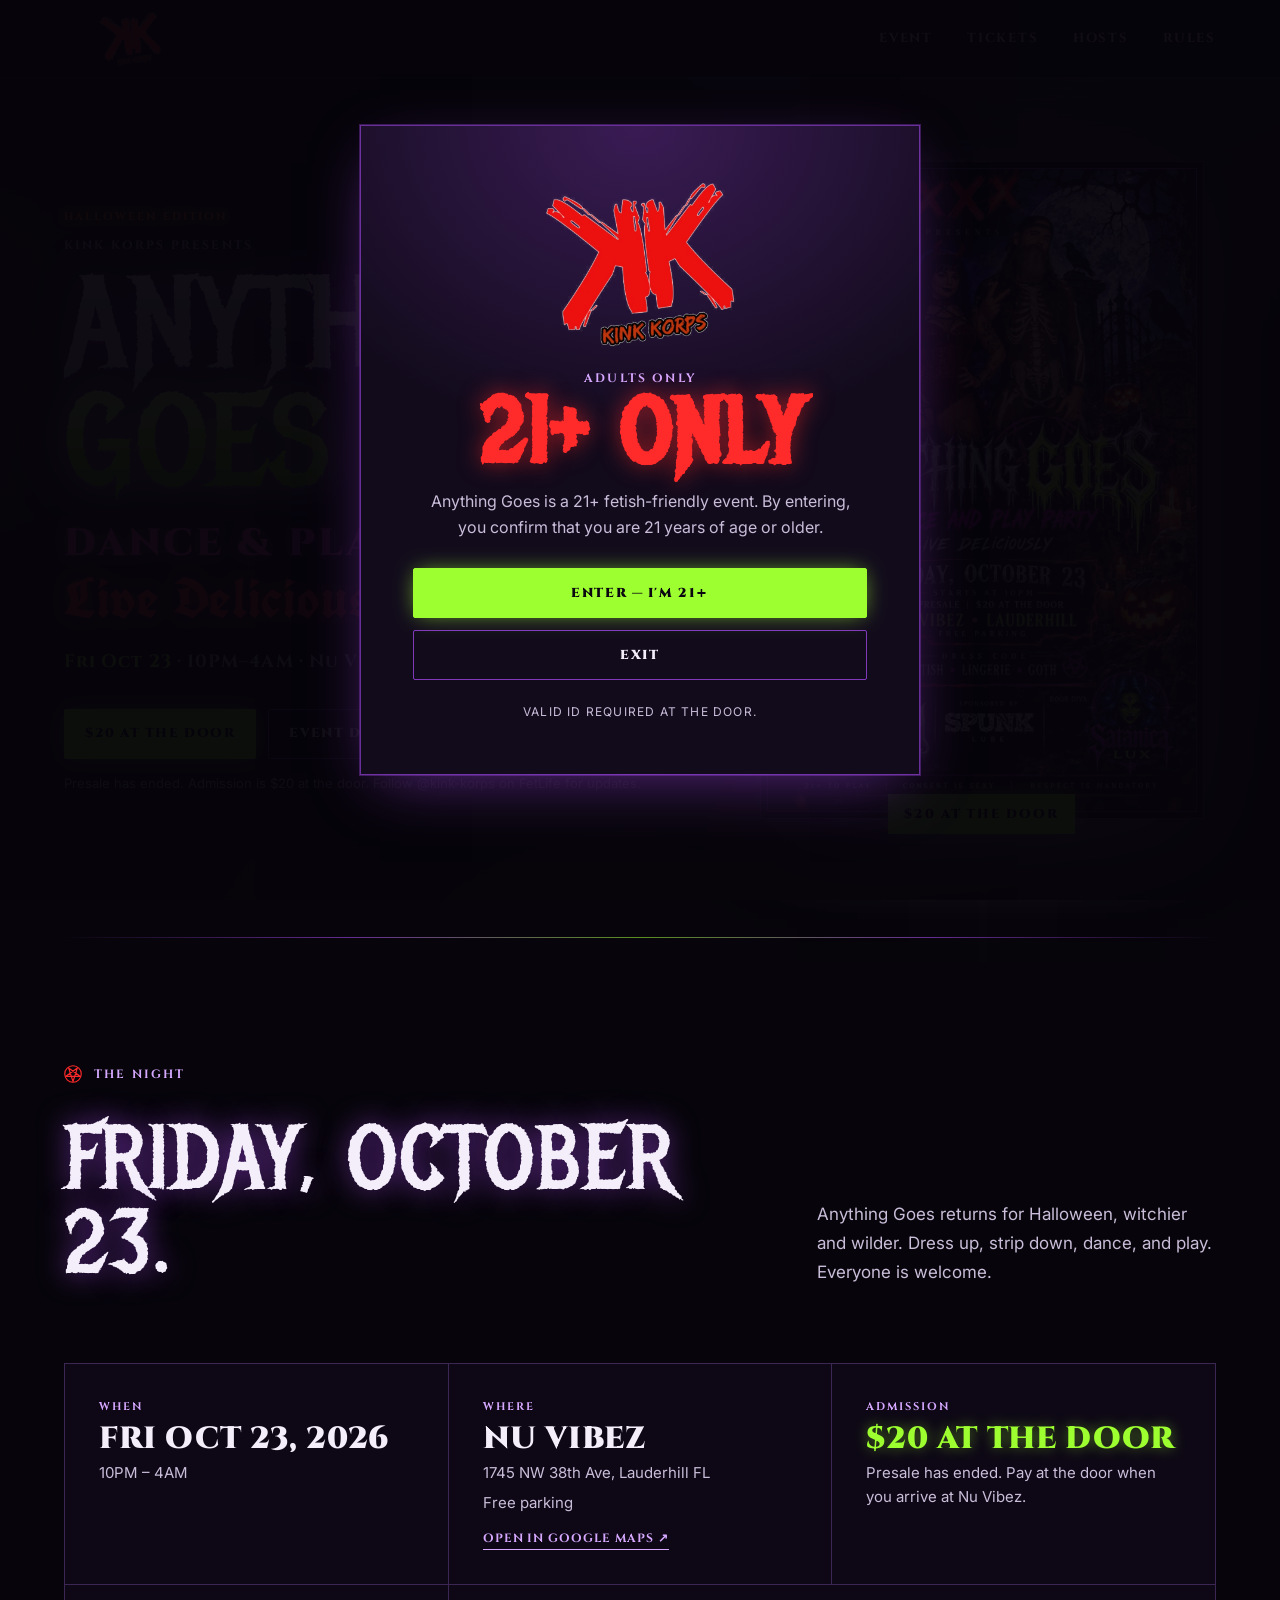
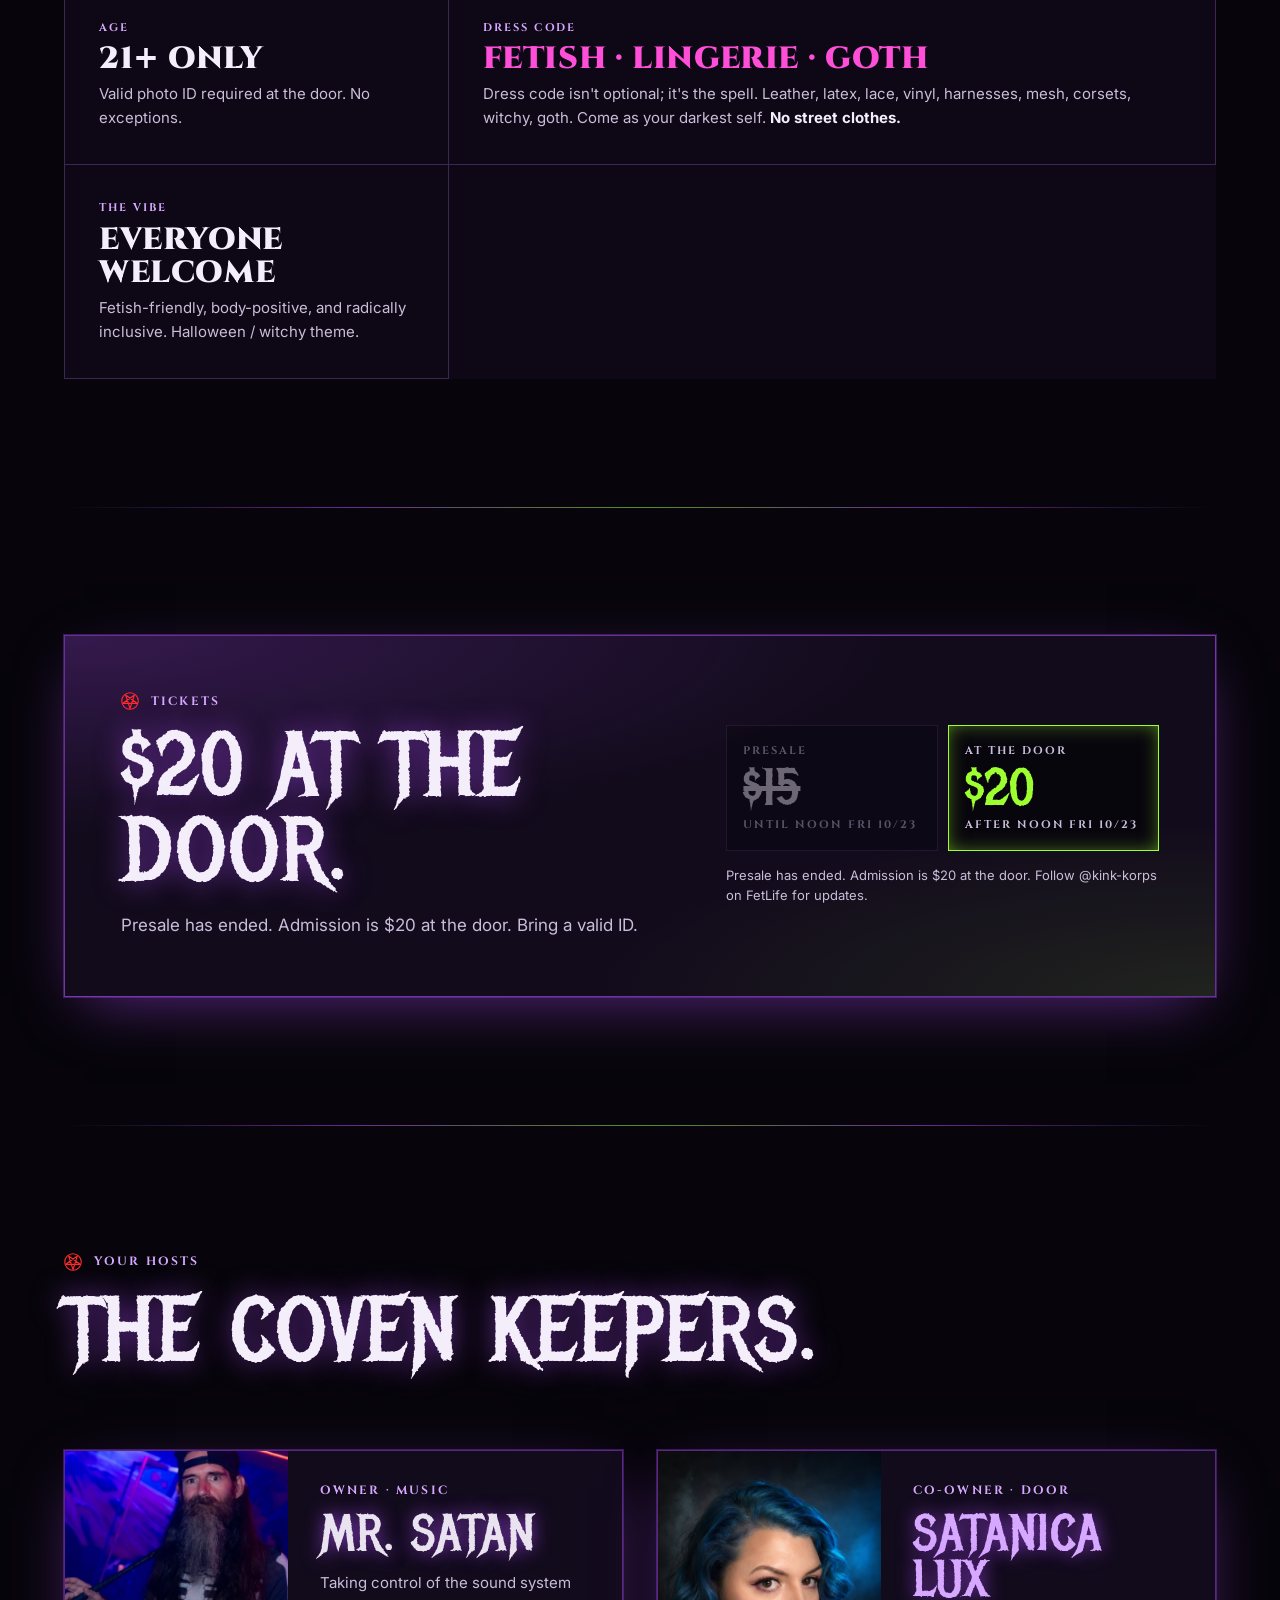
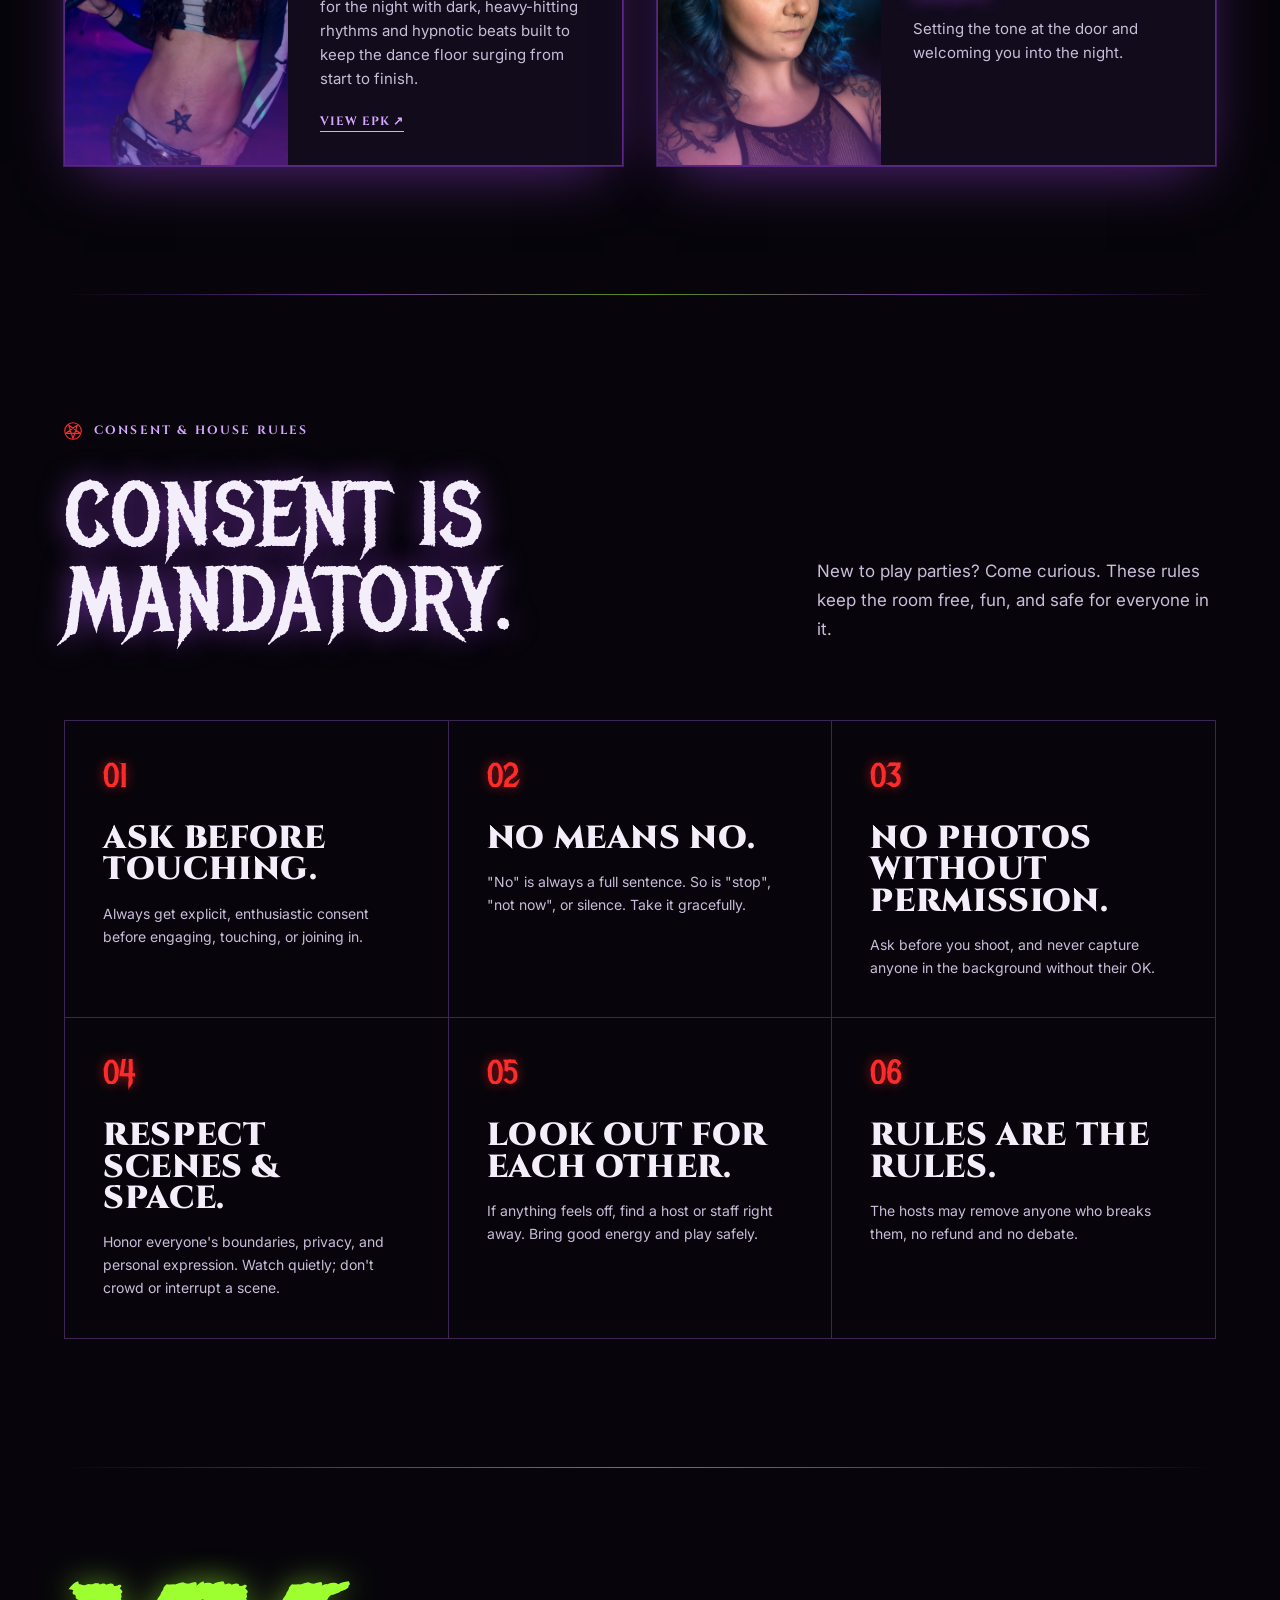
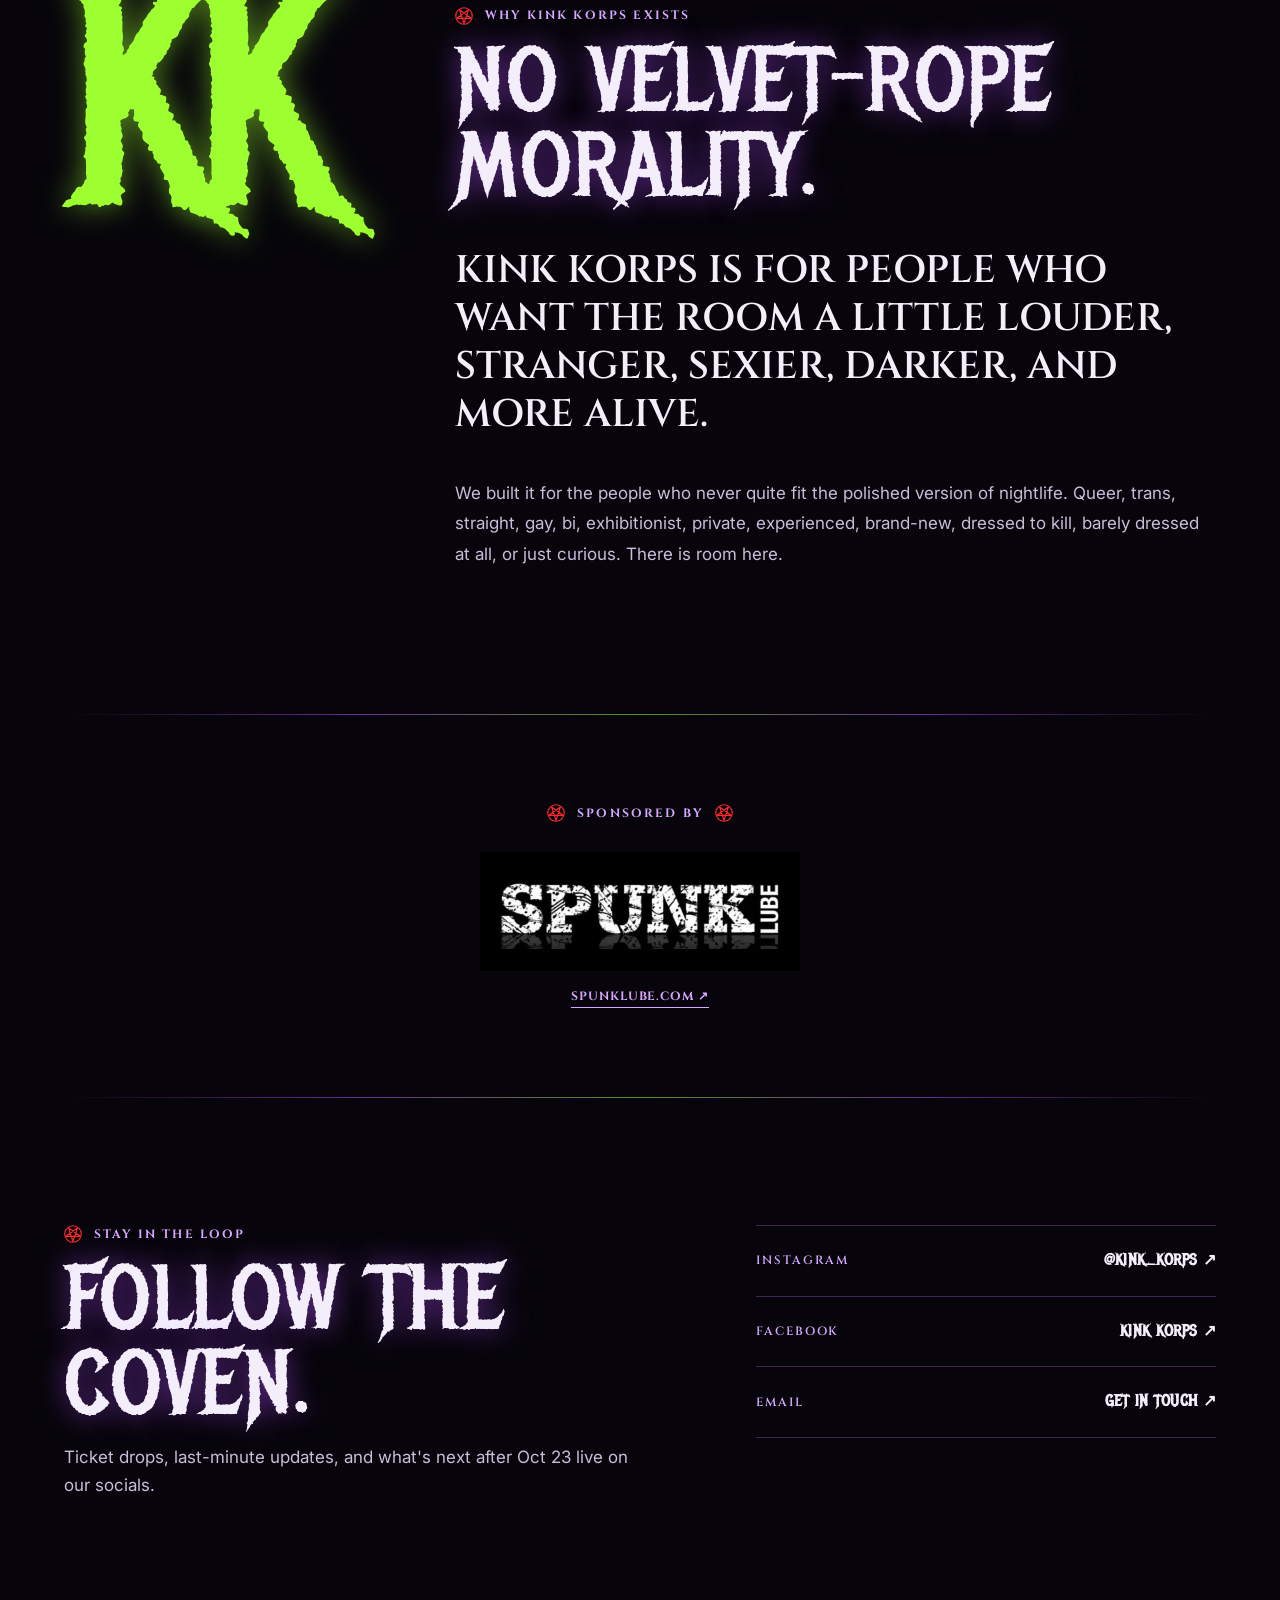
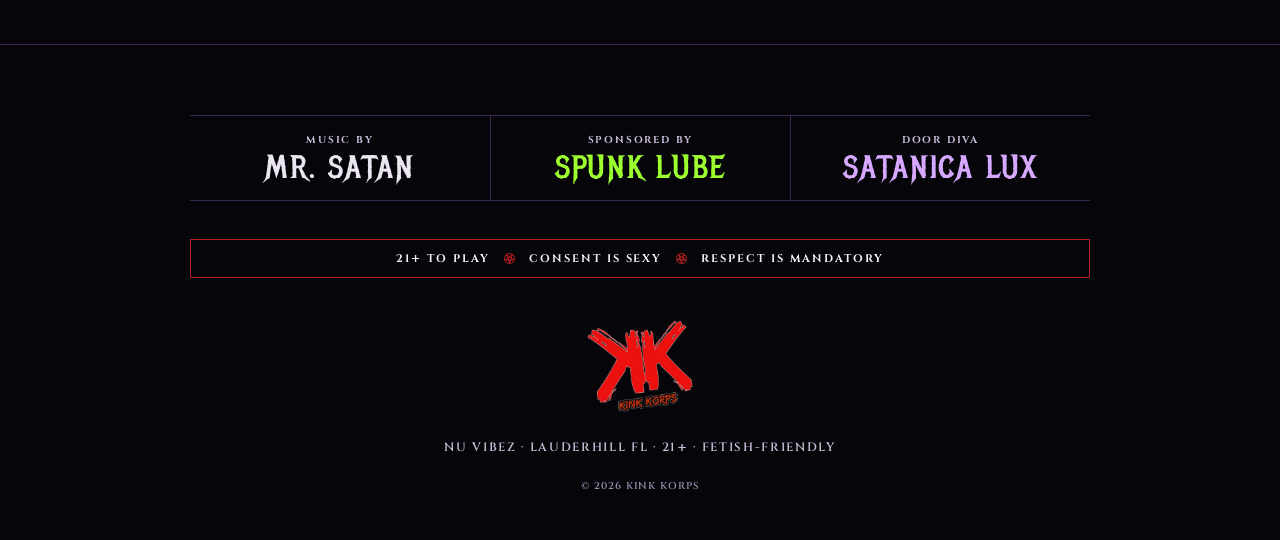
==== index.html @ 7cb55b83 "Oct 23 party skin from the flyers: Metal Mania/Cinzel/UnifrakturCook, purple-green-blood palette, fl" ====
<!doctype html>
<html lang="en">
<head>
  <meta charset="utf-8">
  <meta name="viewport" content="width=device-width, initial-scale=1">

  <title>Anything Goes Dance &amp; Play Party | Fri Oct 23 | Kink Korps</title>
  <meta
    name="description"
    content="Kink Korps presents Anything Goes, a Halloween dance &amp; play party. Fri Oct 23, 2026, 10PM–4AM at Nu Vibez, Lauderhill FL. 21+. $15 presale until noon Fri, $20 at the door. Live Deliciously."
  >
  <meta name="theme-color" content="#050505">

  <!-- TODO(domain): add <link rel="canonical"> + og:url once kinkkorps.com is wired (CNAME). -->
  <meta property="og:type" content="website">
  <meta property="og:site_name" content="Kink Korps">
  <meta property="og:title" content="Anything Goes Dance &amp; Play Party | Fri Oct 23">
  <meta property="og:description" content="Nu Vibez, Lauderhill · 10PM–4AM · 21+ · $15 presale until noon Fri 10/23, $20 at the door. Live Deliciously.">
  <!-- TODO(domain): social scrapers need an absolute image URL; switch to the final domain when it is live. -->
  <meta property="og:image" content="https://krystal929-afk.github.io/Kink-Korps/assets/kink-korps-logo.png">
  <meta name="twitter:card" content="summary_large_image">

  <link rel="icon" href="assets/kink-korps-logo.webp" type="image/webp">
  <link rel="stylesheet" href="theme.css">
  <link rel="stylesheet" href="styles.css">
  <link rel="stylesheet" href="extras.css">
  <link rel="stylesheet" href="oct23.css">
  <!-- Oct 23 "Anything Goes" party skin (event-only look, based on the flyers). Remove this block after the party. -->
  <link rel="preconnect" href="https://fonts.googleapis.com">
  <link rel="preconnect" href="https://fonts.gstatic.com" crossorigin>
  <link rel="stylesheet" href="https://fonts.googleapis.com/css2?family=Cinzel:wght@500;700;900&family=Metal+Mania&family=UnifrakturCook:wght@700&display=swap">
  <link rel="stylesheet" href="oct23-skin.css">

  <script>
    document.documentElement.classList.add("age-gate-loading");

    document.addEventListener("DOMContentLoaded", function () {
      const ageGate = document.getElementById("age-gate");
      const enterButton = document.getElementById("age-enter");
      const exitButton = document.getElementById("age-exit");
      const storageKey = "kinkKorpsAgeVerified";

      function lockPage() {
        document.body.classList.add("age-gate-open");
        ageGate.classList.remove("is-hidden");
      }

      function unlockPage() {
        ageGate.classList.add("is-hidden");
        document.body.classList.remove("age-gate-open");
        document.documentElement.classList.remove("age-gate-loading");
      }

      let verified = false;
      try {
        verified = sessionStorage.getItem(storageKey) === "true";
      } catch (error) {
        verified = false;
      }

      if (verified) unlockPage();
      else lockPage();

      enterButton.addEventListener("click", function () {
        try {
          sessionStorage.setItem(storageKey, "true");
        } catch (error) {
          // The gate still works if storage is unavailable.
        }
        unlockPage();
      });

      exitButton.addEventListener("click", function () {
        if (window.history.length > 1) window.history.back();
        else window.location.href = "about:blank";
      });
    });
  </script>
</head>

<body class="age-gate-open page-oct23">

  <div id="age-gate" class="age-gate" role="dialog" aria-modal="true"
       aria-labelledby="age-gate-title" aria-describedby="age-gate-description">
    <div class="age-gate-panel">
      <img class="age-gate-logo" src="assets/kink-korps-logo.webp" alt="Kink Korps" width="664" height="580">
      <p class="kicker">ADULTS ONLY</p>
      <h2 id="age-gate-title">21+ ONLY</h2>
      <p id="age-gate-description">
        Anything Goes is a 21+ fetish-friendly event. By entering, you confirm
        that you are 21 years of age or older.
      </p>
      <div class="age-gate-actions">
        <button type="button" id="age-enter" class="button button-primary">ENTER — I'M 21+</button>
        <button type="button" id="age-exit" class="button button-ghost">EXIT</button>
      </div>
      <p class="microcopy">Valid ID required at the door.</p>
    </div>
  </div>

  <header class="site-header">
    <a class="brand" href="#top" aria-label="Kink Korps home">
      <img src="assets/kink-korps-logo.webp" alt="Kink Korps" width="664" height="580">
    </a>
    <!-- Join + Vault (gallery.html) intentionally unlinked for the Oct 23 relaunch. -->
    <nav class="site-nav" aria-label="Primary navigation">
      <a href="#event">Event</a>
      <a href="#tickets">Tickets</a>
      <a href="#hosts">Hosts</a>
      <a href="#rules">Rules</a>
    </nav>
  </header>

  <main id="top">

    <!-- HERO -->
    <section class="hero">
      <div class="hero-copy">
        <p class="seasonal-kicker">HALLOWEEN EDITION</p>
        <p class="kicker">KINK KORPS PRESENTS</p>

        <h1>
          ANYTHING<br>
          <span>GOES</span>
        </h1>

        <p class="hero-sub">Dance &amp; Play Party</p>
        <p class="hero-tagline">Live Deliciously</p>

        <p class="hero-facts">
          <strong>Fri Oct 23</strong> · 10PM–4AM · Nu Vibez, Lauderhill · 21+
        </p>

        <div class="hero-actions">
          <a class="button button-primary js-buy" href="#tickets">
            <span class="js-buy-label">Pay $15 presale</span>
          </a>
          <a class="button button-ghost" href="#event">Event details</a>
        </div>
        <p class="hero-note js-ticket-note">$15 presale until NOON Fri 10/23 via Cash App, Venmo, PayPal or Zelle. $20 at the door after.</p>
      </div>

      <div class="hero-poster-wall" aria-label="Anything Goes, Friday October 23">
        <figure class="flyer-hero">
          <img src="assets/oct23/anything-goes-flyer-900.webp"
               srcset="assets/oct23/anything-goes-flyer-540.webp 540w, assets/oct23/anything-goes-flyer-900.webp 900w"
               sizes="(max-width: 700px) calc(100vw - 40px), 430px"
               width="900" height="1350" fetchpriority="high"
               alt="Anything Goes flyer: Satanica Lux in a red devil costume with a pitchfork and Mr. Satan in a skeleton suit, standing in a purple moonlit graveyard with jack-o'-lanterns and candles. Kink Korps presents Anything Goes, dance and play party, Live Deliciously. Friday, October 23, starts at 10PM. $15 presale, $20 at the door. Nu Vibez, Lauderhill, free parking. Dress code: fetish, lingerie, goth. Music by Mr. Satan, sponsored by Spunk Lube, door diva Satanica Lux. 21+ to play, consent is sexy, respect is mandatory.">
          <figcaption class="poster-price js-price-poster">$15 PRESALE · $20 DOOR</figcaption>
        </figure>
      </div>
    </section>

    <!-- EVENT DETAILS -->
    <section id="event" class="section event-section">
      <div class="section-heading">
        <p class="kicker">THE NIGHT</p>
        <h2>Friday, October 23.</h2>
        <p>
          Anything Goes returns for Halloween, witchier and wilder. Dress up,
          strip down, dance, and play. Everyone is welcome.
        </p>
      </div>

      <div class="details-grid">
        <article class="detail">
          <span class="detail-label">When</span>
          <strong>Fri Oct 23, 2026</strong>
          <p>10PM – 4AM</p>
        </article>

        <article class="detail">
          <span class="detail-label">Where</span>
          <strong>Nu Vibez</strong>
          <p>1745 NW 38th Ave, Lauderhill FL</p>
          <p>Free parking</p>
          <a class="text-link" href="https://www.google.com/maps/search/?api=1&amp;query=Nu%20Vibez%2C%201745%20NW%2038th%20Ave%2C%20Lauderhill%2C%20FL"
             target="_blank" rel="noopener noreferrer">Open in Google Maps ↗</a>
        </article>

        <article class="detail detail-price">
          <span class="detail-label">Admission</span>
          <strong class="js-price-headline">$15 presale</strong>
          <p class="js-price-detail">Presale ends at NOON Fri 10/23. $20 at the door after that.</p>
        </article>

        <article class="detail">
          <span class="detail-label">Age</span>
          <strong>21+ only</strong>
          <p>Valid photo ID required at the door. No exceptions.</p>
        </article>

        <article class="detail detail-wide">
          <span class="detail-label">Dress code</span>
          <strong>Fetish · Lingerie · Goth</strong>
          <p>
            Dress code isn't optional; it's the spell. Leather, latex, lace, vinyl,
            harnesses, mesh, corsets, witchy, goth. Come as your darkest self.
            <b>No street clothes.</b>
          </p>
        </article>

        <article class="detail">
          <span class="detail-label">The vibe</span>
          <strong>Everyone welcome</strong>
          <p>Fetish-friendly, body-positive, and radically inclusive. Halloween / witchy theme.</p>
        </article>
      </div>
    </section>

    <!-- TICKETS -->
    <section id="tickets" class="section tickets-section">
      <article class="ticket-panel">
        <div class="ticket-copy">
          <p class="kicker">TICKETS</p>
          <h2 class="js-ticket-title">Presale $15.</h2>
          <p class="js-ticket-body">
            Presale is $15 until <strong>NOON Friday, October 23</strong>. After that,
            admission is $20 at the door.
          </p>
        </div>
        <div class="ticket-action">
          <div class="price-stack" aria-label="Ticket prices">
            <div class="price js-price-pre"><span>Presale</span><strong>$15</strong><em>until noon Fri 10/23</em></div>
            <div class="price js-price-door"><span>At the door</span><strong>$20</strong><em>after noon Fri 10/23</em></div>
          </div>
          <!-- PRESALE PAYMENT OPTIONS — edit handles/links here. Hidden automatically after noon ET Fri 10/23. -->
          <div class="pay-block js-pay-block" aria-labelledby="pay-title">
            <h3 id="pay-title" class="pay-title">Pay $15 presale</h3>
            <div class="pay-options">
              <a class="pay-option" href="https://cash.app/$geo969/15" target="_blank" rel="noopener noreferrer">
                <span class="pay-name">Cash App</span><span class="pay-handle">$geo969</span>
              </a>
              <a class="pay-option" href="https://venmo.com/thesatans?txn=pay&amp;amount=15&amp;note=Kink%20Korps%20Oct%2023" target="_blank" rel="noopener noreferrer">
                <span class="pay-name">Venmo</span><span class="pay-handle">@thesatans</span>
              </a>
              <a class="pay-option" href="https://paypal.me/krystalalvarez544/15" target="_blank" rel="noopener noreferrer">
                <span class="pay-name">PayPal</span><span class="pay-handle">@krystalalvarez544</span>
              </a>
              <button type="button" class="pay-option pay-copy js-copy" data-copy="832-387-3426" aria-describedby="zelle-status">
                <span class="pay-name">Zelle</span><span class="pay-handle">832-387-3426</span>
                <span class="pay-copy-hint js-copy-hint">Tap to copy</span>
              </button>
            </div>
            <p id="zelle-status" class="sr-only js-copy-status" role="status" aria-live="polite"></p>
            <!-- ASSUMPTION (from the August flow) — Krystal to confirm: -->
            <p class="pay-instructions"><strong>Put your name and email in the payment note.</strong> Your ticket is emailed to you.</p>
          </div>
          <p class="ticket-note js-ticket-note">Presale ends NOON Fri 10/23. $20 at the door after that. Updates: follow @kink-korps on FetLife.</p>
        </div>
      </article>
    </section>

    <!-- HOSTS -->
    <section id="hosts" class="section hosts-section">
      <div class="section-heading compact">
        <p class="kicker">YOUR HOSTS</p>
        <h2>The coven keepers.</h2>
      </div>

      <div class="hosts-grid">
        <article class="host-card">
          <figure><img src="assets/mr-satan.jpg" alt="Mr. Satan"></figure>
          <div class="host-copy">
            <p class="kicker">OWNER · MUSIC</p>
            <h3>Mr. Satan</h3>
            <p>
              Taking control of the sound system for the night with dark,
              heavy-hitting rhythms and hypnotic beats built to keep the dance
              floor surging from start to finish.
            </p>
            <a class="text-link" href="https://krystal929-afk.github.io/Mr.Satan-EPK/" target="_blank" rel="noopener noreferrer">View EPK ↗</a>
          </div>
        </article>

        <article class="host-card">
          <figure><img src="assets/satanica-lux.jpg" alt="Satanica Lux"></figure>
          <div class="host-copy">
            <p class="kicker">CO-OWNER · DOOR</p>
            <h3>Satanica Lux</h3>
            <p>
              Setting the tone at the door and welcoming you into the night.
            </p>
          </div>
        </article>
      </div>
    </section>

    <!-- CONSENT + HOUSE RULES -->
    <section id="rules" class="section rules-section">
      <div class="section-heading">
        <p class="kicker">CONSENT &amp; HOUSE RULES</p>
        <h2>Consent is mandatory.</h2>
        <p>
          New to play parties? Come curious. These rules keep the room free,
          fun, and safe for everyone in it.
        </p>
      </div>

      <div class="rules-grid">
        <article>
          <span class="rule-number">01</span>
          <h3>Ask before touching.</h3>
          <p>Always get explicit, enthusiastic consent before engaging, touching, or joining in.</p>
        </article>
        <article>
          <span class="rule-number">02</span>
          <h3>No means no.</h3>
          <p>"No" is always a full sentence. So is "stop", "not now", or silence. Take it gracefully.</p>
        </article>
        <article>
          <span class="rule-number">03</span>
          <h3>No photos without permission.</h3>
          <p>Ask before you shoot, and never capture anyone in the background without their OK.</p>
        </article>
        <article>
          <span class="rule-number">04</span>
          <h3>Respect scenes &amp; space.</h3>
          <p>Honor everyone's boundaries, privacy, and personal expression. Watch quietly; don't crowd or interrupt a scene.</p>
        </article>
        <article>
          <span class="rule-number">05</span>
          <h3>Look out for each other.</h3>
          <p>If anything feels off, find a host or staff right away. Bring good energy and play safely.</p>
        </article>
        <article>
          <span class="rule-number">06</span>
          <h3>Rules are the rules.</h3>
          <p>The hosts may remove anyone who breaks them, no refund and no debate.</p>
        </article>
      </div>
    </section>

    <!-- ABOUT -->
    <section id="about" class="section manifesto-section">
      <div class="manifesto-mark">KK</div>
      <div class="manifesto-copy">
        <p class="kicker">WHY KINK KORPS EXISTS</p>
        <h2>No velvet-rope morality.</h2>
        <p class="manifesto-lede">
          Kink Korps is for people who want the room a little louder, stranger,
          sexier, darker, and more alive.
        </p>
        <p>
          We built it for the people who never quite fit the polished version of
          nightlife. Queer, trans, straight, gay, bi, exhibitionist, private,
          experienced, brand-new, dressed to kill, barely dressed at all, or just
          curious. There is room here.
        </p>
      </div>
    </section>

    <!-- SPONSOR -->
    <section class="section sponsor-section" aria-label="Sponsor">
      <p class="kicker">SPONSORED BY</p>
      <a class="sponsor-logo" href="https://spunklube.com" target="_blank" rel="noopener noreferrer">
        <img src="assets/spunk-lube-logo.webp" alt="Spunk Lube" width="600" height="224">
      </a>
      <a class="text-link" href="https://spunklube.com" target="_blank" rel="noopener noreferrer">spunklube.com ↗</a>
    </section>

    <!-- CONTACT -->
    <section id="contact" class="section contact-section">
      <div class="contact-copy">
        <p class="kicker">STAY IN THE LOOP</p>
        <h2>Follow the coven.</h2>
        <p>Ticket drops, last-minute updates, and what's next after Oct 23 live on our socials.</p>
      </div>
      <div class="contact-links">
        <a href="https://www.instagram.com/kink_korps" target="_blank" rel="noopener noreferrer">
          <span>Instagram</span><strong>@kink_korps ↗</strong>
        </a>
        <a href="https://www.facebook.com/share/1GfdckdrfF/" target="_blank" rel="noopener noreferrer">
          <span>Facebook</span><strong>Kink Korps ↗</strong>
        </a>
        <a href="mailto:mrsatanplaysgoodmusic@gmail.com">
          <span>Email</span><strong>Get in touch ↗</strong>
        </a>
      </div>
    </section>

  </main>

  <footer class="site-footer">
    <div class="flyer-credits" aria-label="Party credits">
      <p><span>Music by</span><strong>Mr. Satan</strong></p>
      <p><span>Sponsored by</span><strong>Spunk Lube</strong></p>
      <p><span>Door diva</span><strong>Satanica Lux</strong></p>
    </div>
    <p class="flyer-strip">21+ to play <i class="pent" aria-hidden="true"></i> Consent is sexy <i class="pent" aria-hidden="true"></i> Respect is mandatory</p>
    <img src="assets/kink-korps-logo.webp" alt="Kink Korps" width="664" height="580">
    <p>Nu Vibez · Lauderhill FL · 21+ · Fetish-Friendly</p>
    <p class="footer-small">© 2026 Kink Korps</p>
  </footer>

  <!-- Sticky mobile ticket bar -->
  <div class="sticky-buy" aria-label="Tickets">
    <a class="sticky-buy-link js-buy" href="#tickets">
      <strong class="js-sticky-label">Buy presale $15</strong>
      <span class="js-sticky-sub">Cash App · Venmo · PayPal · Zelle · until noon Fri 10/23</span>
    </a>
  </div>

  <script>
    (function () {
      /* Ticket config. Payment options live in the #tickets markup above. */
      const FETLIFE_HANDLE = "@kink-korps";
      const PRESALE_ENDS = Date.parse("2026-10-23T12:00:00-04:00"); // noon ET Fri 10/23
      const MAPS_URL = "https://www.google.com/maps/search/?api=1&query=Nu%20Vibez%2C%201745%20NW%2038th%20Ave%2C%20Lauderhill%2C%20FL";

      const doorOnly = Date.now() >= PRESALE_ENDS;
      document.body.dataset.ticketState = doorOnly ? "door" : "presale";

      const set = (sel, text) => document.querySelectorAll(sel).forEach((el) => { el.textContent = text; });

      if (doorOnly) {
        document.querySelectorAll(".js-pay-block").forEach((el) => { el.hidden = true; });
        document.querySelectorAll(".js-buy").forEach((a) => {
          a.href = MAPS_URL;
          a.target = "_blank";
          a.rel = "noopener noreferrer";
        });
        set(".js-buy-label", "$20 at the door");
        set(".js-sticky-label", "$20 at the door");
        set(".js-sticky-sub", "Presale ended · Nu Vibez, Lauderhill · Directions");
        set(".js-ticket-note", "Presale has ended. Admission is $20 at the door. Follow " + FETLIFE_HANDLE + " on FetLife for updates.");
        set(".js-price-headline", "$20 at the door");
        set(".js-price-detail", "Presale has ended. Pay at the door when you arrive at Nu Vibez.");
        set(".js-price-poster", "$20 AT THE DOOR");
        set(".js-ticket-title", "$20 at the door.");
        set(".js-ticket-body", "Presale has ended. Admission is $20 at the door. Bring a valid ID.");
      } else {
        set(".js-ticket-note", "Presale ends NOON Fri 10/23. $20 at the door after that. Updates: follow " + FETLIFE_HANDLE + " on FetLife.");
      }

      /* Zelle tap-to-copy */
      function copyText(text) {
        if (navigator.clipboard && window.isSecureContext) return navigator.clipboard.writeText(text);
        return new Promise((resolve, reject) => {
          const t = document.createElement("textarea");
          t.value = text;
          t.setAttribute("readonly", "");
          t.style.position = "fixed";
          t.style.opacity = "0";
          document.body.appendChild(t);
          t.select();
          try { document.execCommand("copy") ? resolve() : reject(new Error("copy failed")); }
          catch (e) { reject(e); }
          finally { document.body.removeChild(t); }
        });
      }
      document.querySelectorAll(".js-copy").forEach((btn) => {
        const hint = btn.querySelector(".js-copy-hint");
        const status = document.querySelector(".js-copy-status");
        btn.addEventListener("click", () => {
          const value = btn.dataset.copy;
          copyText(value).then(() => {
            hint.textContent = "Copied ✓";
            if (status) status.textContent = "Zelle number " + value + " copied.";
          }).catch(() => {
            hint.textContent = "Copy: " + value;
          }).finally(() => {
            setTimeout(() => { hint.textContent = "Tap to copy"; }, 2500);
          });
        });
      });
    })();
  </script>
</body>
</html>
---- theme.css ----
/* ==========================================================================
   Kink Korps THEME — the one place to swap the look.
   Every color and font the site uses comes from these variables.
   Art direction is still TBD: these are neutral placeholders
   (black + KK-logo red + one purple, existing brand typefaces).
   ========================================================================== */
@import url('https://fonts.googleapis.com/css2?family=Anton&family=Inter:wght@400;500;600;700;800&family=Oswald:wght@500;600;700&display=swap');

:root {
  /* ---- fonts ---- */
  --font-display: Anton, Impact, sans-serif;     /* big headlines */
  --font-label: Oswald, Arial Narrow, sans-serif;  /* kickers, buttons, nav */
  --font-body: Inter, Arial, sans-serif;         /* paragraphs */
  --font-accent: var(--font-display);            /* "Live Deliciously" tagline */

  /* ---- core colors ---- */
  --bg: #050505;
  --bg-soft: #0b0b0c;
  --panel: #101012;
  --text: #f5f1ea;
  --muted: #b7b0a7;
  --line: #29272b;

  --accent: #e3121c;      /* primary accent (KK logo red) */
  --accent-2: #8b2cff;    /* secondary accent (purple) */
  --on-accent: #ffffff;   /* text on accent buttons */
  --kicker: #c6a2ff;      /* small uppercase labels */

  /* ---- shape ---- */
  --card-shadow: 8px 8px 0 color-mix(in srgb, var(--accent) 25%, transparent);
  --button-shadow: 4px 4px 0 var(--accent-2);

  /* ---- layout ---- */
  --max: 1280px;
  --pad: clamp(20px, 5vw, 72px);

  /* ---- legacy names used by styles.css / extras.css (map to tokens above) ---- */
  --pink: var(--accent);
  --red: var(--accent);
  --green: var(--accent);
  --purple: var(--accent-2);
  --paper: color-mix(in srgb, var(--accent-2) 30%, var(--bg));
}
---- styles.css ----
* {
  box-sizing: border-box;
}

html {
  scroll-behavior: smooth;
  background: var(--bg);
}

body {
  margin: 0;
  color: var(--text);
  background:
    radial-gradient(circle at 12% 15%, color-mix(in srgb, var(--accent-2) 12%, transparent), transparent 28rem),
    radial-gradient(circle at 92% 28%, color-mix(in srgb, var(--accent) 9%, transparent), transparent 30rem),
    var(--bg);
  font-family: var(--font-body);
  font-size: 16px;
  line-height: 1.6;
  overflow-x: hidden;
}

body::before {
  content: "";
  position: fixed;
  inset: 0;
  z-index: 999;
  pointer-events: none;
  opacity: 0.035;
  background-image:
    repeating-radial-gradient(circle at 0 0, transparent 0, #fff 1px, transparent 2px, transparent 5px);
  background-size: 7px 7px;
  mix-blend-mode: screen;
}

img {
  display: block;
  max-width: 100%;
}

a {
  color: inherit;
}

button,
a {
  -webkit-tap-highlight-color: transparent;
}

::selection {
  color: #050505;
  background: var(--green);
}

section[id] {
  scroll-margin-top: 120px;
}

.age-gate-loading body,
body.age-gate-open {
  overflow: hidden;
}

.age-gate {
  position: fixed;
  inset: 0;
  z-index: 2000;
  display: flex;
  overflow-y: auto;
  -webkit-overflow-scrolling: touch;
  padding: 20px;
  background: rgba(0, 0, 0, 0.96);
}

.age-gate.is-hidden {
  display: none;
}

.age-gate-panel {
  width: min(560px, 100%);
  margin: auto;
  padding: clamp(28px, 7vw, 52px);
  text-align: center;
  background: #080808;
  border: 1px solid #333036;
  box-shadow: 10px 10px 0 var(--pink);
}

.age-gate-logo {
  width: min(240px, 70%, 22vh);
  margin: 0 auto 20px;
}

.age-gate h2 {
  margin: 4px 0 12px;
  font-family: var(--font-display);
  font-size: clamp(54px, 14vw, 92px);
  line-height: 0.95;
  letter-spacing: 0.01em;
}

.age-gate p {
  margin: 0 auto;
  max-width: 430px;
  color: var(--muted);
}

.age-gate-actions {
  display: grid;
  gap: 12px;
  margin-top: 28px;
}

.microcopy {
  margin-top: 22px !important;
  font-size: 12px;
  text-transform: uppercase;
  letter-spacing: 0.1em;
}

.site-header {
  position: sticky;
  top: 0;
  z-index: 100;
  display: flex;
  align-items: center;
  justify-content: space-between;
  gap: 30px;
  min-height: 78px;
  padding: 10px var(--pad);
  background: rgba(5, 5, 5, 0.95);
  border-bottom: 1px solid var(--line);
  backdrop-filter: blur(12px);
}

.brand {
  flex: 0 0 auto;
}

.brand img {
  width: 132px;
  max-height: 56px;
  object-fit: contain;
}

.site-nav {
  display: flex;
  align-items: center;
  justify-content: flex-end;
  gap: clamp(16px, 3vw, 34px);
  min-width: 0;
  font-family: var(--font-label);
  font-size: 13px;
  font-weight: 700;
  letter-spacing: 0.08em;
  text-transform: uppercase;
}

.site-nav a {
  position: relative;
  flex: 0 0 auto;
  text-decoration: none;
}

.site-nav a::after {
  content: "";
  position: absolute;
  left: 0;
  right: 100%;
  bottom: -6px;
  height: 2px;
  background: var(--pink);
  transition: right 160ms ease;
}

.site-nav a:hover::after,
.site-nav a:focus-visible::after {
  right: 0;
}

main {
  overflow: hidden;
}

.hero {
  position: relative;
  display: grid;
  grid-template-columns: minmax(0, 0.95fr) minmax(340px, 0.75fr);
  gap: clamp(40px, 7vw, 100px);
  align-items: center;
  min-height: 720px;
  max-width: var(--max);
  margin: 0 auto;
  padding: clamp(70px, 10vw, 130px) var(--pad);
}

.hero::before {
  content: "KINK KORPS KINK KORPS KINK KORPS";
  position: absolute;
  left: -5vw;
  bottom: 5%;
  z-index: -1;
  color: rgba(255, 255, 255, 0.018);
  font-family: var(--font-display);
  font-size: clamp(100px, 18vw, 290px);
  line-height: 0.75;
  white-space: nowrap;
  transform: rotate(-4deg);
}

.hero-copy {
  position: relative;
  z-index: 2;
}

.kicker {
  margin: 0 0 14px;
  color: var(--green);
  font-family: var(--font-label);
  font-size: 12px;
  font-weight: 700;
  letter-spacing: 0.15em;
  line-height: 1.2;
  text-transform: uppercase;
}

.hero h1 {
  margin: 0;
  font-family: var(--font-display);
  font-size: clamp(92px, 13vw, 188px);
  font-weight: 400;
  letter-spacing: -0.035em;
  line-height: 0.73;
  text-transform: uppercase;
}

.hero h1 span {
  color: var(--pink);
  text-shadow: 5px 4px 0 color-mix(in srgb, var(--accent-2) 72%, transparent);
}

.hero-statement {
  max-width: 720px;
  margin: 42px 0 18px;
  font-family: var(--font-label);
  font-size: clamp(26px, 3.2vw, 44px);
  font-weight: 700;
  line-height: 1.04;
  text-transform: uppercase;
}

.hero-body {
  max-width: 680px;
  margin: 0;
  color: var(--muted);
  font-size: clamp(16px, 1.5vw, 19px);
  line-height: 1.7;
}

.hero-actions {
  display: flex;
  flex-wrap: wrap;
  gap: 12px;
  margin-top: 32px;
}

.button {
  display: inline-flex;
  align-items: center;
  justify-content: center;
  min-height: 50px;
  padding: 13px 20px;
  border: 1px solid transparent;
  font-family: var(--font-label);
  font-size: 13px;
  font-weight: 700;
  letter-spacing: 0.08em;
  line-height: 1;
  text-align: center;
  text-decoration: none;
  text-transform: uppercase;
  cursor: pointer;
}

.button-primary {
  color: #050505;
  background: var(--green);
  border-color: var(--green);
  box-shadow: 5px 5px 0 var(--purple);
}

.button-primary:hover,
.button-primary:focus-visible {
  color: #fff;
  background: var(--pink);
  border-color: var(--pink);
}

.button-ghost {
  color: var(--text);
  background: transparent;
  border-color: #514c55;
}

.button-ghost:hover,
.button-ghost:focus-visible {
  color: var(--green);
  border-color: var(--green);
}

.hero-poster-wall {
  position: relative;
  min-height: 590px;
}

.poster {
  position: absolute;
  overflow: visible;
}

.poster-main {
  top: 0;
  right: 4%;
  width: min(430px, 88%);
  transform: rotate(3deg);
  filter: drop-shadow(18px 20px 0 rgba(0, 0, 0, 0.66));
}

.poster-main::before {
  content: "";
  position: absolute;
  inset: -9px 7px 10px -9px;
  z-index: -1;
  background: var(--paper);
  transform: rotate(-1deg);
}

.brand-poster {
  min-height: 540px;
  padding: clamp(28px, 4vw, 44px);
  color: var(--text);
  background:
    linear-gradient(145deg, color-mix(in srgb, var(--accent-2) 16%, transparent), transparent 38%),
    linear-gradient(15deg, color-mix(in srgb, var(--accent) 12%, transparent), transparent 44%),
    #09090a;
  border: 1px solid #4f4a53;
}

.brand-poster::after {
  content: "";
  position: absolute;
  inset: 12px;
  pointer-events: none;
  border: 1px dashed color-mix(in srgb, var(--accent) 35%, transparent);
}

.brand-poster-logo {
  width: min(180px, 58%) !important;
  margin: 0 0 54px;
  border: 0 !important;
}

.brand-poster-label,
.brand-poster-year {
  position: relative;
  z-index: 1;
  margin: 0;
  font-family: var(--font-label);
  font-weight: 700;
  letter-spacing: 0.12em;
  text-transform: uppercase;
}

.brand-poster-label {
  color: var(--green);
  font-size: 12px;
}

.brand-poster h2 {
  position: relative;
  z-index: 1;
  margin: 10px 0 24px;
  color: var(--pink);
  font-family: var(--font-display);
  font-size: clamp(62px, 7.3vw, 104px);
  font-weight: 400;
  letter-spacing: -0.03em;
  line-height: 0.78;
  text-transform: uppercase;
  text-shadow: 4px 4px 0 color-mix(in srgb, var(--accent-2) 68%, transparent);
}

.brand-poster-date {
  position: relative;
  z-index: 1;
  margin: 0;
  color: var(--text);
  font-family: var(--font-display);
  font-size: clamp(72px, 9vw, 126px);
  line-height: 0.82;
  text-transform: uppercase;
}

.brand-poster-year {
  margin-top: 16px;
  color: var(--muted);
  font-size: 11px;
}

.poster-note {
  position: absolute;
  z-index: 4;
  padding: 10px 14px;
  font-family: var(--font-label);
  font-size: 13px;
  font-weight: 700;
  letter-spacing: 0.09em;
  text-transform: uppercase;
  box-shadow: 7px 7px 0 rgba(0, 0, 0, 0.5);
}

.poster-note-one {
  left: 0;
  top: 14%;
  color: #050505;
  background: var(--pink);
  transform: rotate(-8deg);
}

.poster-note-two {
  left: 4%;
  bottom: 14%;
  color: #050505;
  background: var(--green);
  transform: rotate(6deg);
}

.section {
  max-width: var(--max);
  margin: 0 auto;
  padding: clamp(80px, 10vw, 140px) var(--pad);
}

.section-heading {
  display: grid;
  grid-template-columns: minmax(0, 1.2fr) minmax(260px, 0.7fr);
  gap: 24px 70px;
  align-items: end;
  margin-bottom: clamp(42px, 7vw, 76px);
}

.section-heading .kicker {
  grid-column: 1 / -1;
  margin-bottom: -4px;
}

.section-heading h2,
.manifesto-copy h2,
.contact-copy h2 {
  margin: 0;
  font-family: var(--font-display);
  font-size: clamp(56px, 8vw, 116px);
  font-weight: 400;
  letter-spacing: -0.025em;
  line-height: 0.88;
  text-transform: uppercase;
}

.section-heading > p:last-child {
  margin: 0;
  color: var(--muted);
  font-size: 17px;
  line-height: 1.7;
}

.section-heading.compact {
  display: block;
  max-width: 900px;
}

.section-heading.compact h2 {
  max-width: 840px;
}

.parties-section {
  position: relative;
}

.parties-section::before {
  content: "";
  position: absolute;
  top: 0;
  left: 50%;
  width: 100vw;
  height: 1px;
  background: linear-gradient(90deg, transparent, var(--pink), var(--purple), transparent);
  transform: translateX(-50%);
}

.event-card {
  display: grid;
  grid-template-columns: minmax(280px, 0.76fr) minmax(0, 1.24fr);
  gap: clamp(30px, 6vw, 80px);
  align-items: center;
}

.event-card-featured {
  padding: clamp(24px, 5vw, 52px);
  background:
    linear-gradient(120deg, color-mix(in srgb, var(--accent-2) 9%, transparent), transparent 42%),
    var(--panel);
  border: 1px solid var(--line);
  box-shadow: 12px 12px 0 color-mix(in srgb, var(--accent) 12%, transparent);
}

.event-art {
  position: relative;
}

.event-art::before {
  content: "";
  position: absolute;
  inset: -8px 8px 8px -8px;
  z-index: 0;
  background: var(--paper);
  transform: rotate(-2deg);
}

.event-art img {
  position: relative;
  z-index: 1;
  width: 100%;
  aspect-ratio: 4 / 5;
  object-fit: cover;
  transform: rotate(1.2deg);
  border: 1px solid #4b474d;
}

.event-copy h3,
.next-slot h3,
.rules-grid h3 {
  margin: 0;
  font-family: var(--font-display);
  font-weight: 400;
  text-transform: uppercase;
}

.event-copy h3 {
  color: var(--pink);
  font-size: clamp(64px, 9vw, 132px);
  letter-spacing: -0.03em;
  line-height: 0.82;
  text-shadow: 4px 4px 0 color-mix(in srgb, var(--accent-2) 58%, transparent);
}

.event-lede {
  max-width: 720px;
  margin: 28px 0;
  color: var(--text);
  font-size: clamp(17px, 1.7vw, 21px);
  line-height: 1.65;
}

.event-status {
  display: inline-grid;
  gap: 3px;
  max-width: 100%;
  margin: 6px 0 26px;
  padding: 14px 18px;
  color: #050505;
  background: var(--green);
  transform: rotate(-1deg);
}

.event-status span {
  font-family: var(--font-label);
  font-size: 10px;
  font-weight: 700;
  letter-spacing: 0.13em;
  text-transform: uppercase;
}

.event-status strong {
  font-family: var(--font-display);
  font-size: clamp(22px, 3.1vw, 34px);
  line-height: 1;
}

.event-tags {
  display: flex;
  flex-wrap: wrap;
  gap: 8px;
  margin-bottom: 22px;
}

.event-tags span {
  padding: 7px 10px;
  color: var(--muted);
  background: #080809;
  border: 1px solid #363238;
  font-family: var(--font-label);
  font-size: 11px;
  font-weight: 600;
  letter-spacing: 0.08em;
  text-transform: uppercase;
}

.event-update-note {
  margin: 0 0 14px;
  color: var(--muted);
  font-size: 14px;
}

.text-link {
  display: inline-block;
  color: var(--green);
  font-family: var(--font-label);
  font-size: 12px;
  font-weight: 700;
  letter-spacing: 0.08em;
  text-decoration: none;
  text-transform: uppercase;
  border-bottom: 1px solid currentColor;
}

.text-link:hover,
.text-link:focus-visible {
  color: var(--pink);
}

.next-slot {
  position: relative;
  margin-top: 28px;
  padding: clamp(28px, 5vw, 48px);
  border: 1px dashed #4a454c;
  background: rgba(255, 255, 255, 0.015);
}

.next-slot::after {
  content: "+";
  position: absolute;
  right: 24px;
  top: 50%;
  color: color-mix(in srgb, var(--accent) 12%, transparent);
  font-family: var(--font-display);
  font-size: clamp(100px, 18vw, 210px);
  line-height: 1;
  transform: translateY(-50%) rotate(7deg);
}

.next-slot h3 {
  position: relative;
  z-index: 1;
  max-width: 760px;
  font-size: clamp(36px, 5vw, 66px);
  line-height: 0.95;
}

.next-slot p:last-child {
  position: relative;
  z-index: 1;
  max-width: 720px;
  margin-bottom: 0;
  color: var(--muted);
}

.manifesto-section {
  display: grid;
  grid-template-columns: minmax(220px, 0.55fr) minmax(0, 1.45fr);
  gap: clamp(40px, 8vw, 110px);
  align-items: start;
}

.manifesto-mark {
  position: sticky;
  top: 120px;
  color: var(--pink);
  font-family: var(--font-display);
  font-size: clamp(160px, 24vw, 330px);
  letter-spacing: -0.08em;
  line-height: 0.7;
  text-shadow: 8px 8px 0 color-mix(in srgb, var(--accent-2) 62%, transparent);
  transform: rotate(-4deg);
}

.manifesto-copy {
  padding-top: 12px;
}

.manifesto-copy h2 {
  max-width: 820px;
  margin-bottom: 36px;
}

.manifesto-copy > p:not(.kicker) {
  max-width: 800px;
  color: var(--muted);
  font-size: 17px;
  line-height: 1.8;
}

.manifesto-copy .manifesto-lede {
  color: var(--text) !important;
  font-family: var(--font-label);
  font-size: clamp(25px, 3vw, 40px) !important;
  font-weight: 600;
  line-height: 1.25 !important;
  text-transform: uppercase;
}

.atmosphere-section {
  position: relative;
}

.atmosphere-section::before {
  content: "";
  position: absolute;
  left: 50%;
  top: 0;
  width: 100vw;
  height: 100%;
  z-index: -1;
  background: #09090a;
  border-top: 1px solid var(--line);
  border-bottom: 1px solid var(--line);
  transform: translateX(-50%);
}

.atmosphere-grid {
  display: grid;
  grid-template-columns: 1.1fr 0.9fr;
  gap: 12px;
}

.atmosphere-grid figure {
  position: relative;
  min-height: 360px;
  margin: 0;
  overflow: hidden;
  background: #111;
  border: 1px solid var(--line);
}

.atmosphere-grid figure:first-child {
  transform: rotate(-0.8deg);
}

.atmosphere-grid figure:last-child {
  transform: rotate(1.1deg) translateY(24px);
}

.atmosphere-grid img {
  width: 100%;
  height: 100%;
  object-fit: cover;
  filter: contrast(1.06) saturate(0.9);
}

.rules-section {
  position: relative;
}

.rules-grid {
  display: grid;
  grid-template-columns: repeat(3, minmax(0, 1fr));
  border-top: 1px solid var(--line);
  border-left: 1px solid var(--line);
}

.rules-grid article {
  min-height: 220px;
  padding: clamp(24px, 4vw, 38px);
  background: rgba(255, 255, 255, 0.012);
  border-right: 1px solid var(--line);
  border-bottom: 1px solid var(--line);
}

.rules-grid article:nth-child(2) {
  background: color-mix(in srgb, var(--accent-2) 5.5%, transparent);
}

.rules-grid article:nth-child(3) {
  background: color-mix(in srgb, var(--accent) 4%, transparent);
}

.rule-number {
  display: block;
  margin-bottom: 30px;
  color: var(--green);
  font-family: var(--font-display);
  font-size: 34px;
  line-height: 1;
}

.rules-grid h3 {
  margin-bottom: 16px;
  font-size: clamp(25px, 2.5vw, 36px);
  line-height: 0.98;
}

.rules-grid p {
  margin: 0;
  color: var(--muted);
  font-size: 14px;
  line-height: 1.65;
}

.contact-section {
  display: grid;
  grid-template-columns: minmax(0, 1fr) minmax(300px, 0.78fr);
  gap: clamp(42px, 8vw, 110px);
  align-items: start;
}

.contact-copy h2 {
  max-width: 820px;
}

.contact-copy > p:last-child {
  max-width: 650px;
  color: var(--muted);
  font-size: 17px;
}

.contact-links {
  border-top: 1px solid var(--line);
}

.contact-links a {
  display: flex;
  align-items: center;
  justify-content: space-between;
  gap: 20px;
  padding: 22px 0;
  text-decoration: none;
  border-bottom: 1px solid var(--line);
}

.contact-links span {
  color: var(--muted);
  font-family: var(--font-label);
  font-size: 12px;
  font-weight: 600;
  letter-spacing: 0.08em;
  text-transform: uppercase;
}

.contact-links strong {
  font-family: var(--font-label);
  font-size: 16px;
  text-transform: uppercase;
}

.contact-links a:hover strong,
.contact-links a:focus-visible strong {
  color: var(--green);
}

.site-footer {
  display: grid;
  justify-items: center;
  gap: 10px;
  padding: 70px var(--pad) 46px;
  text-align: center;
  background: #020202;
  border-top: 1px solid var(--line);
}

.site-footer img {
  width: min(210px, 60vw);
  margin-bottom: 14px;
}

.site-footer p {
  margin: 0;
  color: var(--muted);
  font-family: var(--font-label);
  font-size: 12px;
  font-weight: 600;
  letter-spacing: 0.09em;
  text-transform: uppercase;
}

.site-footer .footer-small {
  margin-top: 10px;
  color: #676168;
  font-size: 10px;
}

@media (max-width: 980px) {
  .site-header {
    flex-wrap: wrap;
    gap: 10px 20px;
  }

  .site-nav {
    flex: 1 1 500px;
    flex-wrap: wrap;
    justify-content: flex-end;
    gap: 10px 24px;
  }

  .hero {
    grid-template-columns: 1fr;
    min-height: auto;
    padding-top: 72px;
  }

  .hero-poster-wall {
    min-height: 590px;
  }

  .poster-main {
    left: 50%;
    right: auto;
    width: min(470px, 82%);
    transform: translateX(-50%) rotate(2deg);
  }

  .poster-note-one {
    left: 3%;
  }

  .poster-note-two {
    left: auto;
    right: 4%;
  }

  .section-heading,
  .event-card,
  .manifesto-section,
  .contact-section {
    grid-template-columns: 1fr;
  }

  .manifesto-mark {
    position: static;
    font-size: 180px;
    margin-bottom: -20px;
  }

  .rules-grid {
    grid-template-columns: repeat(3, minmax(0, 1fr));
  }
}

@media (max-width: 700px) {
  section[id] {
    scroll-margin-top: 110px;
  }

  .site-header {
    position: sticky;
    top: 0;
    display: block;
    min-height: auto;
    padding: 9px 14px 10px;
  }

  .brand {
    display: block;
    width: max-content;
    margin: 0 auto 7px;
  }

  .brand img {
    width: 100px;
    max-height: 42px;
  }

  .site-nav {
    display: grid;
    grid-template-columns: repeat(4, minmax(0, 1fr));
    gap: 0;
    width: 100%;
    font-size: 10px;
    letter-spacing: 0.05em;
  }

  .site-nav a {
    min-width: 0;
    padding: 6px 2px;
    text-align: center;
    white-space: nowrap;
  }

  .site-nav a::after {
    bottom: 1px;
  }

  .hero {
    gap: 26px;
    padding-top: 58px;
    padding-bottom: 70px;
  }

  .hero h1 {
    font-size: clamp(80px, 28vw, 132px);
  }

  .hero-statement {
    margin-top: 30px;
  }

  .hero-actions {
    display: grid;
  }

  .button {
    width: 100%;
  }

  .hero-poster-wall {
    min-height: 500px;
  }

  .poster-main {
    width: min(390px, 86%);
  }

  .brand-poster {
    min-height: 450px;
    padding: 28px;
  }

  .brand-poster-logo {
    width: 142px !important;
    margin-bottom: 42px;
  }

  .brand-poster h2 {
    font-size: clamp(56px, 17vw, 82px);
  }

  .brand-poster-date {
    font-size: clamp(64px, 20vw, 94px);
  }

  .poster-note {
    font-size: 11px;
  }

  .section {
    padding-top: 78px;
    padding-bottom: 78px;
  }

  .section-heading {
    gap: 18px;
    margin-bottom: 38px;
  }

  .section-heading h2,
  .manifesto-copy h2,
  .contact-copy h2 {
    font-size: clamp(52px, 17vw, 82px);
  }

  .event-card-featured {
    padding: 20px;
  }

  .event-copy h3 {
    font-size: clamp(58px, 20vw, 92px);
  }

  .event-status {
    width: 100%;
  }

  .next-slot::after {
    right: 8px;
    opacity: 0.55;
  }

  .manifesto-mark {
    font-size: 140px;
  }

  .atmosphere-grid {
    grid-template-columns: 1fr;
  }

  .atmosphere-grid figure {
    min-height: 300px;
  }

  .atmosphere-grid figure:last-child {
    transform: rotate(0.8deg) translateY(0);
  }

  .rules-grid {
    grid-template-columns: 1fr;
  }

  .rules-grid article {
    min-height: auto;
  }

  .contact-links a {
    align-items: flex-start;
    flex-direction: column;
    gap: 4px;
  }
}

@media (max-width: 420px) {
  .site-header {
    padding-left: 10px;
    padding-right: 10px;
  }

  .site-nav {
    font-size: 9px;
    letter-spacing: 0.025em;
  }

  .hero-poster-wall {
    min-height: 450px;
  }

  .brand-poster {
    min-height: 410px;
    padding: 24px;
  }

  .brand-poster-logo {
    width: 126px !important;
    margin-bottom: 34px;
  }

  .poster-note-one {
    top: 8%;
  }

  .poster-note-two {
    bottom: 9%;
  }
}
---- extras.css ----
/* Kink Korps membership + Vault additions */

.membership-section {
  position: relative;
}

.membership-card {
  display: grid;
  grid-template-columns: minmax(0, 1.12fr) minmax(300px, 0.88fr);
  gap: clamp(34px, 7vw, 90px);
  align-items: center;
  padding: clamp(30px, 6vw, 62px);
  overflow: hidden;
  background:
    linear-gradient(120deg, color-mix(in srgb, var(--accent-2) 11%, transparent), transparent 42%),
    var(--panel);
  border: 1px solid var(--line);
  box-shadow: 12px 12px 0 color-mix(in srgb, var(--accent) 14%, transparent);
}

.membership-copy h2 {
  max-width: 760px;
  margin: 0 0 22px;
  font-family: var(--font-display);
  font-size: clamp(54px, 8vw, 112px);
  font-weight: 400;
  letter-spacing: -0.03em;
  line-height: 0.88;
  text-transform: uppercase;
}

.membership-copy > p:not(.kicker) {
  max-width: 700px;
  margin: 0;
  color: var(--muted);
  font-size: 17px;
  line-height: 1.7;
}

.member-benefits {
  display: flex;
  flex-wrap: wrap;
  gap: 9px;
  margin: 28px 0;
}

.member-benefits span {
  padding: 8px 11px;
  color: #050505;
  background: var(--green);
  font-family: var(--font-label);
  font-size: 11px;
  font-weight: 700;
  letter-spacing: 0.08em;
  text-transform: uppercase;
  transform: rotate(-0.5deg);
}

.member-benefits span:nth-child(even) {
  color: #fff;
  background: var(--purple);
  transform: rotate(0.8deg);
}

.member-vault-link {
  margin-top: 4px;
}

.signup-form,
.vault-form {
  display: grid;
  gap: 12px;
  max-width: 620px;
  margin-top: 26px;
}

.membership-form {
  margin-top: 0;
  padding: clamp(24px, 4vw, 36px);
  background: #080809;
  border: 1px solid #353138;
}

.signup-form label,
.vault-form label {
  font-family: var(--font-label);
  font-size: 11px;
  font-weight: 700;
  letter-spacing: 0.1em;
  text-transform: uppercase;
}

.signup-form input[type="email"],
.vault-form input[type="email"] {
  width: 100%;
  min-height: 54px;
  padding: 13px 16px;
  color: var(--text);
  background: #070708;
  border: 1px solid #49444c;
  border-radius: 0;
  outline: none;
  font: inherit;
}

.signup-form input[type="email"]:focus,
.vault-form input[type="email"]:focus {
  border-color: var(--green);
  box-shadow: 0 0 0 1px var(--green);
}

.form-note,
.form-status,
.vault-note,
.vault-status {
  margin: 0;
  color: var(--muted);
  font-size: 12px;
  line-height: 1.55;
}

.form-status[data-state="success"],
.vault-status[data-state="success"] {
  color: var(--green);
}

.form-status[data-state="error"],
.vault-status[data-state="error"] {
  color: #ff7184;
}

.honeypot {
  position: absolute !important;
  left: -9999px !important;
  width: 1px !important;
  height: 1px !important;
  opacity: 0 !important;
  pointer-events: none !important;
}

.vault-page {
  min-height: 100vh;
  background:
    radial-gradient(circle at 12% 10%, color-mix(in srgb, var(--accent-2) 14%, transparent), transparent 28rem),
    radial-gradient(circle at 88% 24%, color-mix(in srgb, var(--accent) 10%, transparent), transparent 30rem),
    var(--bg);
}

.vault-header {
  position: sticky;
  top: 0;
  z-index: 100;
  display: flex;
  align-items: center;
  justify-content: space-between;
  gap: 20px;
  padding: 14px var(--pad);
  background: rgba(5, 5, 5, 0.95);
  border-bottom: 1px solid var(--line);
  backdrop-filter: blur(12px);
}

.vault-header img {
  width: 132px;
  max-height: 58px;
  object-fit: contain;
}

.vault-header a {
  color: var(--green);
  font-family: var(--font-label);
  font-size: 12px;
  font-weight: 700;
  letter-spacing: 0.08em;
  text-decoration: none;
  text-transform: uppercase;
}

.vault-shell {
  width: min(1100px, 100%);
  margin: 0 auto;
  padding: clamp(64px, 9vw, 120px) var(--pad);
}

.vault-intro {
  max-width: 820px;
  margin-bottom: 38px;
}

.vault-intro h1 {
  margin: 0 0 20px;
  font-family: var(--font-display);
  font-size: clamp(68px, 12vw, 150px);
  font-weight: 400;
  letter-spacing: -0.035em;
  line-height: 0.8;
  text-transform: uppercase;
}

.vault-intro h1 span {
  color: var(--pink);
  text-shadow: 5px 4px 0 color-mix(in srgb, var(--accent-2) 65%, transparent);
}

.vault-intro > p:not(.kicker) {
  max-width: 720px;
  color: var(--muted);
  font-size: 17px;
}

.vault-panel {
  padding: clamp(24px, 5vw, 46px);
  background: var(--panel);
  border: 1px solid var(--line);
  box-shadow: 12px 12px 0 color-mix(in srgb, var(--accent) 10%, transparent);
}

.vault-panel h2 {
  margin: 0 0 12px;
  font-family: var(--font-display);
  font-size: clamp(38px, 6vw, 68px);
  font-weight: 400;
  line-height: 0.95;
  text-transform: uppercase;
}

.vault-form {
  margin-top: 24px;
}

.vault-account {
  display: flex;
  flex-wrap: wrap;
  align-items: center;
  justify-content: space-between;
  gap: 14px;
  margin-bottom: 20px;
  padding-bottom: 18px;
  border-bottom: 1px solid var(--line);
}

.vault-account p {
  margin: 0;
  color: var(--muted);
  font-size: 13px;
}

.vault-account .kicker {
  margin-bottom: 5px;
  color: var(--green);
}

.vault-member-banner {
  display: flex;
  flex-wrap: wrap;
  justify-content: space-between;
  gap: 8px 24px;
  margin-bottom: 26px;
  padding: 14px 16px;
  color: #050505;
  background: var(--green);
  font-family: var(--font-label);
  text-transform: uppercase;
}

.vault-member-banner strong {
  font-size: 14px;
  letter-spacing: 0.07em;
}

.vault-member-banner span {
  font-size: 11px;
  font-weight: 700;
  letter-spacing: 0.05em;
}

.gallery-list {
  display: grid;
  gap: 26px;
}

.private-gallery {
  padding: clamp(20px, 4vw, 34px);
  background: #09090a;
  border: 1px solid var(--line);
}

.private-gallery h3 {
  margin: 0;
  font-family: var(--font-display);
  font-size: clamp(36px, 5vw, 60px);
  font-weight: 400;
  line-height: 0.95;
  text-transform: uppercase;
}

.private-gallery .gallery-meta {
  margin: 8px 0 20px;
  color: var(--green);
  font-family: var(--font-label);
  font-size: 11px;
  font-weight: 700;
  letter-spacing: 0.08em;
  text-transform: uppercase;
}

.private-photo-grid {
  display: grid;
  grid-template-columns: repeat(3, minmax(0, 1fr));
  gap: 8px;
  margin-top: 22px;
}

.private-photo-grid figure {
  margin: 0;
  overflow: hidden;
  background: #111;
  border: 1px solid var(--line);
}

.private-photo-grid img {
  width: 100%;
  aspect-ratio: 4 / 5;
  object-fit: cover;
}

.private-photo-grid figcaption {
  padding: 8px 9px 10px;
  color: var(--muted);
  font-size: 11px;
}

.vault-empty {
  padding: 28px;
  color: var(--muted);
  background: rgba(255, 255, 255, 0.015);
  border: 1px dashed #4a454c;
}

.poster-note {
  display: none !important;
}

[hidden] {
  display: none !important;
}

@media (max-width: 860px) {
  .membership-card {
    grid-template-columns: 1fr;
  }

  .membership-form {
    max-width: 100%;
  }
}

@media (max-width: 760px) {
  .private-photo-grid {
    grid-template-columns: repeat(2, minmax(0, 1fr));
  }
}

@media (max-width: 460px) {
  .vault-header {
    align-items: flex-start;
    flex-direction: column;
  }

  .private-photo-grid {
    grid-template-columns: 1fr;
  }
}
---- oct23.css ----
/*
  Anything Goes — Fri Oct 23 2026 page layer.
  Structure + layout only. All colors/fonts come from theme.css variables;
  visuals are intentionally minimal until the art direction is chosen.
*/

/* width/height attrs are set for CLS; let CSS widths scale height. */
img { height: auto; }

/* Quiet down the old decorative layer (grain, watermark, tilts). */
.page-oct23::before,
.page-oct23 .hero::before { display: none; }
.page-oct23 .kicker,
.page-oct23 .rule-number { color: var(--kicker); }
.page-oct23 .text-link { color: var(--kicker); }
.page-oct23 .text-link:hover,
.page-oct23 .text-link:focus-visible { color: var(--accent); }

.page-oct23 .button-primary {
  color: var(--on-accent);
  background: var(--accent);
  border-color: var(--accent);
  box-shadow: var(--button-shadow);
}
.page-oct23 .button-primary:hover,
.page-oct23 .button-primary:focus-visible { color: var(--bg); background: var(--text); border-color: var(--text); }
.page-oct23 .age-gate-panel { box-shadow: var(--card-shadow); }
.page-oct23 .hero h1 { font-size: clamp(76px, 11vw, 168px); line-height: 0.86; }
.page-oct23 .hero h1 span,
.page-oct23 .manifesto-mark { color: var(--accent); text-shadow: none; transform: none; }

.seasonal-kicker {
  margin: 0 0 12px;
  color: var(--accent);
  font-family: var(--font-label);
  font-size: 11px; font-weight: 700; letter-spacing: 0.16em;
  text-transform: uppercase;
}

/* ---------- hero ---------- */
.hero-sub {
  margin: 28px 0 6px;
  font-family: var(--font-label);
  font-size: clamp(22px, 3vw, 38px);
  font-weight: 700; letter-spacing: 0.04em; line-height: 1.05;
  text-transform: uppercase;
}
.hero-tagline,
.poster-script {
  margin: 0;
  font-family: var(--font-accent);
  line-height: 1;
  color: var(--kicker);
  text-transform: uppercase;
}
.hero-tagline { font-size: clamp(30px, 4vw, 52px); }
.hero-facts { margin: 22px 0 0; color: var(--muted); font-size: clamp(15px, 1.4vw, 18px); }
.hero-facts strong { color: var(--text); }
.hero-note { margin: 14px 0 0; color: var(--muted); font-size: 13px; }

/* Poster card in normal flow: never clipped, never wider than the viewport. */
.page-oct23 .hero-poster-wall { min-height: 0; }
.page-oct23 .poster-main {
  position: relative;
  inset: auto;
  width: min(430px, 100%);
  margin: 0 auto;
  transform: none;
  filter: none;
}
.page-oct23 .poster-main::before { display: none; }
.page-oct23 .brand-poster {
  min-height: 0;
  background: var(--panel);
  border: 1px solid var(--line);
  box-shadow: var(--card-shadow);
}
.page-oct23 .brand-poster::after { display: none; }
.page-oct23 .brand-poster-logo { width: min(140px, 45%) !important; margin: 0 0 28px; }
.brand-poster-season {
  margin: 0 0 8px;
  color: var(--kicker);
  font-family: var(--font-label);
  font-size: 10px; font-weight: 700; letter-spacing: 0.14em;
  text-transform: uppercase;
}
.page-oct23 .brand-poster-label { color: var(--accent); }
.page-oct23 .brand-poster h2 { color: var(--accent); text-shadow: none; }
.page-oct23 .brand-poster-date { color: var(--text); }
.page-oct23 .brand-poster-year { color: var(--kicker); }
.poster-time,
.poster-price {
  margin: 12px 0 0;
  font-family: var(--font-label);
  font-weight: 700; letter-spacing: 0.1em;
  text-transform: uppercase;
}
.poster-time { color: var(--text); font-size: 15px; }
.poster-price { display: inline-block; padding: 8px 12px; color: var(--on-accent); background: var(--accent); font-size: 13px; }
.poster-script { margin-top: 18px; font-size: clamp(26px, 3vw, 36px); }

/* ---------- event details ---------- */
.event-section { border-top: 1px solid var(--line); }
.details-grid {
  display: grid;
  grid-template-columns: repeat(3, minmax(0, 1fr));
  border-top: 1px solid var(--line);
  border-left: 1px solid var(--line);
}
.detail {
  display: grid; align-content: start; gap: 6px; min-width: 0;
  padding: clamp(22px, 3.5vw, 34px);
  border-right: 1px solid var(--line);
  border-bottom: 1px solid var(--line);
}
.detail-wide { grid-column: span 2; }
.detail-label {
  color: var(--kicker);
  font-family: var(--font-label);
  font-size: 11px; font-weight: 700; letter-spacing: 0.15em;
  text-transform: uppercase;
}
.detail strong {
  font-family: var(--font-display);
  font-size: clamp(28px, 3vw, 40px); font-weight: 400; line-height: 1;
  text-transform: uppercase;
  overflow-wrap: anywhere;
}
.detail p { margin: 0; color: var(--muted); font-size: 15px; }
.detail p b { color: var(--text); }
.detail .text-link { justify-self: start; margin-top: 8px; }
.detail-price strong { color: var(--accent); }

/* ---------- tickets ---------- */
.ticket-panel {
  display: grid;
  grid-template-columns: minmax(0, 1.1fr) minmax(280px, 0.9fr);
  gap: clamp(30px, 6vw, 80px);
  align-items: center;
  padding: clamp(26px, 5vw, 56px);
  background: var(--panel);
  border: 1px solid var(--line);
  box-shadow: var(--card-shadow);
}
.ticket-copy h2 {
  margin: 0 0 18px;
  font-family: var(--font-display);
  font-size: clamp(52px, 7vw, 100px); font-weight: 400; line-height: 0.9;
  text-transform: uppercase;
}
.ticket-copy p:not(.kicker) { margin: 0; color: var(--muted); font-size: 17px; }
.ticket-copy strong { color: var(--text); }
.ticket-action { display: grid; gap: 14px; }
.price-stack { display: grid; grid-template-columns: 1fr 1fr; gap: 10px; }
.price { display: grid; gap: 2px; padding: 16px; background: var(--bg); border: 1px solid var(--line); }
.price span, .price em {
  color: var(--muted);
  font-family: var(--font-label);
  font-size: 11px; font-style: normal; font-weight: 600; letter-spacing: 0.1em;
  text-transform: uppercase;
}
.price strong { font-family: var(--font-display); font-size: 52px; font-weight: 400; line-height: 1; }
.js-price-pre { border-color: var(--accent); }
.js-price-pre strong { color: var(--accent); }
body[data-ticket-state="door"] .js-price-pre { opacity: 0.4; border-color: var(--line); }
body[data-ticket-state="door"] .js-price-pre strong { color: var(--text); text-decoration: line-through; }
body[data-ticket-state="door"] .js-price-door { border-color: var(--accent); }
body[data-ticket-state="door"] .js-price-door strong { color: var(--accent); }
.ticket-note { margin: 0; color: var(--muted); font-size: 13px; }

/* ---------- hosts ---------- */
.hosts-grid { display: grid; grid-template-columns: repeat(2, minmax(0, 1fr)); gap: clamp(18px, 3vw, 34px); }
.host-card {
  display: grid;
  grid-template-columns: minmax(0, 0.8fr) minmax(0, 1.2fr);
  min-width: 0;
  background: var(--panel);
  border: 1px solid var(--line);
}
.host-card figure { margin: 0; min-height: 280px; overflow: hidden; background: var(--bg-soft); }
.host-card img { width: 100%; height: 100%; object-fit: cover; object-position: center 20%; }
.host-copy { padding: clamp(20px, 3vw, 32px); min-width: 0; }
.host-copy h3 {
  margin: 0 0 14px;
  color: var(--accent);
  font-family: var(--font-display);
  font-size: clamp(38px, 4vw, 58px); font-weight: 400; line-height: 0.9;
  text-transform: uppercase;
}
.host-copy p:not(.kicker) { margin: 0 0 16px; color: var(--muted); font-size: 15px; }

/* ---------- rules ---------- */
.page-oct23 .rules-grid article { min-height: 0; background: transparent; }

/* ---------- sponsor ---------- */
.sponsor-section {
  display: grid; justify-items: center; gap: 16px; text-align: center;
  padding-top: clamp(50px, 7vw, 90px) !important;
  padding-bottom: clamp(50px, 7vw, 90px) !important;
  border-top: 1px solid var(--line);
  border-bottom: 1px solid var(--line);
}
.sponsor-logo img { width: min(320px, 80vw); height: auto; }
.page-oct23 .site-footer img { width: 110px; height: auto; }

/* ---------- sticky mobile buy bar ---------- */
.sticky-buy { display: none; }

@media (max-width: 980px) {
  .page-oct23 .poster-main { left: auto; transform: none; }
  .details-grid { grid-template-columns: repeat(2, minmax(0, 1fr)); }
  .detail-wide { grid-column: 1 / -1; }
  .ticket-panel, .hosts-grid { grid-template-columns: 1fr; }
  .page-oct23 .rules-grid { grid-template-columns: repeat(2, minmax(0, 1fr)); }
}

@media (max-width: 700px) {
  .page-oct23 .hero h1 { font-size: clamp(64px, 22vw, 120px); }
  .page-oct23 .hero-poster-wall { min-height: 0; }
  .page-oct23 .brand-poster { padding: 26px; }
  .details-grid, .page-oct23 .rules-grid { grid-template-columns: 1fr; }
  .host-card { grid-template-columns: 1fr; }
  .host-card figure { min-height: 0; aspect-ratio: 4 / 3; }
  .price strong { font-size: 44px; }

  body.page-oct23 { padding-bottom: 76px; }
  .sticky-buy {
    display: block;
    position: fixed; left: 0; right: 0; bottom: 0;
    z-index: 900;
    padding: 10px 12px calc(10px + env(safe-area-inset-bottom));
    background: color-mix(in srgb, var(--bg) 94%, transparent);
    border-top: 1px solid var(--line);
  }
  .sticky-buy-link {
    display: grid; justify-items: center; gap: 2px;
    padding: 10px 12px;
    color: var(--on-accent);
    background: var(--accent);
    text-align: center; text-decoration: none;
  }
  .sticky-buy-link strong {
    font-family: var(--font-label);
    font-size: 15px; font-weight: 700; letter-spacing: 0.08em; line-height: 1.1;
    text-transform: uppercase;
  }
  .sticky-buy-link span { font-size: 11px; opacity: 0.9; line-height: 1.2; }
  body.age-gate-open .sticky-buy { display: none; }
}

/* ---------- presale payment options ---------- */
.pay-block { display: grid; gap: 12px; }
.pay-block[hidden] { display: none; }
.pay-title {
  margin: 4px 0 0;
  font-family: var(--font-label);
  font-size: 16px; font-weight: 700; letter-spacing: 0.08em;
  text-transform: uppercase;
}
.pay-options { display: grid; grid-template-columns: 1fr 1fr; gap: 10px; }
.pay-option {
  display: grid; gap: 2px; align-content: center;
  min-height: 64px;
  padding: 12px 14px;
  color: var(--on-accent);
  background: var(--accent);
  border: 1px solid var(--accent);
  font: inherit;
  text-align: left;
  text-decoration: none;
  cursor: pointer;
}
.pay-option:hover,
.pay-option:focus-visible { color: var(--bg); background: var(--text); border-color: var(--text); }
.pay-name {
  font-family: var(--font-label);
  font-size: 15px; font-weight: 700; letter-spacing: 0.08em; line-height: 1.1;
  text-transform: uppercase;
}
.pay-handle { font-size: 13px; opacity: 0.92; overflow-wrap: anywhere; }
.pay-copy { background: transparent; color: var(--text); border-color: var(--accent); }
.pay-copy-hint {
  font-family: var(--font-label);
  font-size: 10px; font-weight: 700; letter-spacing: 0.12em;
  text-transform: uppercase; color: var(--kicker);
}
.pay-option:hover .pay-copy-hint,
.pay-option:focus-visible .pay-copy-hint { color: inherit; }
.pay-instructions { margin: 0; color: var(--muted); font-size: 14px; }
.pay-instructions strong { color: var(--text); }
.sr-only {
  position: absolute; width: 1px; height: 1px; padding: 0; margin: -1px;
  overflow: hidden; clip: rect(0 0 0 0); white-space: nowrap; border: 0;
}
@media (max-width: 420px) {
  .pay-options { grid-template-columns: 1fr; }
  .pay-option { min-height: 56px; grid-template-columns: auto 1fr; align-items: center; column-gap: 12px; }
  .pay-handle { text-align: right; }
  .pay-copy-hint { grid-column: 1 / -1; text-align: right; }
}
---- oct23-skin.css ----
/* ==========================================================================
   Oct 23 "Anything Goes" PARTY SKIN — event-only look, taken from the six
   party flyers (purple graveyard / toxic green / blood red, gothic type).
   Not the permanent Kink Korps brand. Delete this file + its <link> block
   in index.html to fall back to the neutral theme.css tokens.
   ========================================================================== */

/* Cinzel's "+" is a hairline at small sizes ("21+" read as "21-"); borrow a sans "+" only. */
@font-face {
  font-family: "KK Plus";
  src: local("Arial Bold"), local("Arial-BoldMT"), local("Helvetica Bold"), local("Roboto Bold"), local("DejaVu Sans Bold"), local("Liberation Sans Bold");
  font-weight: 100 900;
  unicode-range: U+002B;
}

body.page-oct23 {
  /* fonts */
  --font-display: "Metal Mania", Impact, fantasy;           /* spiky flyer headline */
  --font-label: "KK Plus", Cinzel, "Trajan Pro", Georgia, serif;        /* small-caps info lines */
  --font-accent: "UnifrakturCook", "Old English Text MT", serif; /* Live Deliciously */
  --font-body: Inter, Arial, sans-serif;

  /* colors */
  --bg: #07050b;
  --bg-soft: #0e0916;
  --panel: #120b1c;
  --text: #f4eefb;
  --muted: #c9bdd9;          /* 11.4:1 on --bg, 10.8:1 on --panel */
  --line: #3b2654;

  --accent: #9dff2f;         /* toxic green: CTAs ("GOES") */
  --accent-2: #b14dff;       /* witch purple */
  --blood: #ff2a2a;          /* "Live Deliciously" red */
  --ember: #ff7a1a;          /* jack-o'-lantern orange */
  --on-accent: #0a0710;      /* 15:1 on --accent */
  --kicker: #d6a8ff;         /* purple labels, 10:1 on --bg */

  --card-shadow: 0 0 0 1px color-mix(in srgb, var(--accent-2) 30%, transparent),
                 0 18px 60px -20px color-mix(in srgb, var(--accent-2) 55%, transparent);
  --button-shadow: 0 0 22px -4px color-mix(in srgb, var(--accent) 70%, transparent);

  --pent: url("data:image/svg+xml,%3Csvg xmlns='http://www.w3.org/2000/svg' viewBox='0 0 24 24' fill='none' stroke='black' stroke-width='1.5' stroke-linejoin='round'%3E%3Ccircle cx='12' cy='12' r='11'/%3E%3Cpath d='M12 22 L6.12 3.91 L21.51 15.09 L2.49 15.09 L17.88 3.91 Z'/%3E%3C/svg%3E");

  background:
    radial-gradient(60vmax 45vmax at 85% -5%, color-mix(in srgb, var(--accent-2) 26%, transparent), transparent 70%),
    radial-gradient(50vmax 40vmax at -10% 40%, color-mix(in srgb, var(--accent) 7%, transparent), transparent 70%),
    radial-gradient(60vmax 40vmax at 50% 110%, color-mix(in srgb, var(--blood) 12%, transparent), transparent 70%),
    var(--bg);
  background-attachment: fixed;
  color: var(--text);
}
body.page-oct23::before { display: none; }
.page-oct23 ::selection { color: var(--on-accent); background: var(--accent); }

/* ---------- shared bits ---------- */
.pent {
  display: inline-block;
  width: 1em; height: 1em;
  vertical-align: -0.12em;
  background: currentColor;
  -webkit-mask: var(--pent) center / contain no-repeat;
          mask: var(--pent) center / contain no-repeat;
}

.page-oct23 .kicker,
.page-oct23 .detail-label,
.page-oct23 .seasonal-kicker,
.page-oct23 .price span,
.page-oct23 .price em { font-family: var(--font-label); font-weight: 700; letter-spacing: 0.18em; }

/* Section headings: flyer metal type with a purple glow */
.page-oct23 .section-heading h2,
.page-oct23 .manifesto-copy h2,
.page-oct23 .contact-copy h2,
.page-oct23 .ticket-copy h2 {
  font-family: var(--font-display);
  letter-spacing: 0.01em;
  line-height: 0.95;
  text-shadow: 0 0 28px color-mix(in srgb, var(--accent-2) 55%, transparent);
}
.page-oct23 .section-heading h2,
.page-oct23 .manifesto-copy h2,
.page-oct23 .contact-copy h2 { font-size: clamp(46px, 7vw, 100px); }

/* Pentagram divider over each section kicker */
.page-oct23 .section-heading .kicker,
.page-oct23 .ticket-copy .kicker,
.page-oct23 .contact-copy .kicker,
.page-oct23 .manifesto-copy .kicker,
.page-oct23 .sponsor-section .kicker {
  display: flex; align-items: center; gap: 12px;
}
.page-oct23 .section-heading .kicker::before,
.page-oct23 .ticket-copy .kicker::before,
.page-oct23 .contact-copy .kicker::before,
.page-oct23 .manifesto-copy .kicker::before,
.page-oct23 .sponsor-section .kicker::before {
  content: "";
  flex: 0 0 auto;
  width: 18px; height: 18px;
  background: var(--blood);
  -webkit-mask: var(--pent) center / contain no-repeat;
          mask: var(--pent) center / contain no-repeat;
  filter: drop-shadow(0 0 6px var(--blood));
}
.page-oct23 .sponsor-section .kicker { justify-content: center; }
.page-oct23 .sponsor-section .kicker::after {
  content: ""; width: 18px; height: 18px; background: var(--blood);
  -webkit-mask: var(--pent) center / contain no-repeat;
          mask: var(--pent) center / contain no-repeat;
}

/* Thin purple-to-green rule between sections (flyer frame lines) */
.page-oct23 main > .section { position: relative; border-top: 0; }
.page-oct23 main > .section::after {
  content: "";
  position: absolute; left: var(--pad); right: var(--pad); top: 0; height: 1px;
  background: linear-gradient(90deg, transparent, var(--accent-2), var(--accent), var(--accent-2), transparent);
  opacity: 0.55;
}
.page-oct23 .sponsor-section { border-top: 0; border-bottom: 0; }

/* ---------- header / nav ---------- */
.page-oct23 .site-header {
  background: color-mix(in srgb, var(--bg) 88%, transparent);
  border-bottom-color: var(--line);
}
.page-oct23 .site-nav { font-family: var(--font-label); font-weight: 700; letter-spacing: 0.14em; }
.page-oct23 .site-nav a::after { background: var(--accent); }

/* ---------- buttons ---------- */
.page-oct23 .button { font-family: var(--font-label); font-weight: 900; letter-spacing: 0.12em; border-radius: 2px; }
.page-oct23 .button-primary:hover,
.page-oct23 .button-primary:focus-visible {
  color: var(--on-accent); background: #c8ff7a; border-color: #c8ff7a;
  box-shadow: 0 0 30px -2px color-mix(in srgb, var(--accent) 85%, transparent);
}
.page-oct23 .button-ghost { border-color: color-mix(in srgb, var(--accent-2) 70%, transparent); }
.page-oct23 .button-ghost:hover,
.page-oct23 .button-ghost:focus-visible { color: var(--accent); border-color: var(--accent); }
.page-oct23 :focus-visible { outline: 2px solid var(--accent); outline-offset: 3px; }

/* ---------- hero ---------- */
.page-oct23 .hero { min-height: 0; padding-top: clamp(44px, 7vw, 100px); padding-bottom: clamp(56px, 8vw, 110px); }
.page-oct23 .seasonal-kicker { color: var(--ember); text-shadow: 0 0 10px color-mix(in srgb, var(--ember) 60%, transparent); }
.page-oct23 .hero h1 {
  font-family: var(--font-display);
  font-size: clamp(70px, 10vw, 150px);
  letter-spacing: 0.005em;
  line-height: 0.92;
  color: #ece6f2;
  background: linear-gradient(180deg, #ffffff 0%, #d9d2e3 45%, #8d84a0 100%);
  -webkit-background-clip: text; background-clip: text;
  -webkit-text-fill-color: transparent;
  filter: drop-shadow(0 0 18px color-mix(in srgb, var(--accent-2) 70%, transparent))
          drop-shadow(0 3px 0 #2a0d44);
}
.page-oct23 .hero h1 span {
  display: inline-block;
  color: var(--accent);
  background: linear-gradient(180deg, #d9ff9a 0%, var(--accent) 45%, #49b200 100%);
  -webkit-background-clip: text; background-clip: text;
  -webkit-text-fill-color: transparent;
  filter: drop-shadow(0 0 16px color-mix(in srgb, var(--accent) 65%, transparent));
}
.page-oct23 .hero-sub {
  margin-top: 22px;
  color: #ff4fd8;               /* flyer magenta "DANCE AND PLAY PARTY", 6.9:1 on bg */
  font-family: var(--font-label);
  font-weight: 900;
  letter-spacing: 0.08em;
  text-shadow: 0 0 14px color-mix(in srgb, #ff4fd8 50%, transparent);
}
.page-oct23 .hero-tagline,
.page-oct23 .poster-script {
  color: var(--blood);
  font-family: var(--font-accent);
  font-weight: 700;
  text-transform: none;
  letter-spacing: 0.01em;
  text-shadow: 0 0 18px color-mix(in srgb, var(--blood) 55%, transparent);
}
.page-oct23 .hero-tagline { margin-top: 4px; font-size: clamp(36px, 4.4vw, 58px); color: #ff3b3b; }
.page-oct23 .hero-facts { font-family: var(--font-label); font-weight: 700; letter-spacing: 0.06em; color: var(--muted); }
.page-oct23 .hero-facts strong { color: var(--accent); }

/* Flyer as hero image */
.flyer-hero {
  position: relative;
  width: min(430px, 100%);
  margin: 0 auto;
  display: grid; justify-items: center; gap: 0;
}
.flyer-hero img {
  width: 100%;
  border: 1px solid color-mix(in srgb, var(--accent-2) 60%, transparent);
  box-shadow:
    0 0 0 6px var(--bg),
    0 0 0 7px color-mix(in srgb, var(--accent-2) 35%, transparent),
    0 30px 80px -20px color-mix(in srgb, var(--accent-2) 80%, transparent),
    0 0 120px -30px color-mix(in srgb, var(--accent) 50%, transparent);
}
.page-oct23 .flyer-hero .poster-price {
  margin: -18px 0 0;
  position: relative; z-index: 1;
  padding: 10px 16px;
  color: var(--on-accent);
  background: var(--accent);
  font-family: var(--font-label);
  font-weight: 900; font-size: 13px; letter-spacing: 0.14em;
  box-shadow: var(--button-shadow);
}

/* ---------- event details ---------- */
.page-oct23 .details-grid { border-color: var(--line); background: color-mix(in srgb, var(--panel) 70%, transparent); }
.page-oct23 .detail { border-color: var(--line); }
.page-oct23 .detail strong {
  font-family: var(--font-label);
  font-weight: 900;
  font-size: clamp(24px, 2.4vw, 32px);
  letter-spacing: 0.02em;
  line-height: 1.1;
}
.page-oct23 .detail-price strong { color: var(--accent); text-shadow: 0 0 14px color-mix(in srgb, var(--accent) 45%, transparent); }
.page-oct23 .detail-wide strong { color: #ff4fd8; }

/* ---------- tickets ---------- */
.page-oct23 .ticket-panel {
  position: relative;
  background:
    radial-gradient(120% 90% at 0% 0%, color-mix(in srgb, var(--accent-2) 22%, transparent), transparent 60%),
    radial-gradient(90% 80% at 100% 100%, color-mix(in srgb, var(--accent) 10%, transparent), transparent 60%),
    var(--panel);
  border-color: color-mix(in srgb, var(--accent-2) 55%, transparent);
}
.page-oct23 .ticket-copy h2 { font-size: clamp(54px, 7vw, 96px); color: var(--text); }
.page-oct23 .price { background: color-mix(in srgb, var(--bg) 85%, transparent); border-color: var(--line); }
.page-oct23 .price strong { font-family: var(--font-display); }
.page-oct23 .js-price-pre { border-color: var(--accent); box-shadow: inset 0 0 24px -10px var(--accent); }
.page-oct23 .js-price-door strong { color: var(--ember); }
body.page-oct23[data-ticket-state="door"] .js-price-pre { box-shadow: none; }
body.page-oct23[data-ticket-state="door"] .js-price-door { border-color: var(--accent); box-shadow: inset 0 0 24px -10px var(--accent); }
body.page-oct23[data-ticket-state="door"] .js-price-door strong { color: var(--accent); }
.page-oct23 .pay-title { font-family: var(--font-label); font-weight: 900; letter-spacing: 0.12em; color: var(--accent); }
.page-oct23 .pay-option { border-radius: 2px; box-shadow: 0 0 18px -8px color-mix(in srgb, var(--accent) 80%, transparent); }
.page-oct23 .pay-name { font-family: var(--font-label); font-weight: 900; }
.page-oct23 .pay-option:hover,
.page-oct23 .pay-option:focus-visible { color: var(--on-accent); background: #c8ff7a; border-color: #c8ff7a; }
.page-oct23 .pay-copy { color: var(--text); background: color-mix(in srgb, var(--bg) 70%, transparent); }
.page-oct23 .pay-copy:hover .pay-copy-hint,
.page-oct23 .pay-copy:focus-visible .pay-copy-hint { color: var(--on-accent); }

/* ---------- hosts ---------- */
.page-oct23 .host-card {
  background: var(--panel);
  border-color: color-mix(in srgb, var(--accent-2) 45%, transparent);
  box-shadow: var(--card-shadow);
}
.page-oct23 .host-card figure { position: relative; }
.page-oct23 .host-card figure::after {
  content: ""; position: absolute; inset: 0; pointer-events: none;
  background: linear-gradient(180deg, transparent 55%, color-mix(in srgb, var(--accent-2) 35%, transparent));
}
.page-oct23 .host-copy h3 {
  font-family: var(--font-display);
  letter-spacing: 0.01em;
  color: #e9e3f0;
  text-shadow: 0 0 18px color-mix(in srgb, var(--accent-2) 70%, transparent);
}
.page-oct23 .host-card:nth-child(2) .host-copy h3 { color: var(--kicker); }

/* ---------- rules ---------- */
.page-oct23 .rules-grid article { border-color: var(--line); }
.page-oct23 .rule-number {
  color: var(--blood);
  font-family: var(--font-display);
  text-shadow: 0 0 12px color-mix(in srgb, var(--blood) 60%, transparent);
}
.page-oct23 .rules-grid h3 { font-family: var(--font-label); font-weight: 900; letter-spacing: 0.02em; }

/* ---------- manifesto / contact ---------- */
.page-oct23 .manifesto-mark {
  font-family: var(--font-display);
  color: var(--accent);
  text-shadow: 0 0 30px color-mix(in srgb, var(--accent) 50%, transparent);
}
.page-oct23 .contact-links a { border-color: var(--line); }
.page-oct23 .contact-links span { font-family: var(--font-label); letter-spacing: 0.16em; color: var(--kicker); }
.page-oct23 .contact-links strong { font-family: var(--font-display); letter-spacing: 0.02em; }

/* ---------- footer: flyer credit trio + bordered strip ---------- */
.page-oct23 .site-footer { background: color-mix(in srgb, var(--bg) 90%, black); border-top: 1px solid var(--line); }
.flyer-credits {
  display: grid;
  grid-template-columns: repeat(3, minmax(0, 1fr));
  width: min(900px, 100%);
  margin: 0 auto 28px;
  border-top: 1px solid var(--line);
  border-bottom: 1px solid var(--line);
}
.flyer-credits p {
  display: grid; justify-items: center; gap: 4px;
  margin: 0; padding: 16px 8px;
  text-align: center;
}
.flyer-credits p + p { border-left: 1px solid var(--line); }
.page-oct23 .site-footer .flyer-credits span {
  color: var(--muted);
  font-family: var(--font-label); font-size: 10px; font-weight: 700; letter-spacing: 0.18em;
  text-transform: uppercase;
}
.flyer-credits strong {
  font-family: var(--font-display); font-weight: 400;
  font-size: clamp(20px, 3vw, 32px); line-height: 1;
  color: #ece6f2;
}
.flyer-credits p:nth-child(2) strong { color: var(--accent); }
.flyer-credits p:nth-child(3) strong { color: var(--kicker); }
.page-oct23 .site-footer .flyer-strip {
  display: flex; flex-wrap: wrap; justify-content: center; align-items: center; gap: 6px 14px;
  width: min(900px, 100%);
  margin: 0 auto 30px;
  padding: 10px 14px;
  color: var(--text);
  border: 1px solid color-mix(in srgb, var(--blood) 70%, transparent);
  font-family: var(--font-label); font-size: 11px; font-weight: 700; letter-spacing: 0.18em;
  text-transform: uppercase;
}
.flyer-strip .pent { color: var(--blood); }
.page-oct23 .site-footer p:not(.flyer-strip):not(.footer-small) { font-family: var(--font-label); letter-spacing: 0.14em; }
.page-oct23 .site-footer .footer-small { color: #9a8fae; } /* 6.4:1 */

/* ---------- age gate ---------- */
.page-oct23 .age-gate { background: color-mix(in srgb, var(--bg) 96%, transparent); }
.page-oct23 .age-gate-panel {
  background:
    radial-gradient(100% 70% at 50% 0%, color-mix(in srgb, var(--accent-2) 25%, transparent), transparent 70%),
    var(--panel);
  border-color: color-mix(in srgb, var(--accent-2) 55%, transparent);
}
.page-oct23 .age-gate h2 { font-family: var(--font-display); color: var(--blood); text-shadow: 0 0 22px color-mix(in srgb, var(--blood) 55%, transparent); }

/* ---------- sticky mobile bar ---------- */
@media (max-width: 700px) {
  .page-oct23 .hero h1 { font-size: clamp(60px, 19vw, 110px); }
  .page-oct23 .sticky-buy { border-top-color: color-mix(in srgb, var(--accent-2) 60%, transparent); }
  .page-oct23 .sticky-buy-link { box-shadow: var(--button-shadow); border-radius: 2px; }
  .page-oct23 .sticky-buy-link strong { font-family: var(--font-label); font-weight: 900; }
  .flyer-credits strong { font-size: 18px; }
  .flyer-credits p { padding: 12px 4px; }
  .page-oct23 .site-footer .flyer-strip { font-size: 10px; letter-spacing: 0.12em; }
}

@media (prefers-reduced-motion: no-preference) {
  .page-oct23 .hero-tagline { animation: kk-flicker 6s infinite steps(1); }
  @keyframes kk-flicker { 0%, 92%, 96%, 100% { opacity: 1; } 94% { opacity: 0.55; } }
}

/* kicker breathing room above the metal headings */
.page-oct23 .section-heading .kicker { margin-bottom: 10px; }
.page-oct23 .section-heading.compact .kicker { margin-bottom: 18px; }
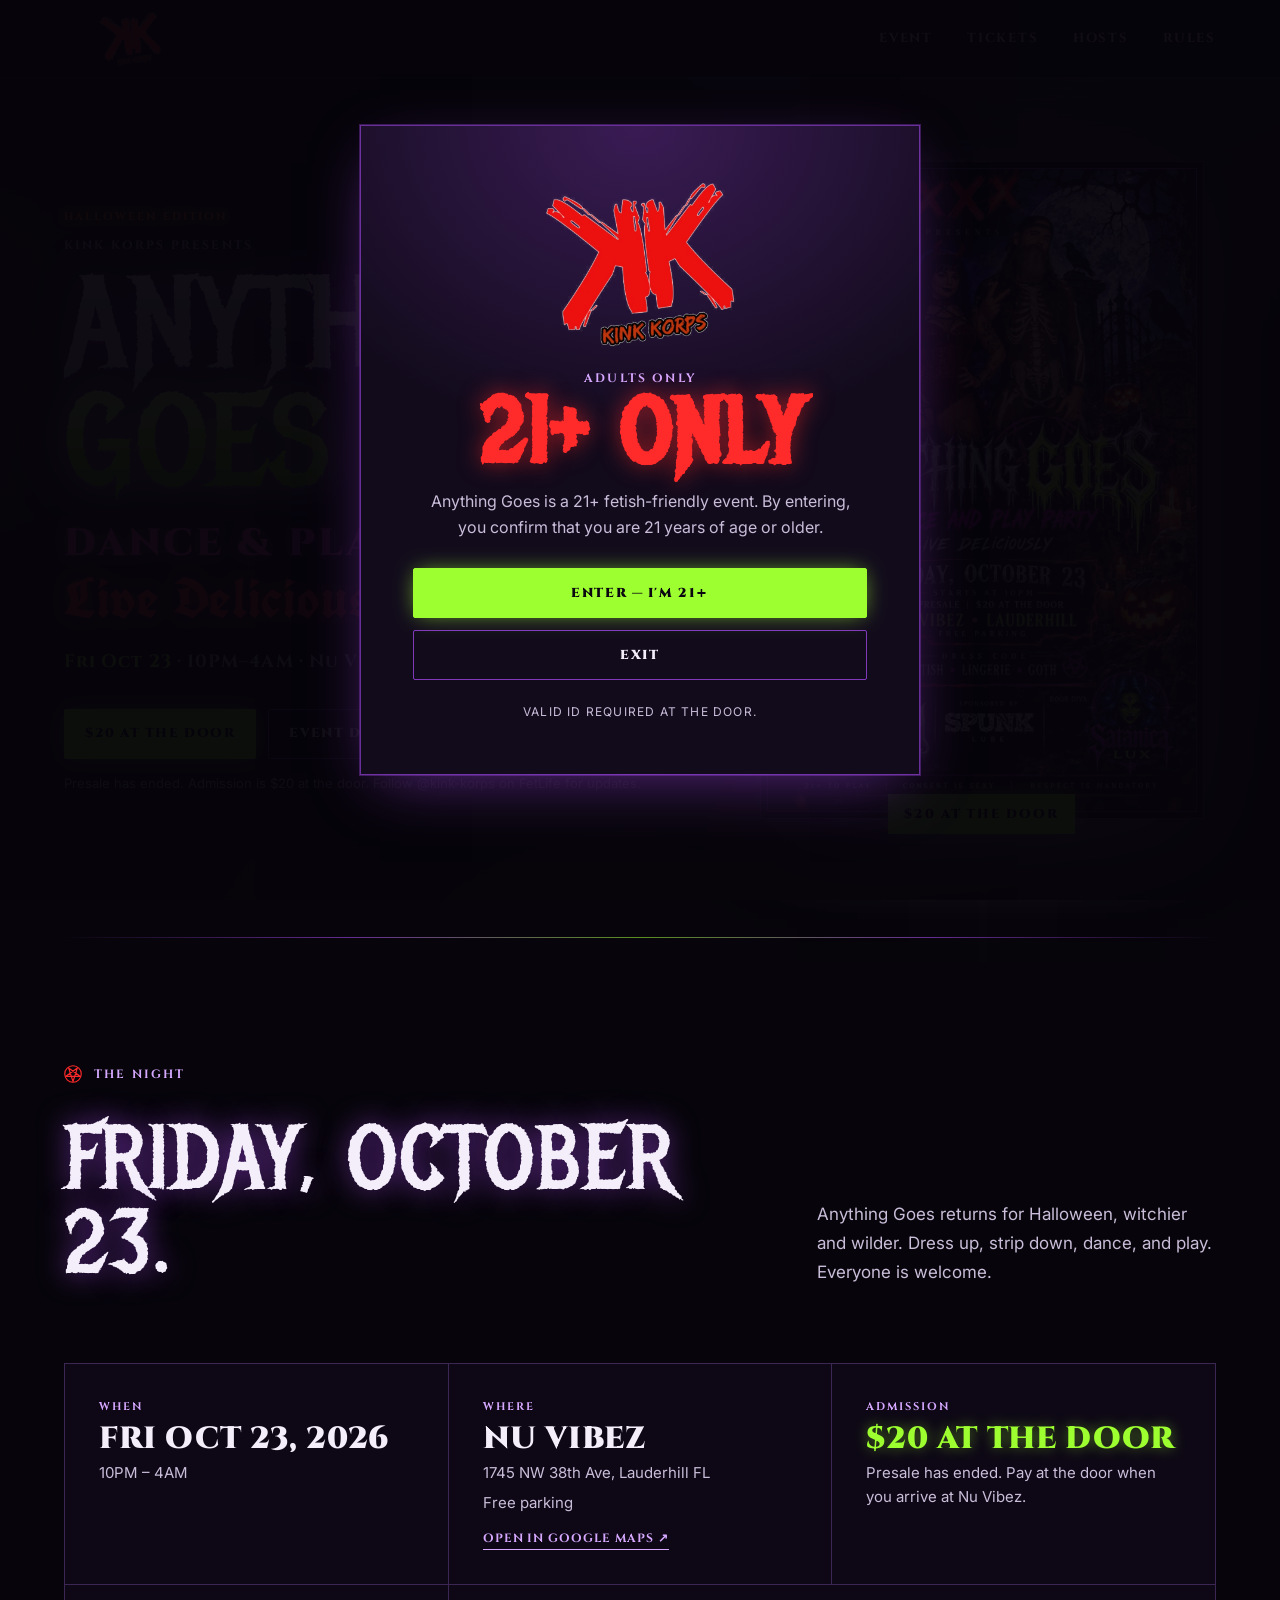
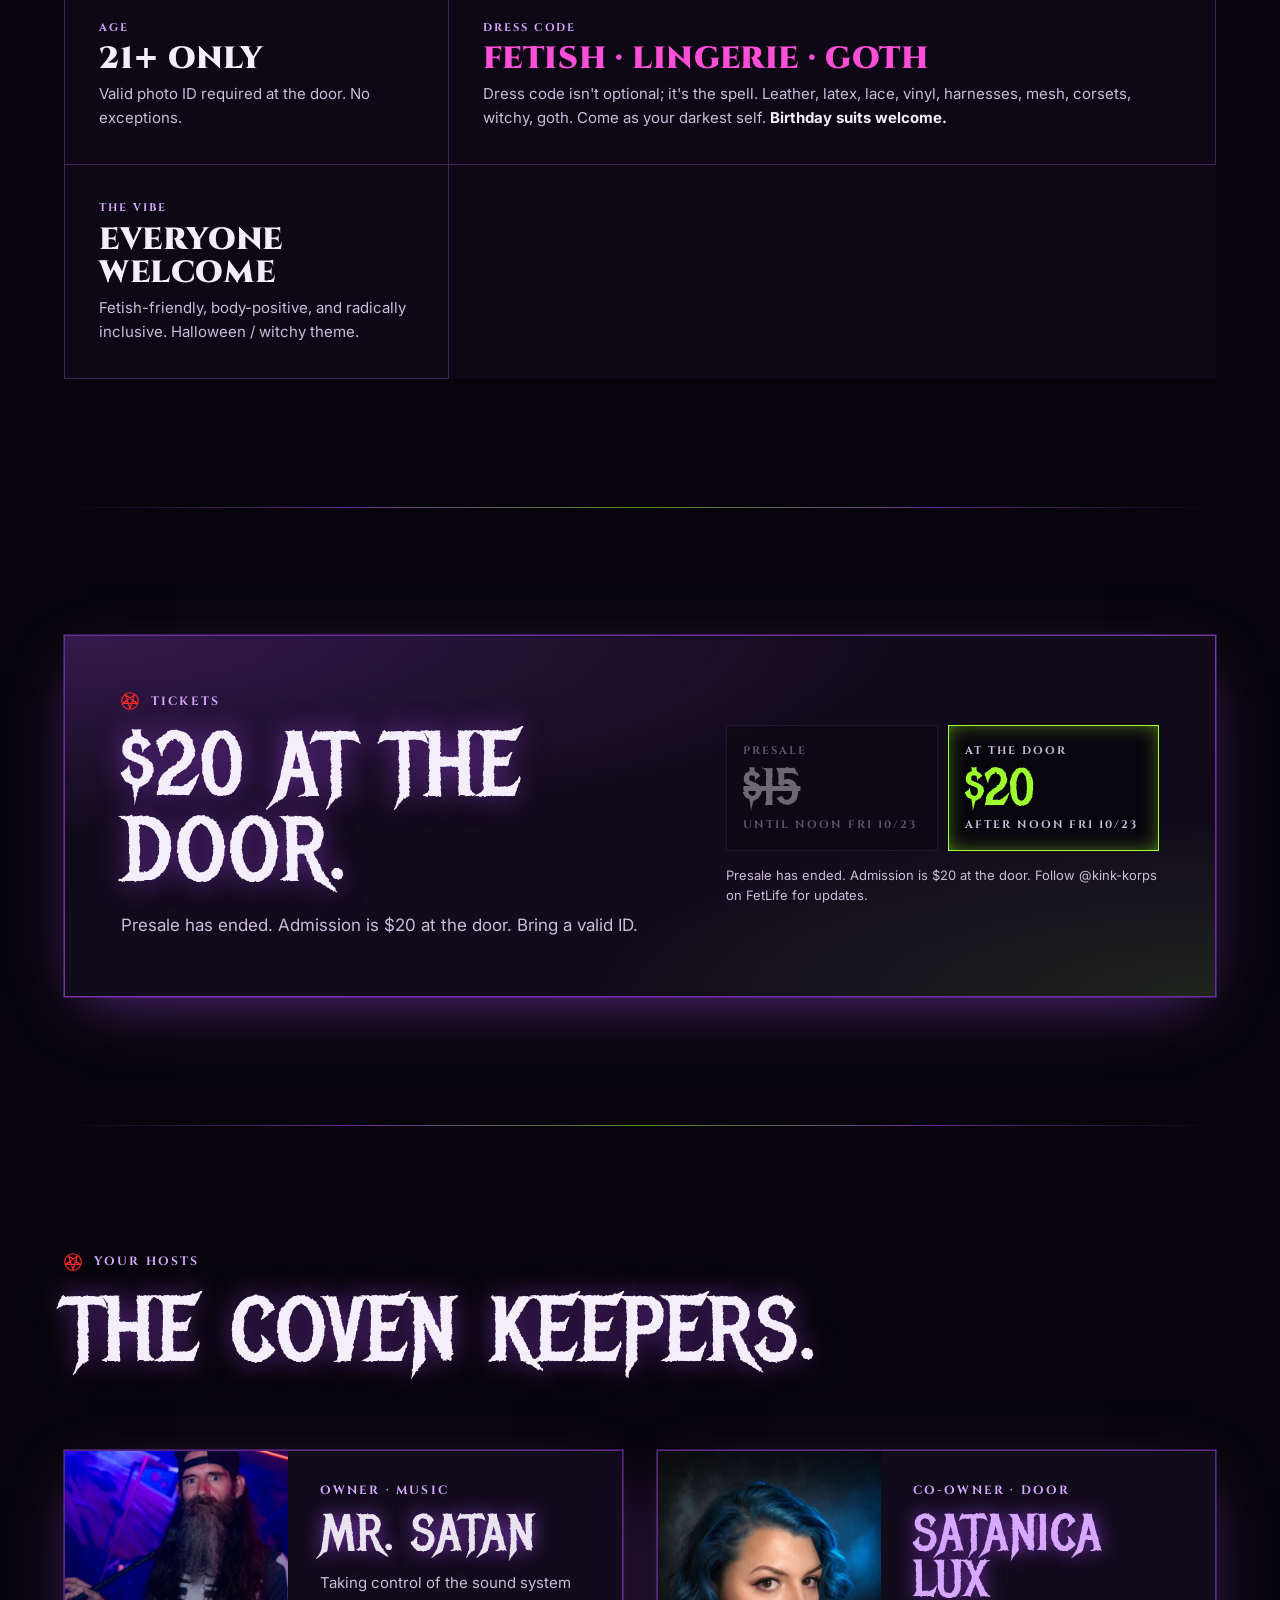
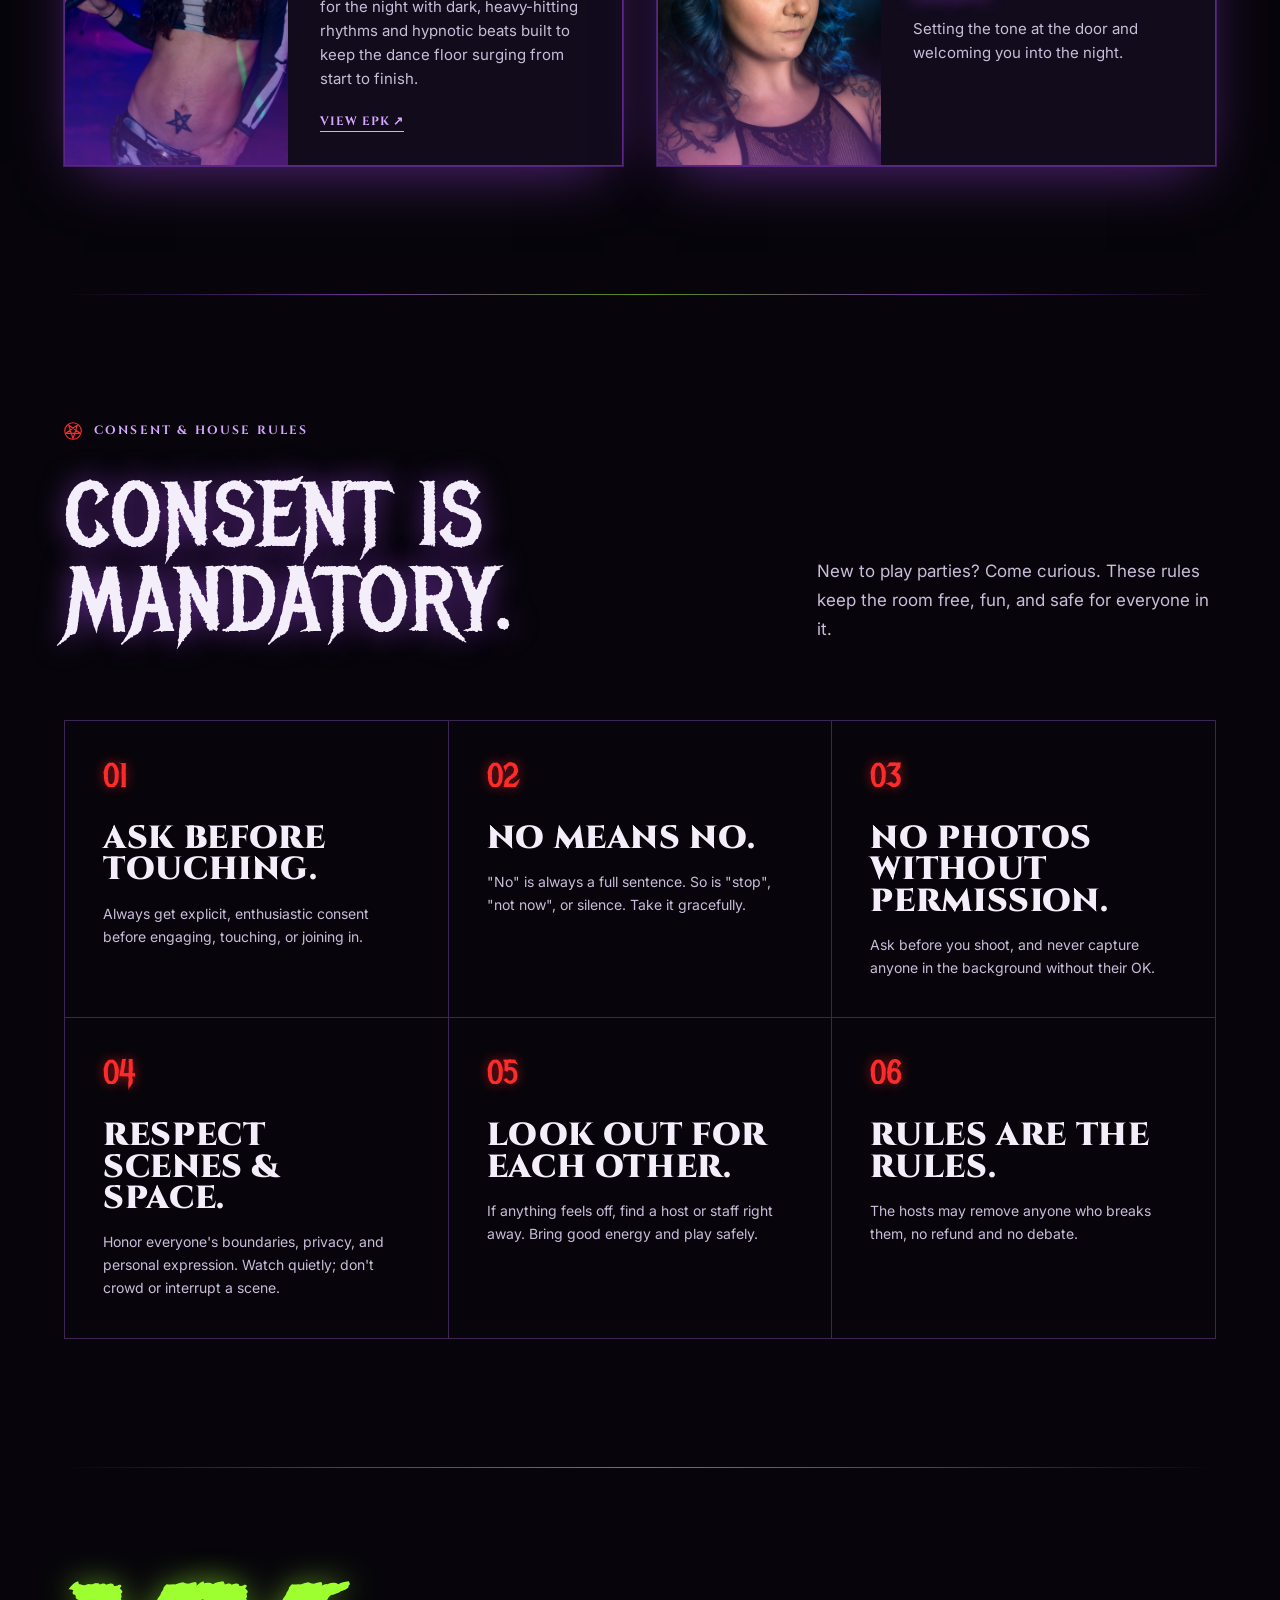
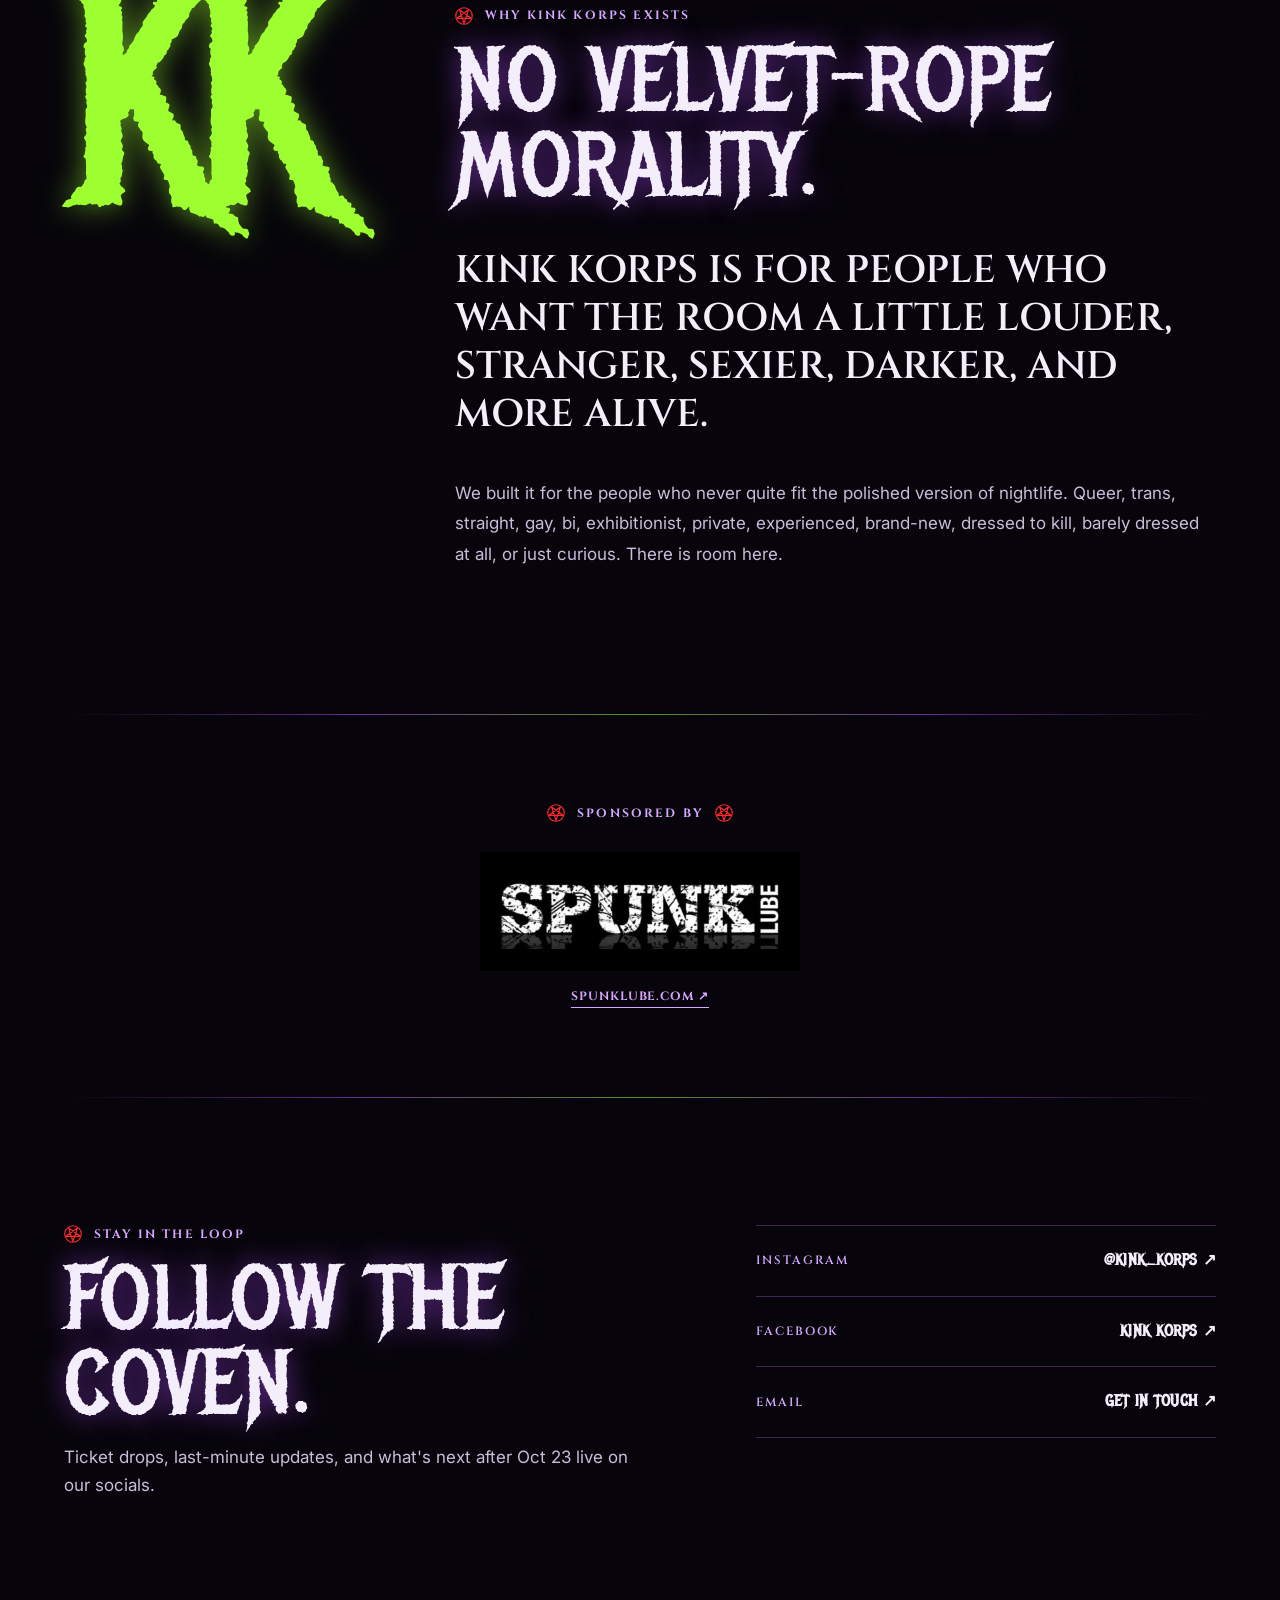
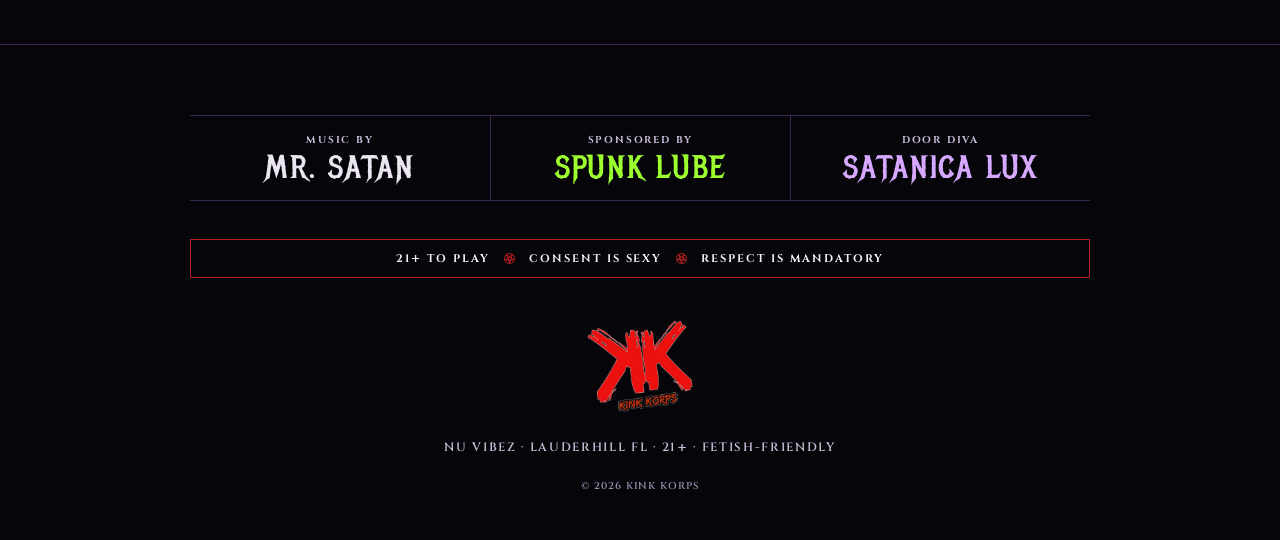
==== commit b374998e: "Dress code: birthday suits welcome" ====
--- a/index.html
+++ b/index.html
@@ -197,7 +197,7 @@
           <p>
             Dress code isn't optional; it's the spell. Leather, latex, lace, vinyl,
             harnesses, mesh, corsets, witchy, goth. Come as your darkest self.
-            <b>No street clothes.</b>
+            <b>Birthday suits welcome.</b>
           </p>
         </article>
 
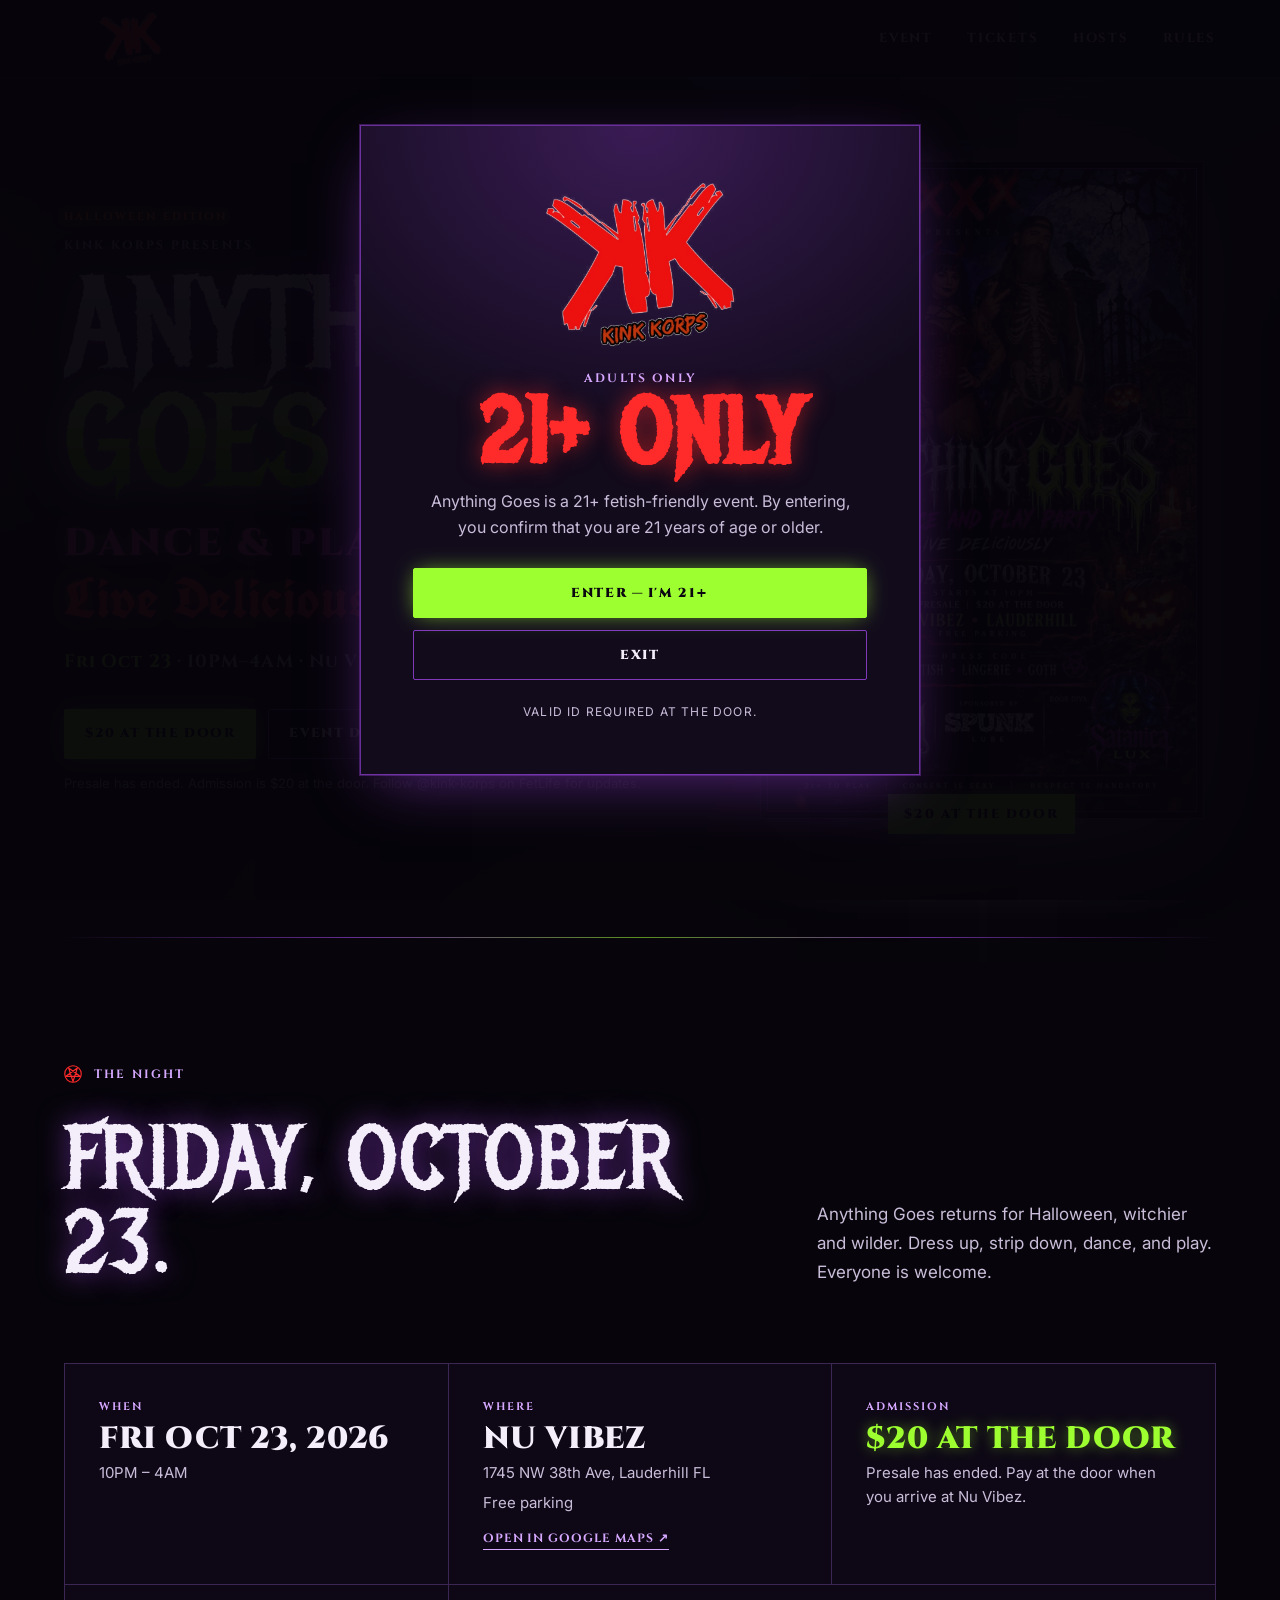
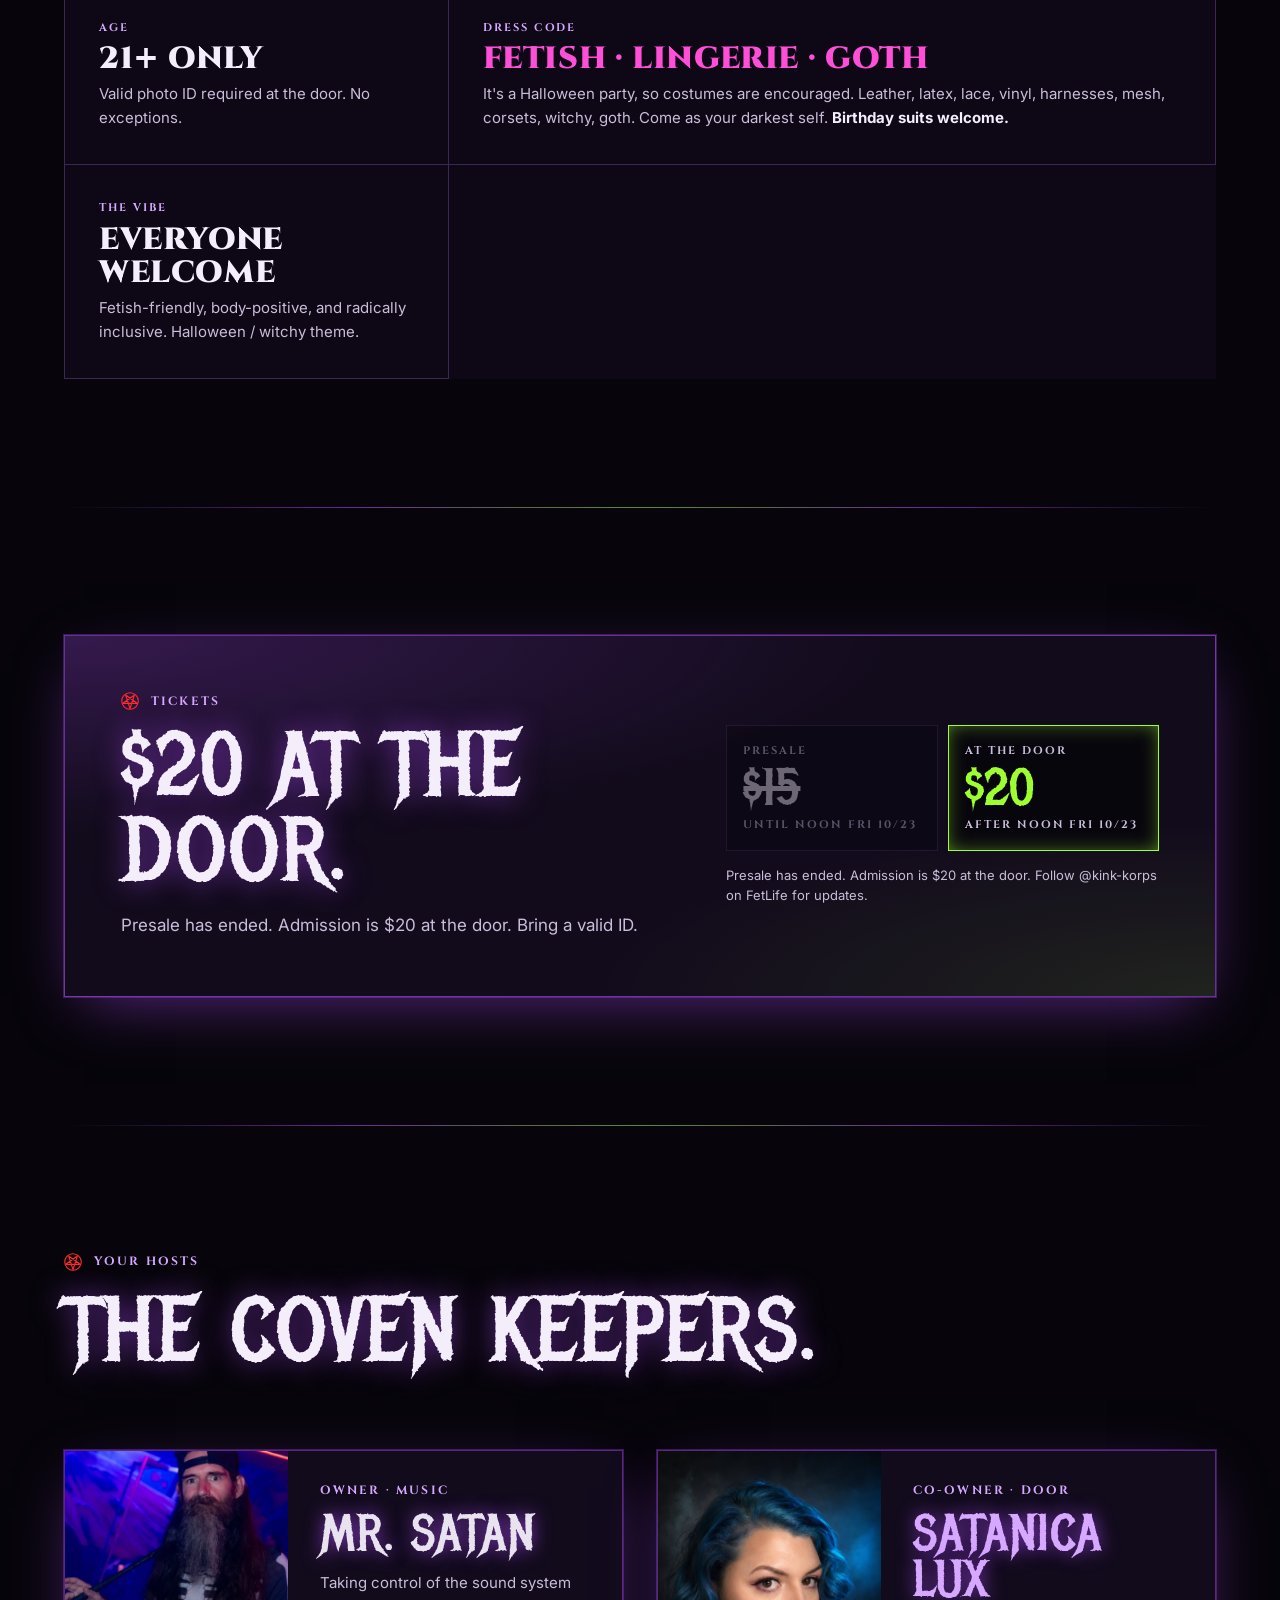
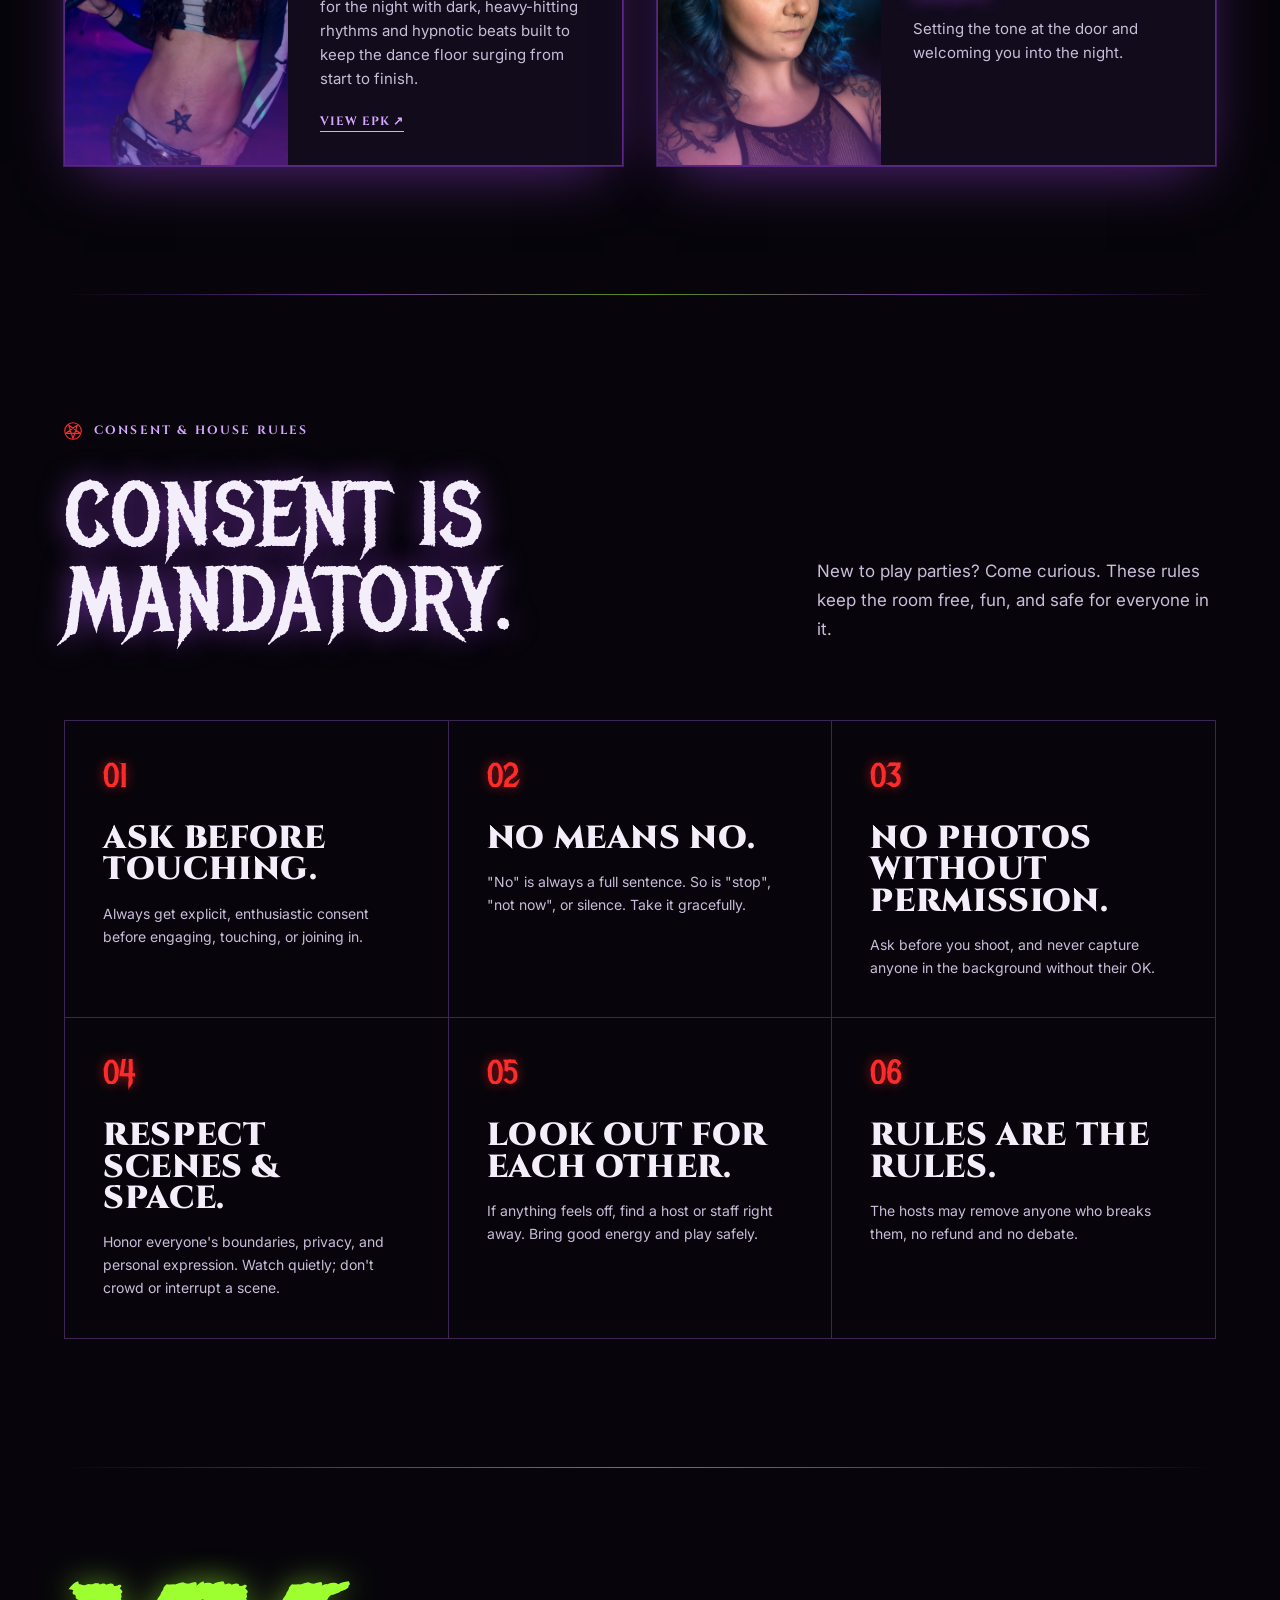
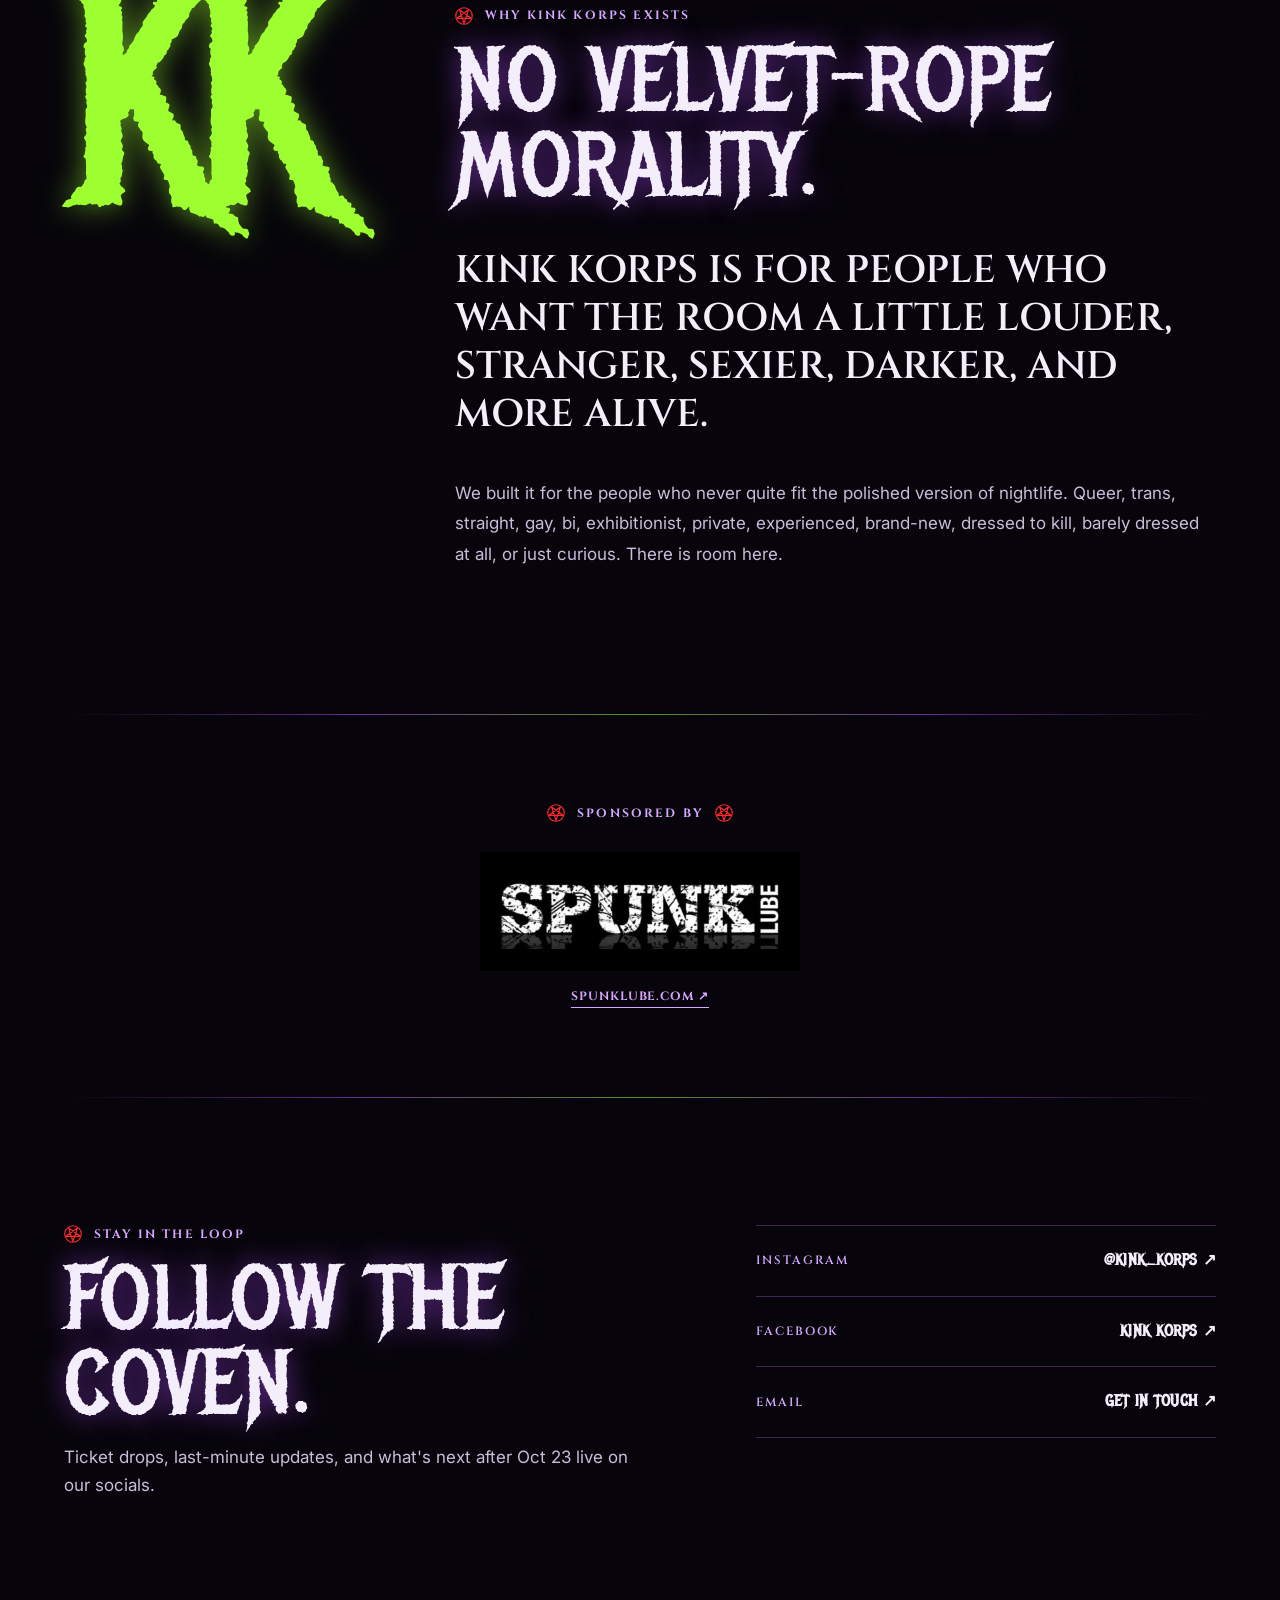
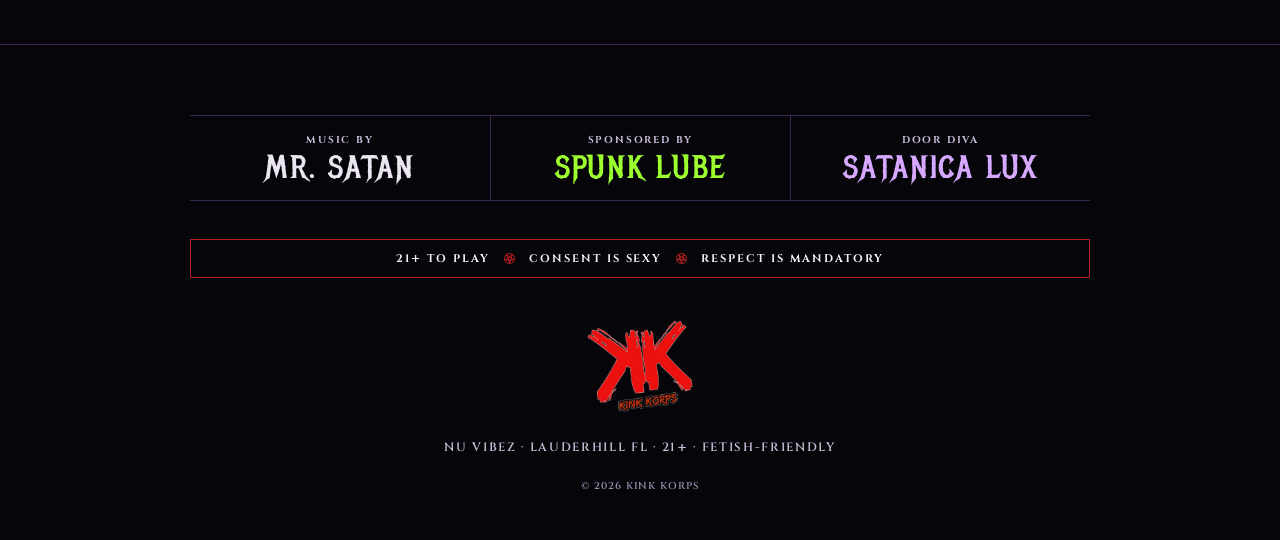
==== commit 2d0c9553: "Dress code: costumes encouraged" ====
--- a/index.html
+++ b/index.html
@@ -195,7 +195,7 @@
           <span class="detail-label">Dress code</span>
           <strong>Fetish · Lingerie · Goth</strong>
           <p>
-            Dress code isn't optional; it's the spell. Leather, latex, lace, vinyl,
+            It's a Halloween party, so costumes are encouraged. Leather, latex, lace, vinyl,
             harnesses, mesh, corsets, witchy, goth. Come as your darkest self.
             <b>Birthday suits welcome.</b>
           </p>
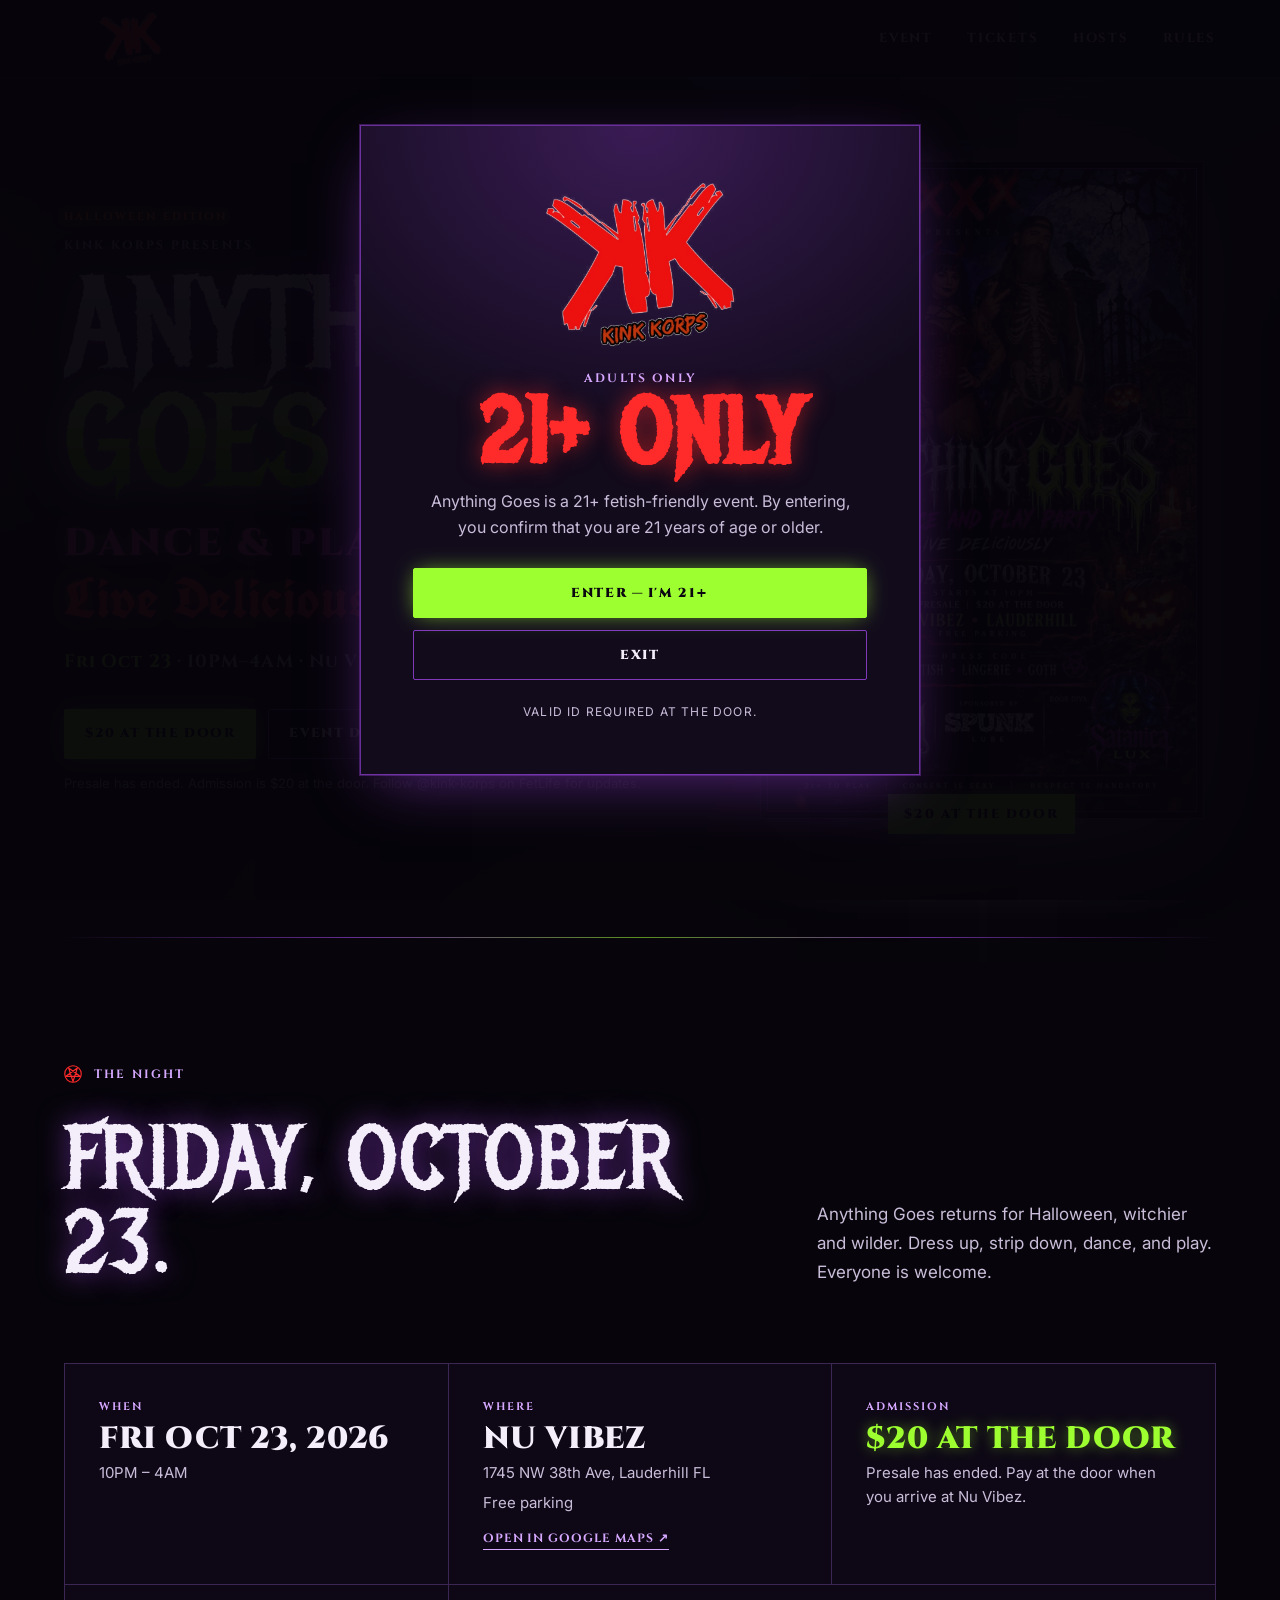
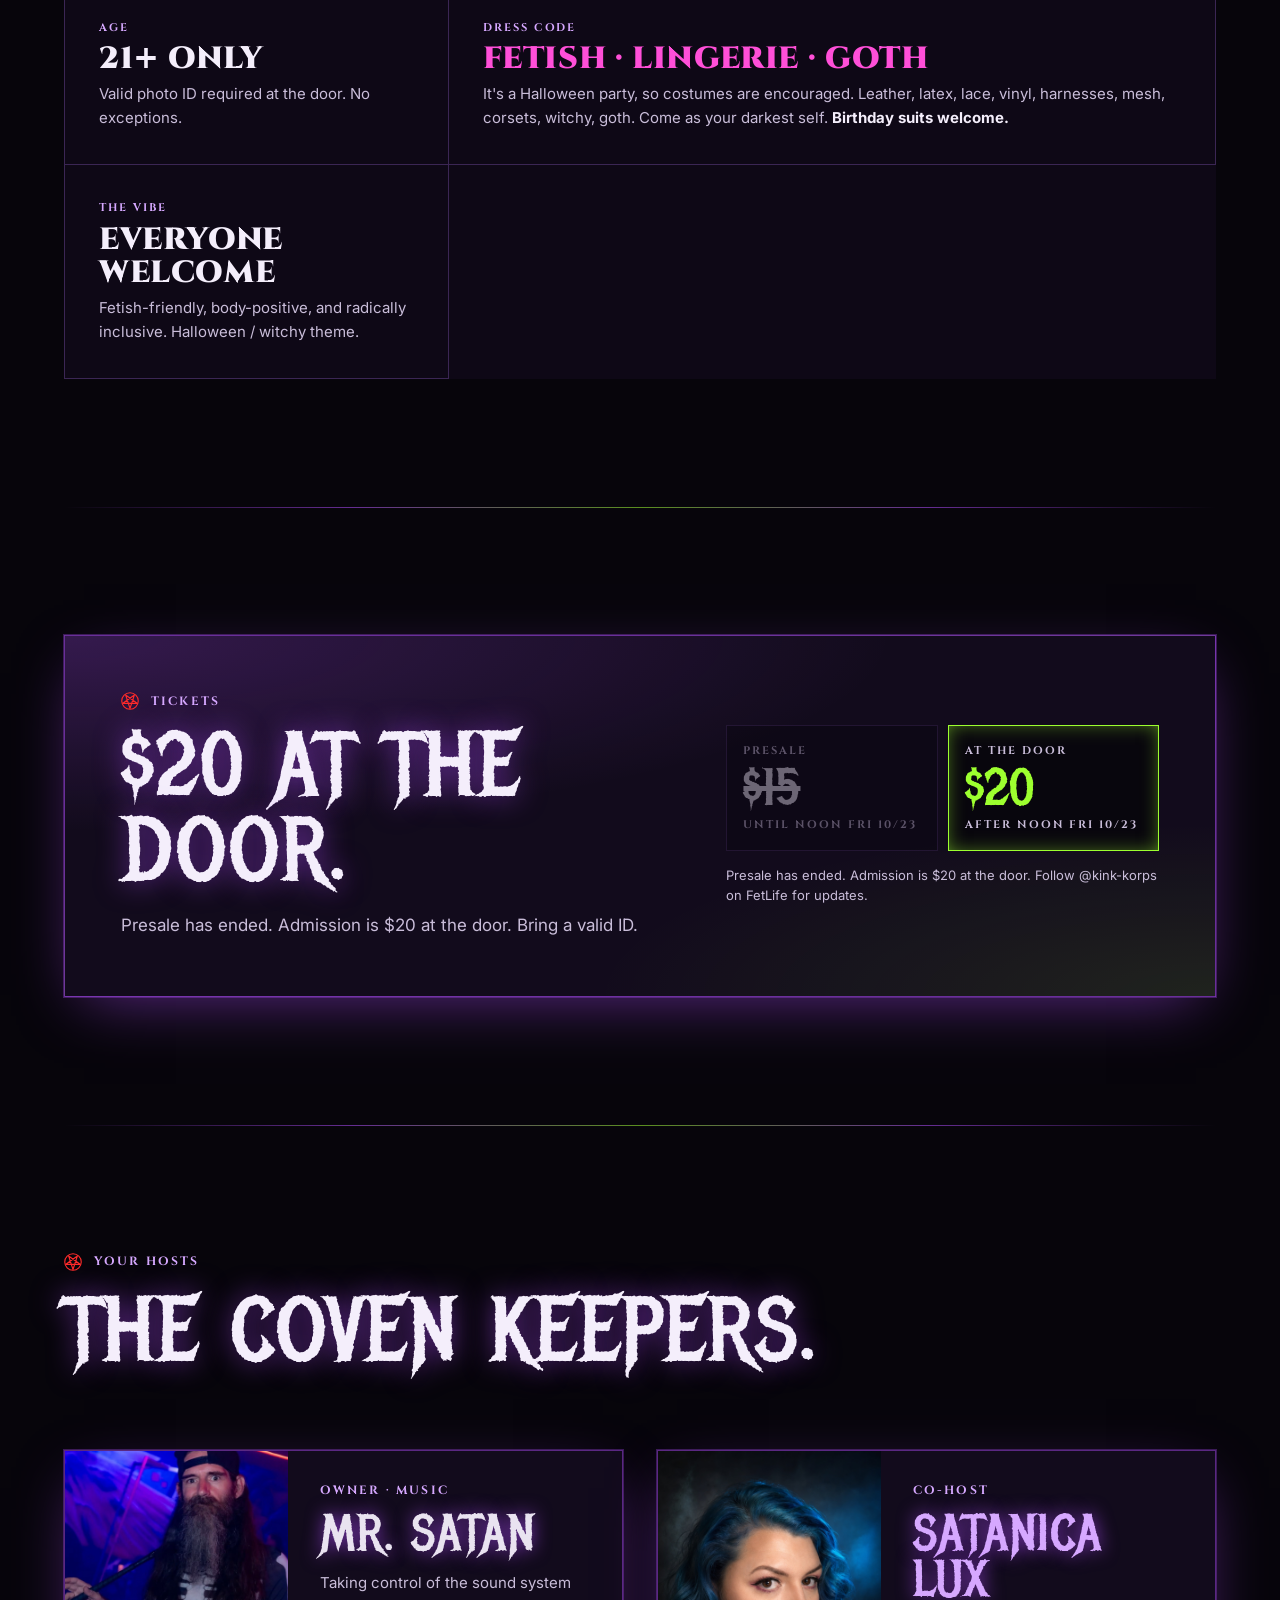
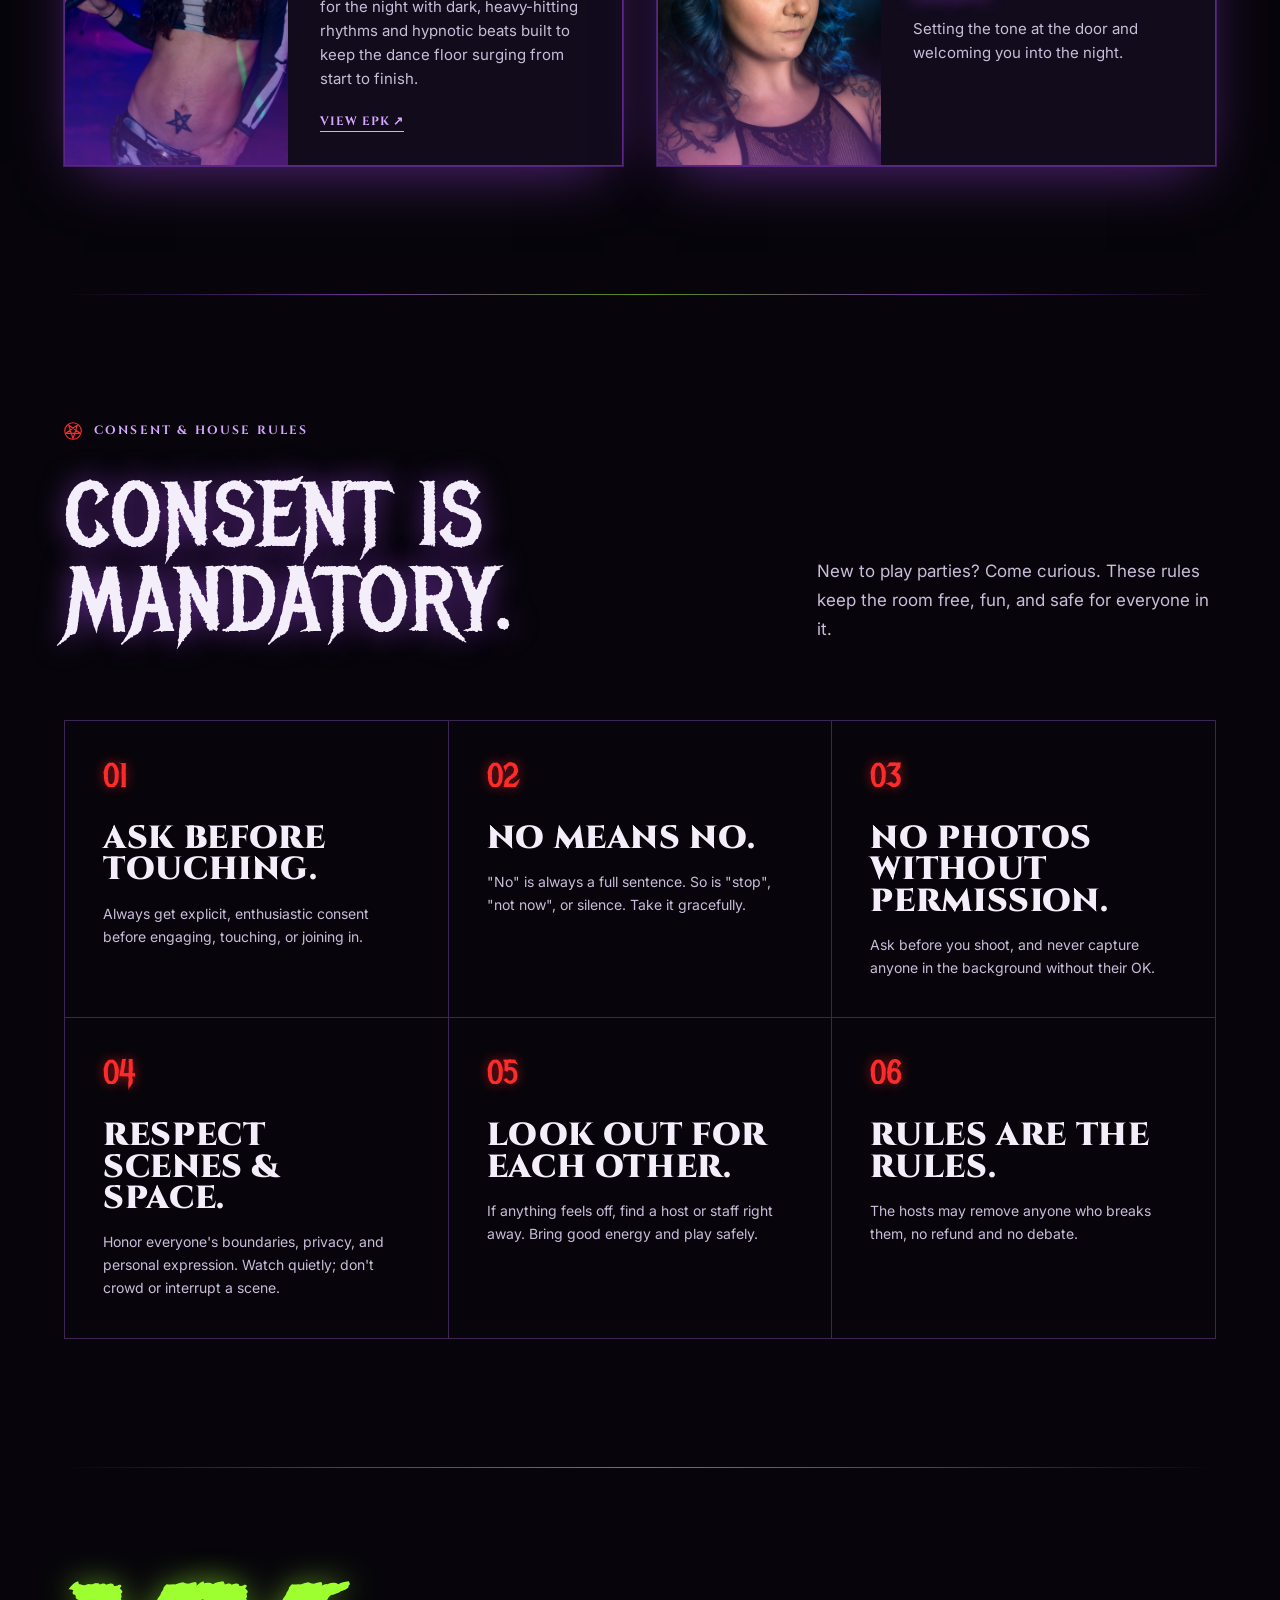
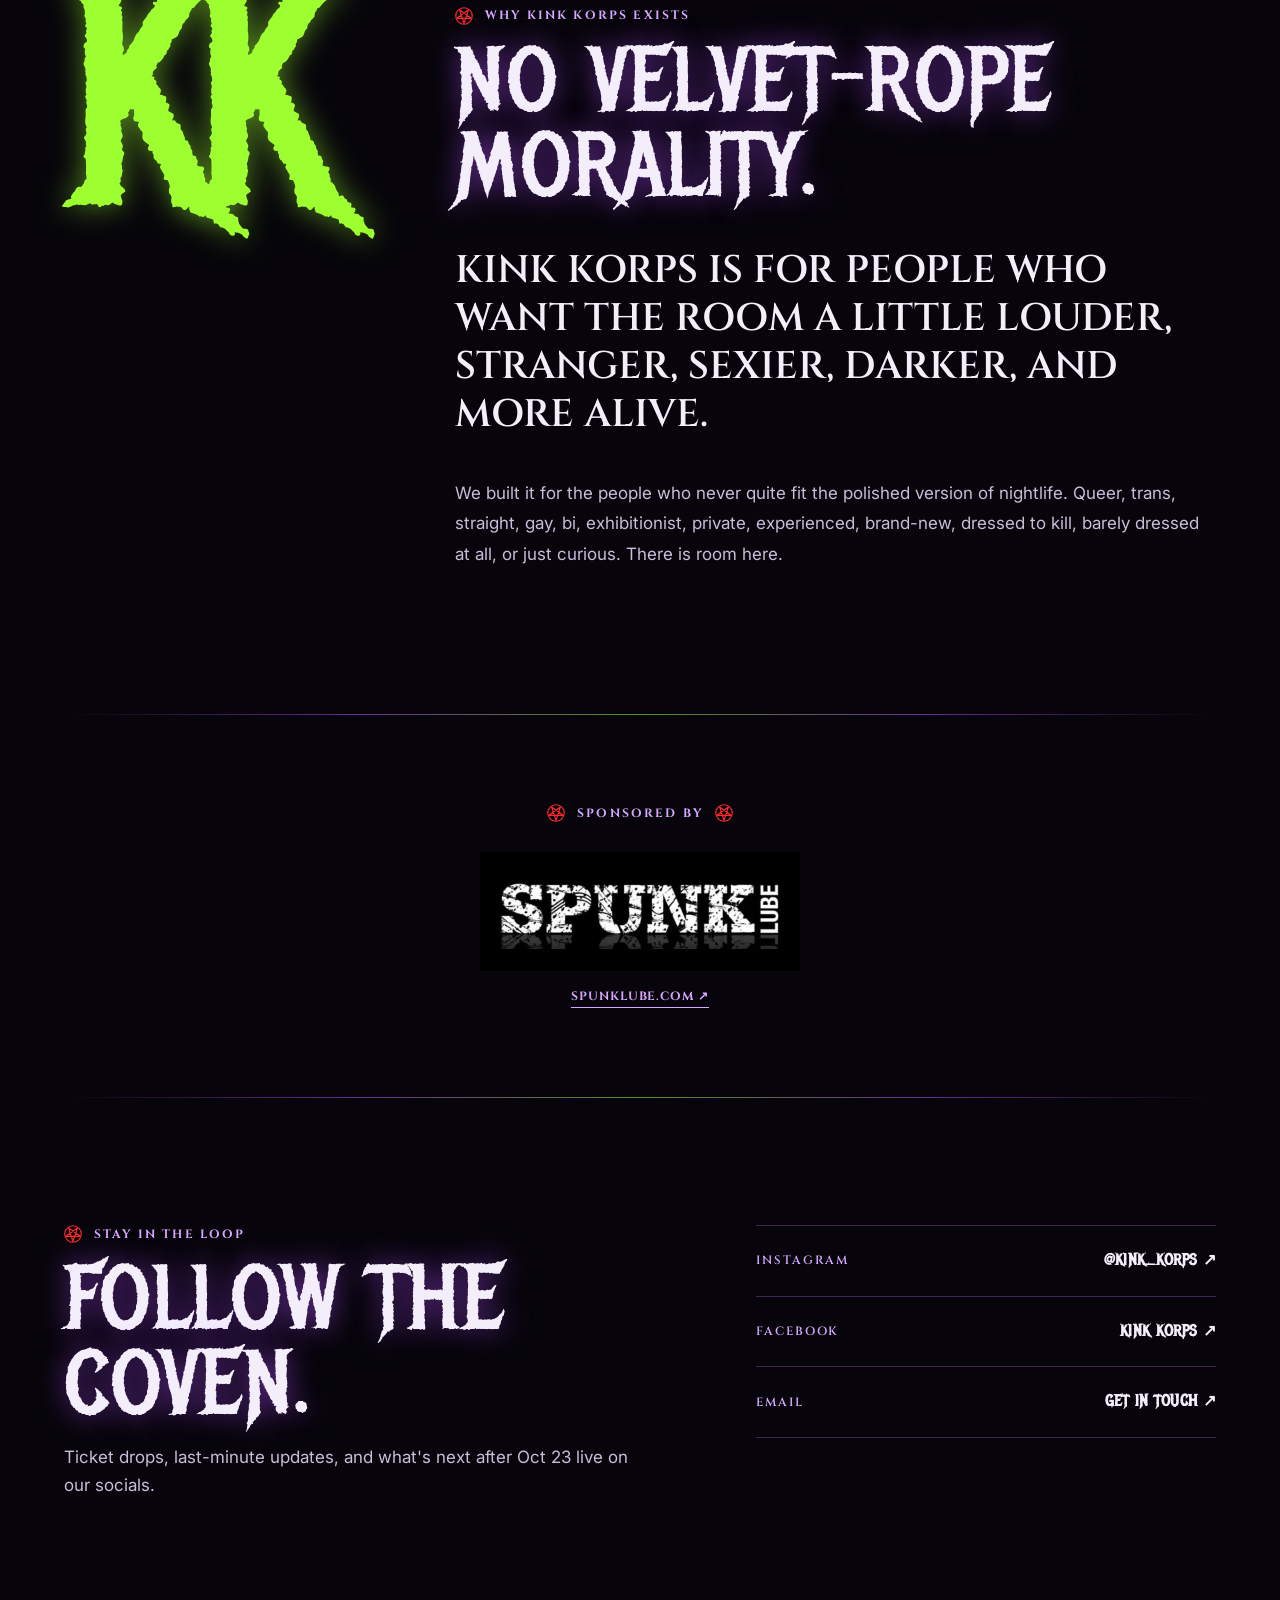
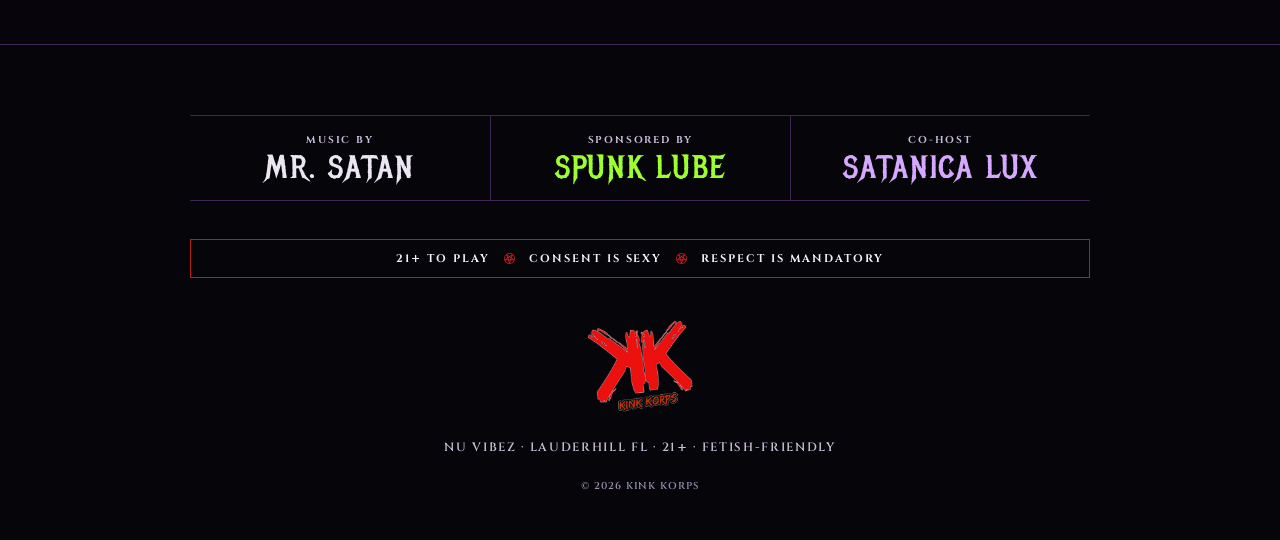
==== commit 525ec9fc: "Satanica Lux: co-host" ====
--- a/index.html
+++ b/index.html
@@ -146,7 +146,7 @@
                srcset="assets/oct23/anything-goes-flyer-540.webp 540w, assets/oct23/anything-goes-flyer-900.webp 900w"
                sizes="(max-width: 700px) calc(100vw - 40px), 430px"
                width="900" height="1350" fetchpriority="high"
-               alt="Anything Goes flyer: Satanica Lux in a red devil costume with a pitchfork and Mr. Satan in a skeleton suit, standing in a purple moonlit graveyard with jack-o'-lanterns and candles. Kink Korps presents Anything Goes, dance and play party, Live Deliciously. Friday, October 23, starts at 10PM. $15 presale, $20 at the door. Nu Vibez, Lauderhill, free parking. Dress code: fetish, lingerie, goth. Music by Mr. Satan, sponsored by Spunk Lube, door diva Satanica Lux. 21+ to play, consent is sexy, respect is mandatory.">
+               alt="Anything Goes flyer: Satanica Lux in a red devil costume with a pitchfork and Mr. Satan in a skeleton suit, standing in a purple moonlit graveyard with jack-o'-lanterns and candles. Kink Korps presents Anything Goes, dance and play party, Live Deliciously. Friday, October 23, starts at 10PM. $15 presale, $20 at the door. Nu Vibez, Lauderhill, free parking. Dress code: fetish, lingerie, goth. Music by Mr. Satan, sponsored by Spunk Lube, co-host Satanica Lux. 21+ to play, consent is sexy, respect is mandatory.">
           <figcaption class="poster-price js-price-poster">$15 PRESALE · $20 DOOR</figcaption>
         </figure>
       </div>
@@ -277,7 +277,7 @@
         <article class="host-card">
           <figure><img src="assets/satanica-lux.jpg" alt="Satanica Lux"></figure>
           <div class="host-copy">
-            <p class="kicker">CO-OWNER · DOOR</p>
+            <p class="kicker">CO-HOST</p>
             <h3>Satanica Lux</h3>
             <p>
               Setting the tone at the door and welcoming you into the night.
@@ -386,7 +386,7 @@
     <div class="flyer-credits" aria-label="Party credits">
       <p><span>Music by</span><strong>Mr. Satan</strong></p>
       <p><span>Sponsored by</span><strong>Spunk Lube</strong></p>
-      <p><span>Door diva</span><strong>Satanica Lux</strong></p>
+      <p><span>Co-host</span><strong>Satanica Lux</strong></p>
     </div>
     <p class="flyer-strip">21+ to play <i class="pent" aria-hidden="true"></i> Consent is sexy <i class="pent" aria-hidden="true"></i> Respect is mandatory</p>
     <img src="assets/kink-korps-logo.webp" alt="Kink Korps" width="664" height="580">
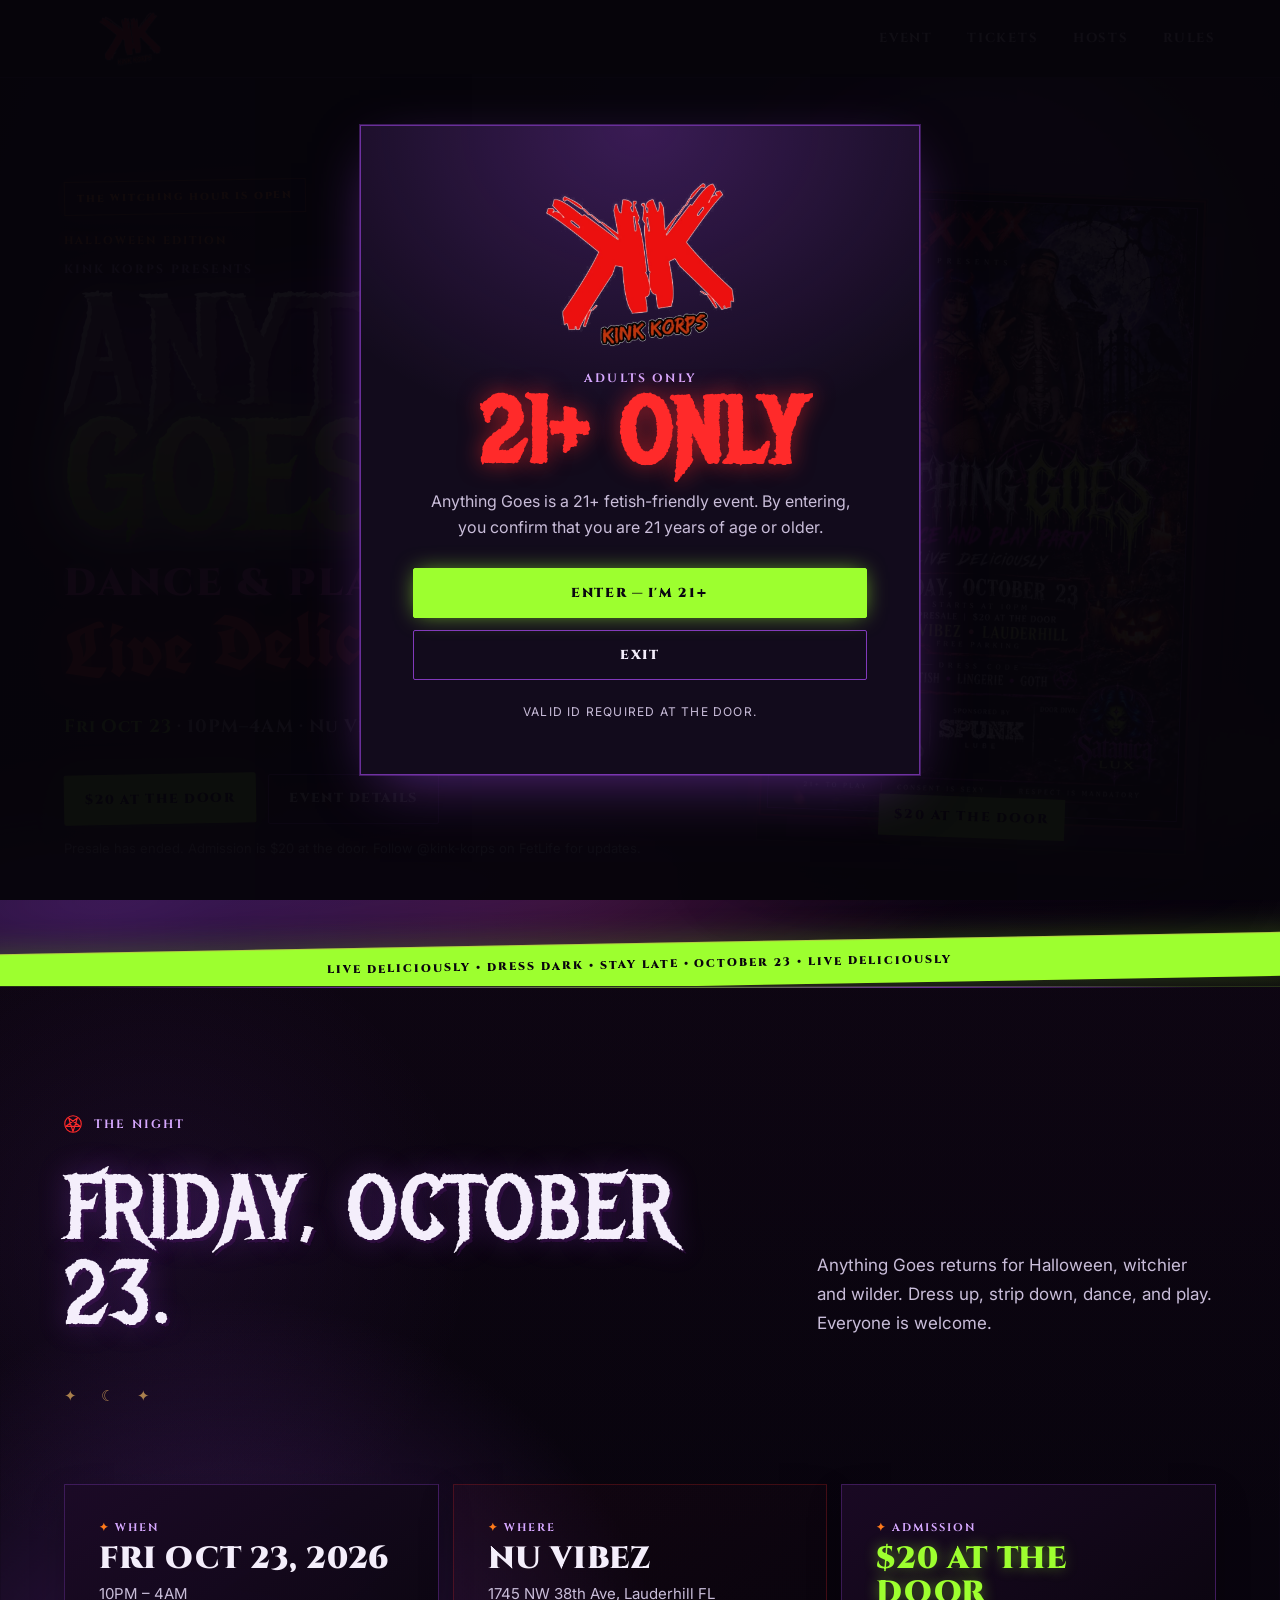
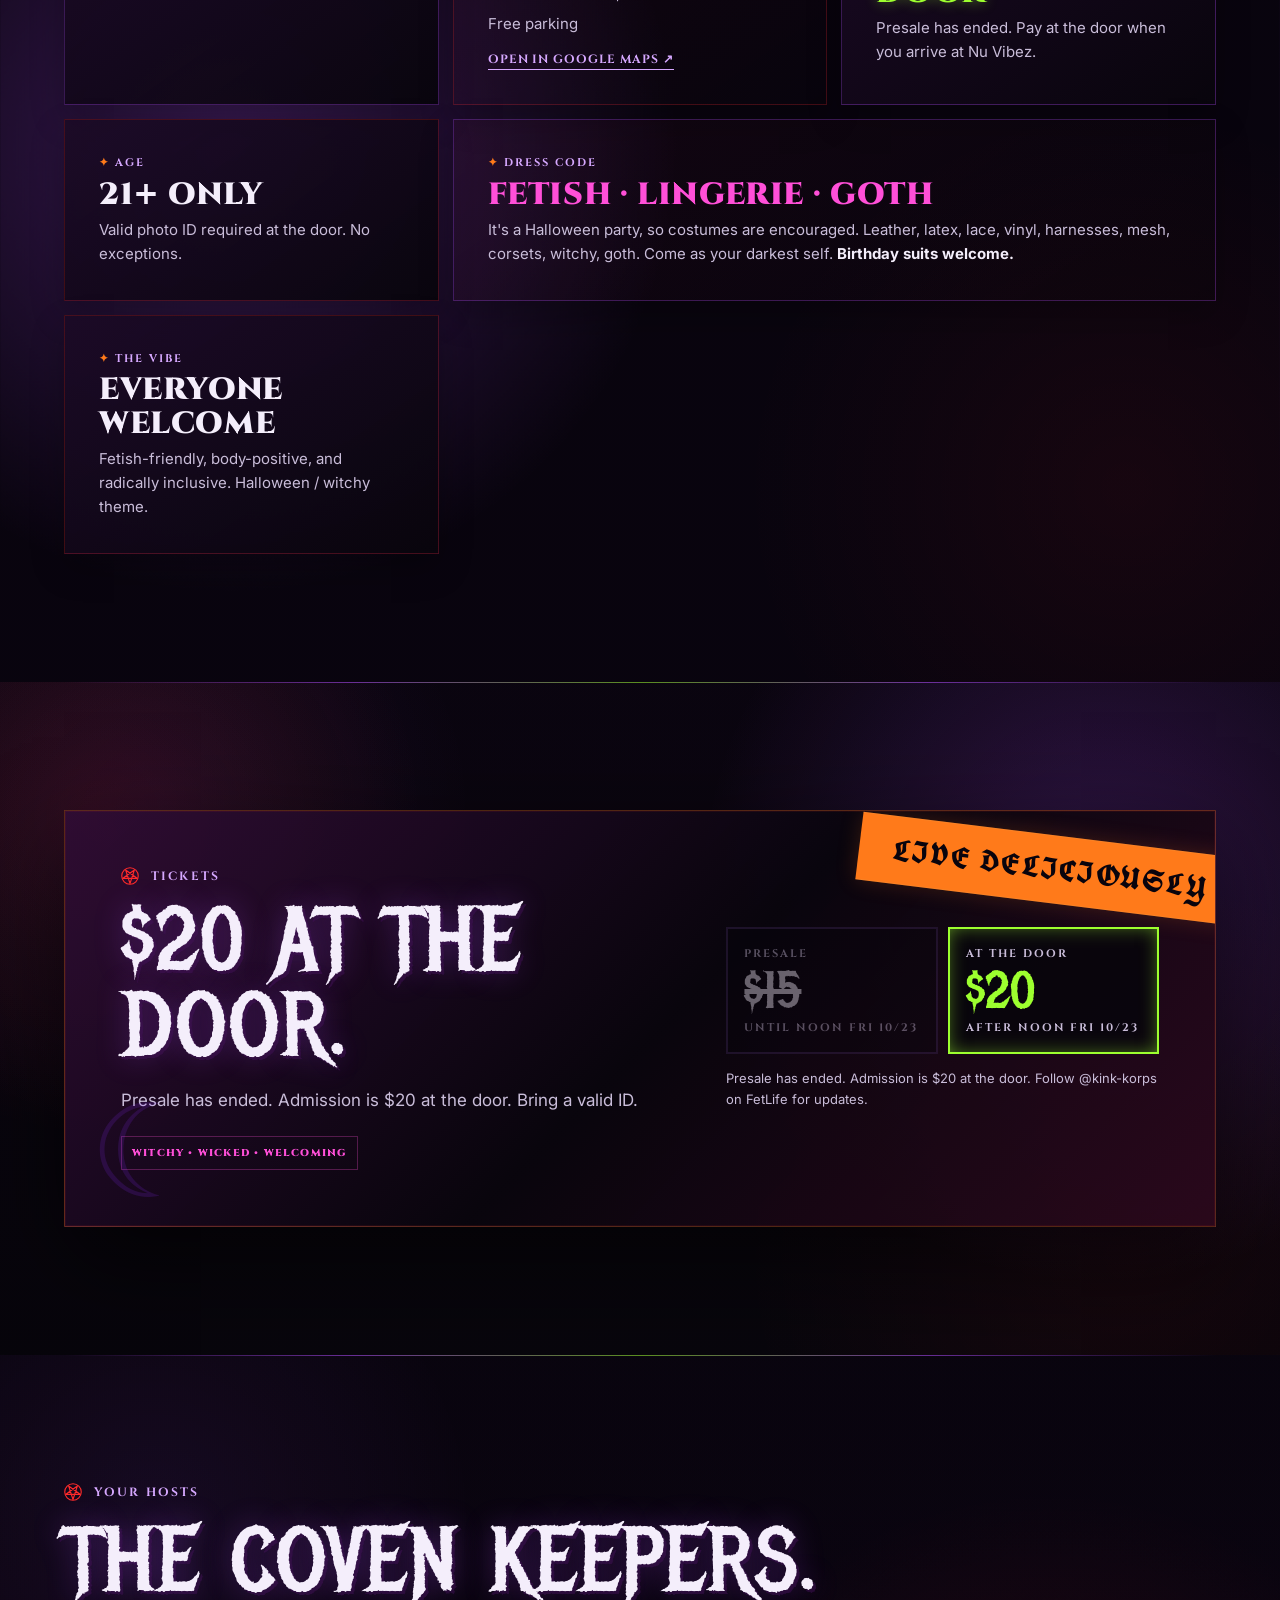
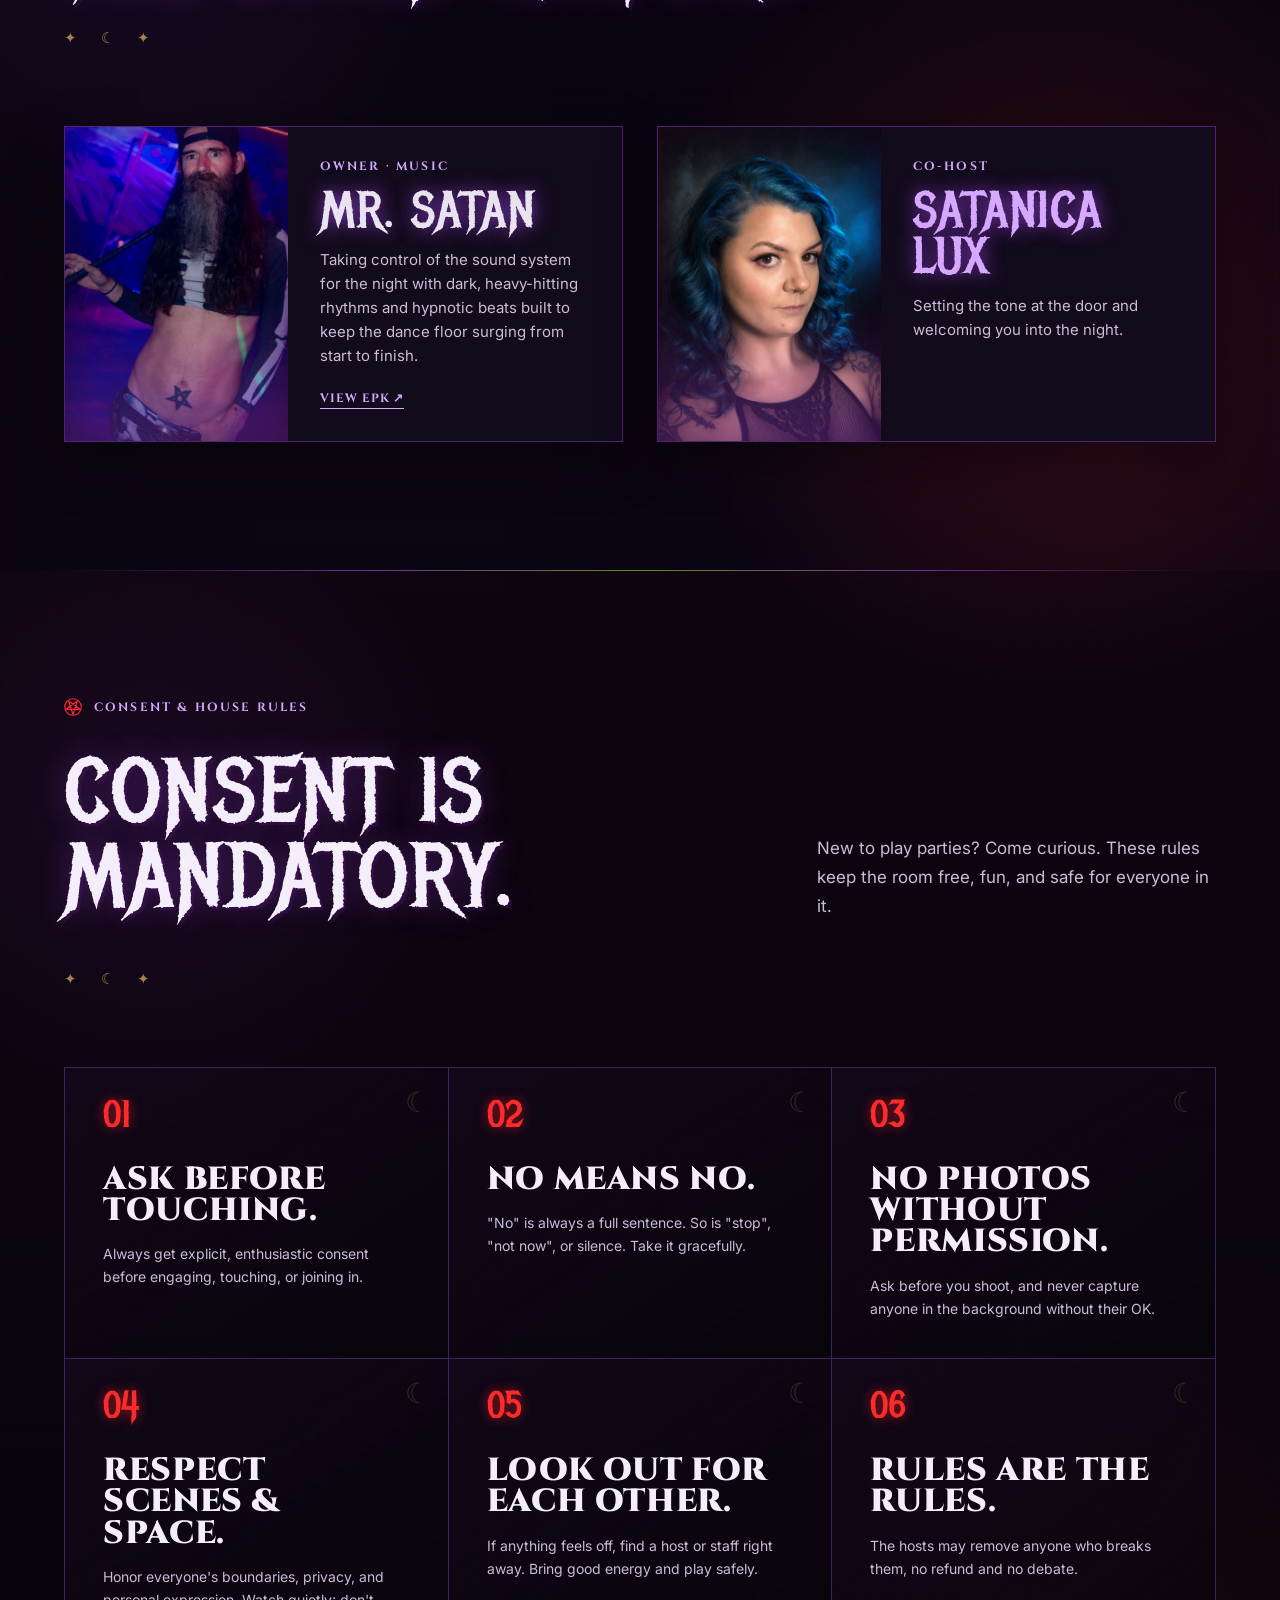
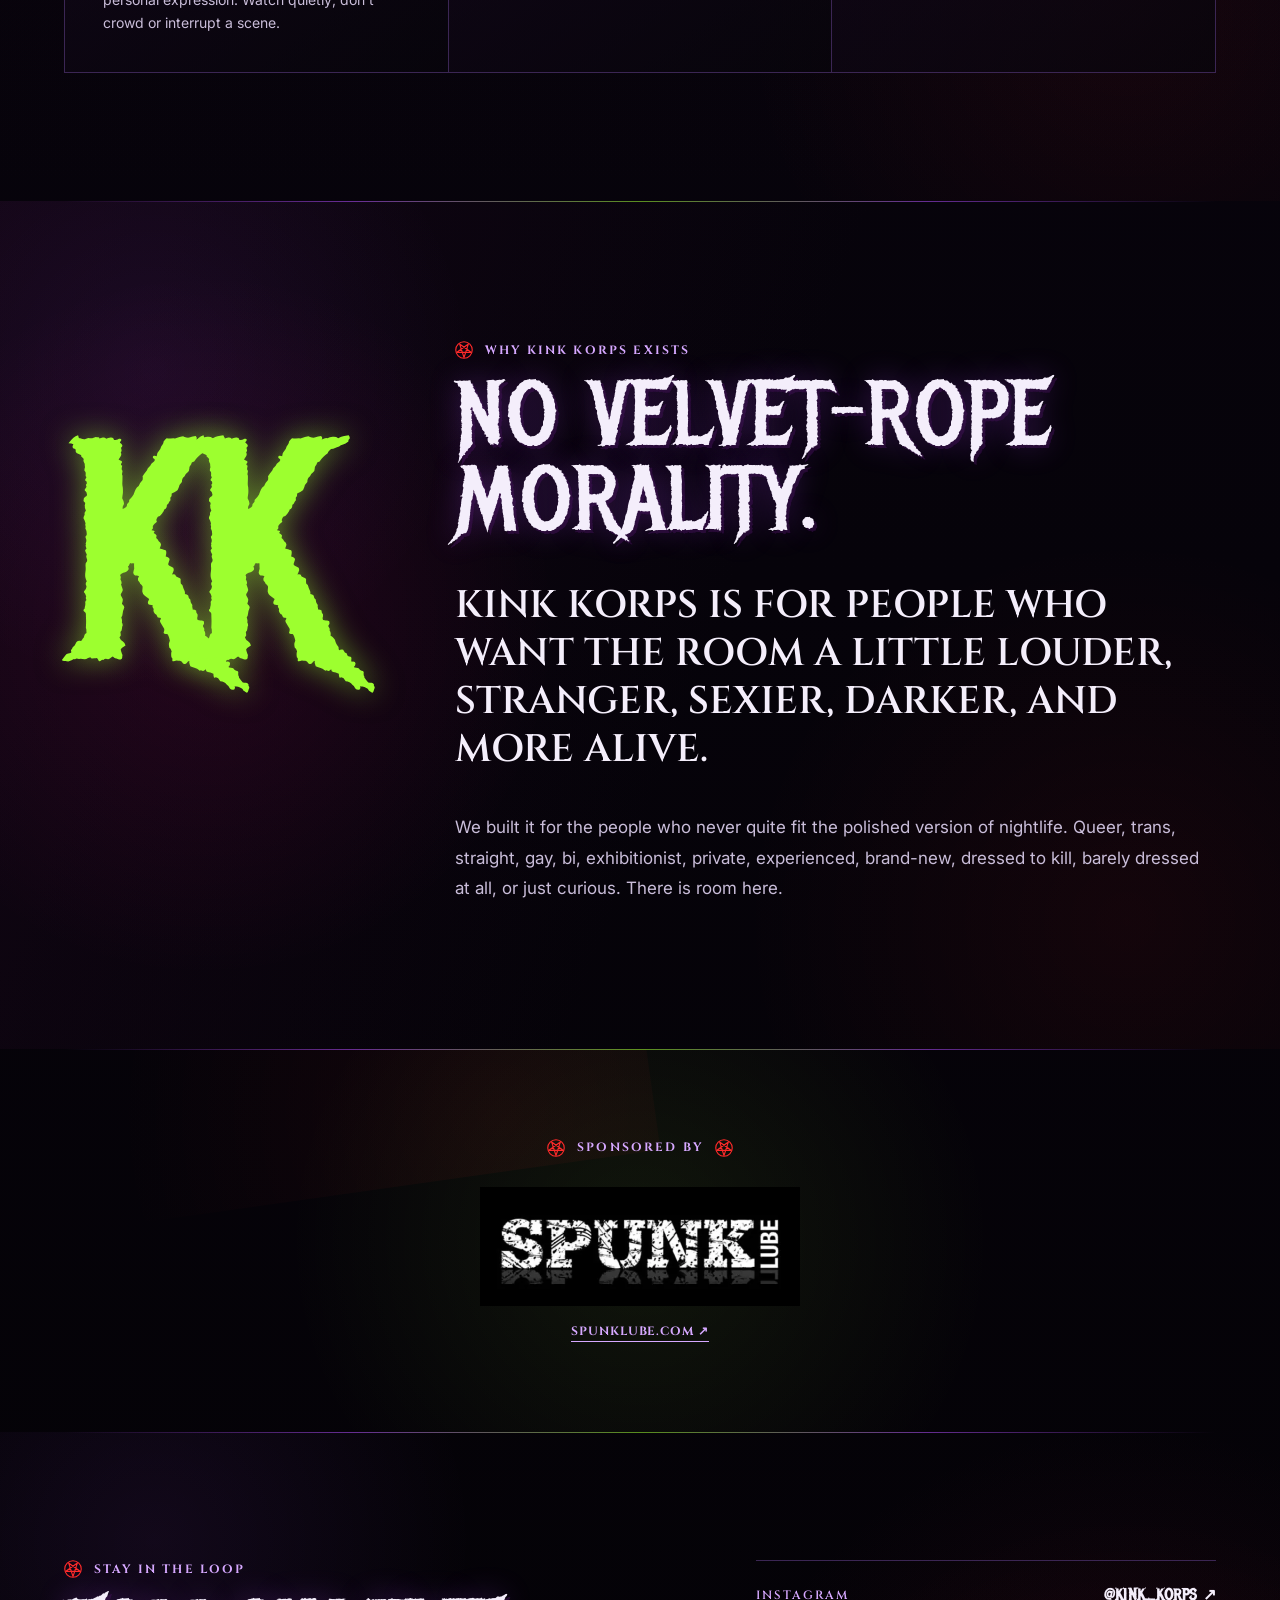
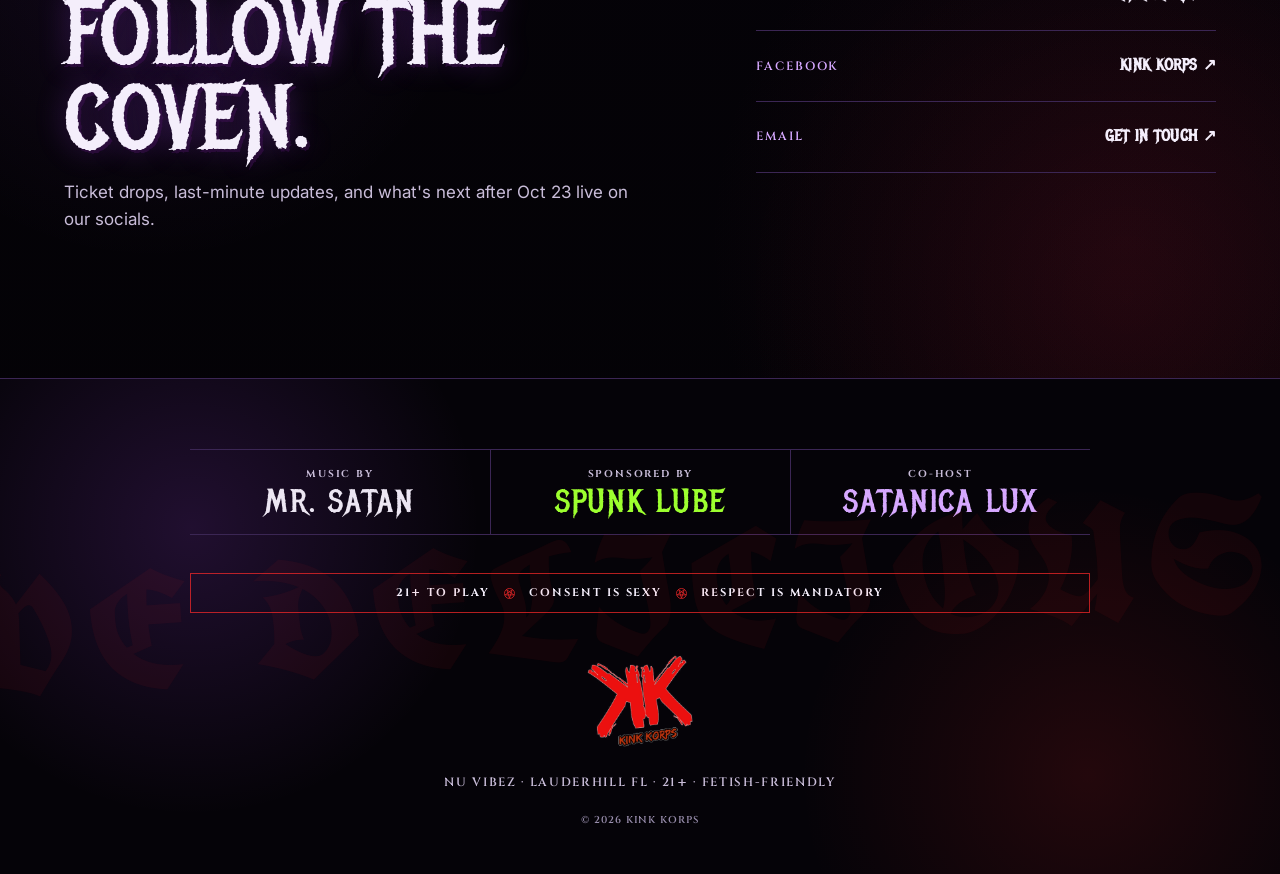
==== commit 13817524: "Load high-impact Halloween layer last" ====
--- a/index.html
+++ b/index.html
@@ -11,12 +11,10 @@
   >
   <meta name="theme-color" content="#050505">
 
-  <!-- TODO(domain): add <link rel="canonical"> + og:url once kinkkorps.com is wired (CNAME). -->
   <meta property="og:type" content="website">
   <meta property="og:site_name" content="Kink Korps">
   <meta property="og:title" content="Anything Goes Dance &amp; Play Party | Fri Oct 23">
   <meta property="og:description" content="Nu Vibez, Lauderhill · 10PM–4AM · 21+ · $15 presale until noon Fri 10/23, $20 at the door. Live Deliciously.">
-  <!-- TODO(domain): social scrapers need an absolute image URL; switch to the final domain when it is live. -->
   <meta property="og:image" content="https://krystal929-afk.github.io/Kink-Korps/assets/kink-korps-logo.png">
   <meta name="twitter:card" content="summary_large_image">
 
@@ -25,11 +23,11 @@
   <link rel="stylesheet" href="styles.css">
   <link rel="stylesheet" href="extras.css">
   <link rel="stylesheet" href="oct23.css">
-  <!-- Oct 23 "Anything Goes" party skin (event-only look, based on the flyers). Remove this block after the party. -->
   <link rel="preconnect" href="https://fonts.googleapis.com">
   <link rel="preconnect" href="https://fonts.gstatic.com" crossorigin>
   <link rel="stylesheet" href="https://fonts.googleapis.com/css2?family=Cinzel:wght@500;700;900&family=Metal+Mania&family=UnifrakturCook:wght@700&display=swap">
   <link rel="stylesheet" href="oct23-skin.css">
+  <link rel="stylesheet" href="oct23-punch.css">
 
   <script>
     document.documentElement.classList.add("age-gate-loading");
@@ -102,7 +100,6 @@
     <a class="brand" href="#top" aria-label="Kink Korps home">
       <img src="assets/kink-korps-logo.webp" alt="Kink Korps" width="664" height="580">
     </a>
-    <!-- Join + Vault (gallery.html) intentionally unlinked for the Oct 23 relaunch. -->
     <nav class="site-nav" aria-label="Primary navigation">
       <a href="#event">Event</a>
       <a href="#tickets">Tickets</a>
@@ -113,7 +110,6 @@
 
   <main id="top">
 
-    <!-- HERO -->
     <section class="hero">
       <div class="hero-copy">
         <p class="seasonal-kicker">HALLOWEEN EDITION</p>
@@ -137,7 +133,7 @@
           </a>
           <a class="button button-ghost" href="#event">Event details</a>
         </div>
-        <p class="hero-note js-ticket-note">$15 presale until NOON Fri 10/23 via Cash App, Venmo, PayPal or Zelle. $20 at the door after.</p>
+        <p class="hero-note js-ticket-note">$15 presale until NOON Fri 10/23. Pay online, include your name + email in the payment note, and your ticket is emailed to you. $20 at the door after.</p>
       </div>
 
       <div class="hero-poster-wall" aria-label="Anything Goes, Friday October 23">
@@ -152,7 +148,6 @@
       </div>
     </section>
 
-    <!-- EVENT DETAILS -->
     <section id="event" class="section event-section">
       <div class="section-heading">
         <p class="kicker">THE NIGHT</p>
@@ -209,7 +204,6 @@
       </div>
     </section>
 
-    <!-- TICKETS -->
     <section id="tickets" class="section tickets-section">
       <article class="ticket-panel">
         <div class="ticket-copy">
@@ -225,7 +219,7 @@
             <div class="price js-price-pre"><span>Presale</span><strong>$15</strong><em>until noon Fri 10/23</em></div>
             <div class="price js-price-door"><span>At the door</span><strong>$20</strong><em>after noon Fri 10/23</em></div>
           </div>
-          <!-- PRESALE PAYMENT OPTIONS — edit handles/links here. Hidden automatically after noon ET Fri 10/23. -->
+
           <div class="pay-block js-pay-block" aria-labelledby="pay-title">
             <h3 id="pay-title" class="pay-title">Pay $15 presale</h3>
             <div class="pay-options">
@@ -244,15 +238,34 @@
               </button>
             </div>
             <p id="zelle-status" class="sr-only js-copy-status" role="status" aria-live="polite"></p>
-            <!-- ASSUMPTION (from the August flow) — Krystal to confirm: -->
-            <p class="pay-instructions"><strong>Put your name and email in the payment note.</strong> Your ticket is emailed to you.</p>
+
+            <div class="ticket-flow" aria-label="How presale tickets work">
+              <p class="ticket-flow-title">How presale works</p>
+              <div class="ticket-flow-grid">
+                <div class="ticket-flow-step">
+                  <span>01</span>
+                  <strong>Pay $15</strong>
+                  <p>Choose Cash App, Venmo, PayPal, or Zelle above.</p>
+                </div>
+                <div class="ticket-flow-step">
+                  <span>02</span>
+                  <strong>Add your info</strong>
+                  <p>Put your name and email address in the payment note.</p>
+                </div>
+                <div class="ticket-flow-step">
+                  <span>03</span>
+                  <strong>Get your ticket</strong>
+                  <p>Your digital ticket is emailed to you. Bring it with your photo ID.</p>
+                </div>
+              </div>
+            </div>
           </div>
+
           <p class="ticket-note js-ticket-note">Presale ends NOON Fri 10/23. $20 at the door after that. Updates: follow @kink-korps on FetLife.</p>
         </div>
       </article>
     </section>
 
-    <!-- HOSTS -->
     <section id="hosts" class="section hosts-section">
       <div class="section-heading compact">
         <p class="kicker">YOUR HOSTS</p>
@@ -279,15 +292,12 @@
           <div class="host-copy">
             <p class="kicker">CO-HOST</p>
             <h3>Satanica Lux</h3>
-            <p>
-              Setting the tone at the door and welcoming you into the night.
-            </p>
+            <p>Setting the tone at the door and welcoming you into the night.</p>
           </div>
         </article>
       </div>
     </section>
 
-    <!-- CONSENT + HOUSE RULES -->
     <section id="rules" class="section rules-section">
       <div class="section-heading">
         <p class="kicker">CONSENT &amp; HOUSE RULES</p>
@@ -332,7 +342,6 @@
       </div>
     </section>
 
-    <!-- ABOUT -->
     <section id="about" class="section manifesto-section">
       <div class="manifesto-mark">KK</div>
       <div class="manifesto-copy">
@@ -351,7 +360,6 @@
       </div>
     </section>
 
-    <!-- SPONSOR -->
     <section class="section sponsor-section" aria-label="Sponsor">
       <p class="kicker">SPONSORED BY</p>
       <a class="sponsor-logo" href="https://spunklube.com" target="_blank" rel="noopener noreferrer">
@@ -360,7 +368,6 @@
       <a class="text-link" href="https://spunklube.com" target="_blank" rel="noopener noreferrer">spunklube.com ↗</a>
     </section>
 
-    <!-- CONTACT -->
     <section id="contact" class="section contact-section">
       <div class="contact-copy">
         <p class="kicker">STAY IN THE LOOP</p>
@@ -394,7 +401,6 @@
     <p class="footer-small">© 2026 Kink Korps</p>
   </footer>
 
-  <!-- Sticky mobile ticket bar -->
   <div class="sticky-buy" aria-label="Tickets">
     <a class="sticky-buy-link js-buy" href="#tickets">
       <strong class="js-sticky-label">Buy presale $15</strong>
@@ -404,9 +410,8 @@
 
   <script>
     (function () {
-      /* Ticket config. Payment options live in the #tickets markup above. */
       const FETLIFE_HANDLE = "@kink-korps";
-      const PRESALE_ENDS = Date.parse("2026-10-23T12:00:00-04:00"); // noon ET Fri 10/23
+      const PRESALE_ENDS = Date.parse("2026-10-23T12:00:00-04:00");
       const MAPS_URL = "https://www.google.com/maps/search/?api=1&query=Nu%20Vibez%2C%201745%20NW%2038th%20Ave%2C%20Lauderhill%2C%20FL";
 
       const doorOnly = Date.now() >= PRESALE_ENDS;
@@ -434,7 +439,6 @@
         set(".js-ticket-note", "Presale ends NOON Fri 10/23. $20 at the door after that. Updates: follow " + FETLIFE_HANDLE + " on FetLife.");
       }
 
-      /* Zelle tap-to-copy */
       function copyText(text) {
         if (navigator.clipboard && window.isSecureContext) return navigator.clipboard.writeText(text);
         return new Promise((resolve, reject) => {
@@ -450,6 +454,7 @@
           finally { document.body.removeChild(t); }
         });
       }
+
       document.querySelectorAll(".js-copy").forEach((btn) => {
         const hint = btn.querySelector(".js-copy-hint");
         const status = document.querySelector(".js-copy-status");
@@ -468,4 +473,4 @@
     })();
   </script>
 </body>
-</html>
+</html>
--- a/oct23.css
+++ b/oct23.css
@@ -4,10 +4,8 @@
   visuals are intentionally minimal until the art direction is chosen.
 */
 
-/* width/height attrs are set for CLS; let CSS widths scale height. */
 img { height: auto; }
 
-/* Quiet down the old decorative layer (grain, watermark, tilts). */
 .page-oct23::before,
 .page-oct23 .hero::before { display: none; }
 .page-oct23 .kicker,
@@ -58,7 +56,6 @@
 .hero-facts strong { color: var(--text); }
 .hero-note { margin: 14px 0 0; color: var(--muted); font-size: 13px; }
 
-/* Poster card in normal flow: never clipped, never wider than the viewport. */
 .page-oct23 .hero-poster-wall { min-height: 0; }
 .page-oct23 .poster-main {
   position: relative;
@@ -292,9 +289,494 @@
   position: absolute; width: 1px; height: 1px; padding: 0; margin: -1px;
   overflow: hidden; clip: rect(0 0 0 0); white-space: nowrap; border: 0;
 }
+
+/* ---------- how presale works ---------- */
+.ticket-flow {
+  display: grid;
+  gap: 10px;
+  margin-top: 4px;
+  padding-top: 14px;
+  border-top: 1px solid var(--line);
+}
+.ticket-flow-title {
+  margin: 0;
+  color: var(--text);
+  font-family: var(--font-label);
+  font-size: 14px;
+  font-weight: 700;
+  letter-spacing: 0.1em;
+  text-transform: uppercase;
+}
+.ticket-flow-grid {
+  display: grid;
+  grid-template-columns: repeat(3, minmax(0, 1fr));
+  gap: 8px;
+}
+.ticket-flow-step {
+  min-width: 0;
+  padding: 14px;
+  background: color-mix(in srgb, var(--bg) 86%, transparent);
+  border: 1px solid var(--line);
+}
+.ticket-flow-step > span {
+  display: block;
+  margin-bottom: 6px;
+  color: var(--accent);
+  font-family: var(--font-label);
+  font-size: 10px;
+  font-weight: 700;
+  letter-spacing: 0.14em;
+}
+.ticket-flow-step strong {
+  display: block;
+  margin-bottom: 5px;
+  color: var(--text);
+  font-family: var(--font-label);
+  font-size: 13px;
+  font-weight: 700;
+  letter-spacing: 0.05em;
+  text-transform: uppercase;
+}
+.ticket-flow-step p {
+  margin: 0;
+  color: var(--muted);
+  font-size: 12px;
+  line-height: 1.45;
+}
+
+@media (max-width: 640px) {
+  .ticket-flow-grid { grid-template-columns: 1fr; }
+}
+
 @media (max-width: 420px) {
   .pay-options { grid-template-columns: 1fr; }
   .pay-option { min-height: 56px; grid-template-columns: auto 1fr; align-items: center; column-gap: 12px; }
   .pay-handle { text-align: right; }
   .pay-copy-hint { grid-column: 1 / -1; text-align: right; }
 }
+
+/* ================================================================
+   HALLOWEEN / LIVE DELICIOUSLY ATMOSPHERE
+   Visual layer only. Ticket/payment logic remains untouched.
+   ================================================================ */
+
+.page-oct23 {
+  background:
+    radial-gradient(circle at 82% 7%, rgba(118, 34, 146, 0.20), transparent 24rem),
+    radial-gradient(circle at 12% 34%, rgba(111, 18, 49, 0.12), transparent 28rem),
+    #050505;
+}
+
+.page-oct23 .site-header {
+  background: rgba(5, 5, 5, 0.86);
+  backdrop-filter: blur(16px);
+  border-bottom-color: rgba(182, 255, 0, 0.16);
+}
+
+/* Moonlit, smoky hero without introducing new assets. */
+.page-oct23 .hero {
+  position: relative;
+  overflow: hidden;
+  isolation: isolate;
+  background:
+    radial-gradient(circle at 78% 23%, rgba(232, 214, 238, 0.10) 0 7rem, rgba(139, 44, 255, 0.20) 7.2rem 11rem, transparent 18rem),
+    radial-gradient(ellipse at 40% 95%, rgba(92, 16, 74, 0.30), transparent 44%),
+    linear-gradient(180deg, rgba(19, 7, 28, 0.50), rgba(5, 5, 5, 0.08) 45%, rgba(5, 5, 5, 0.92));
+}
+
+.page-oct23 .hero::before {
+  content: "";
+  display: block;
+  position: absolute;
+  inset: auto -12% -9% -12%;
+  height: 40%;
+  z-index: -1;
+  pointer-events: none;
+  opacity: 0.88;
+  filter: blur(22px);
+  background:
+    radial-gradient(ellipse at 18% 55%, rgba(139, 44, 255, 0.24), transparent 34%),
+    radial-gradient(ellipse at 62% 65%, rgba(255, 21, 147, 0.15), transparent 32%),
+    radial-gradient(ellipse at 85% 45%, rgba(183, 255, 0, 0.08), transparent 22%);
+}
+
+.page-oct23 .hero::after {
+  content: "LIVE DELICIOUSLY  ✦  DRESS DARK  ✦  STAY LATE";
+  position: absolute;
+  left: 0;
+  right: 0;
+  bottom: 0;
+  z-index: 2;
+  padding: 9px 18px;
+  color: rgba(238, 225, 240, 0.78);
+  background: rgba(5, 5, 5, 0.68);
+  border-top: 1px solid rgba(255, 21, 147, 0.20);
+  border-bottom: 1px solid rgba(183, 255, 0, 0.12);
+  font-family: var(--font-label);
+  font-size: 10px;
+  font-weight: 700;
+  letter-spacing: 0.24em;
+  text-align: center;
+  text-transform: uppercase;
+  white-space: nowrap;
+  overflow: hidden;
+}
+
+.page-oct23 .hero-copy {
+  position: relative;
+  z-index: 1;
+}
+
+.page-oct23 .hero-copy::before {
+  content: "✦  THE WITCHING HOUR IS OPEN  ✦";
+  display: inline-block;
+  margin: 0 0 18px;
+  padding: 7px 10px;
+  color: #d7a55b;
+  border: 1px solid rgba(215, 165, 91, 0.36);
+  background: rgba(38, 14, 34, 0.42);
+  font-family: var(--font-label);
+  font-size: 10px;
+  font-weight: 700;
+  letter-spacing: 0.18em;
+  text-transform: uppercase;
+}
+
+.page-oct23 .hero h1 {
+  text-shadow:
+    4px 4px 0 rgba(86, 15, 91, 0.55),
+    0 0 42px rgba(255, 21, 147, 0.12);
+}
+
+.page-oct23 .hero h1 span {
+  text-shadow:
+    3px 3px 0 rgba(255, 21, 147, 0.18),
+    0 0 28px rgba(183, 255, 0, 0.10);
+}
+
+.page-oct23 .hero-tagline {
+  color: #d7a55b;
+  transform: rotate(-2deg);
+  transform-origin: left center;
+  text-shadow: 0 0 22px rgba(215, 165, 91, 0.18);
+}
+
+.page-oct23 .hero-poster-wall {
+  position: relative;
+  z-index: 1;
+}
+
+.page-oct23 .flyer-hero {
+  position: relative;
+  padding: 9px;
+  background: rgba(8, 5, 11, 0.70);
+  border: 1px solid rgba(215, 165, 91, 0.24);
+  box-shadow:
+    18px 24px 0 rgba(63, 13, 68, 0.28),
+    -10px 12px 0 rgba(88, 15, 42, 0.18),
+    0 26px 70px rgba(0, 0, 0, 0.58);
+}
+
+.page-oct23 .flyer-hero::before,
+.page-oct23 .flyer-hero::after {
+  position: absolute;
+  z-index: 3;
+  color: #d7a55b;
+  font-family: var(--font-accent);
+  font-size: 22px;
+  line-height: 1;
+  text-shadow: 0 0 14px rgba(215, 165, 91, 0.35);
+}
+.page-oct23 .flyer-hero::before { content: "✦"; top: -10px; left: -10px; }
+.page-oct23 .flyer-hero::after { content: "☾"; right: -10px; bottom: 18%; font-size: 32px; }
+
+/* Section headers gain ritual dividers rather than generic borders. */
+.page-oct23 .section-heading {
+  position: relative;
+}
+
+.page-oct23 .section-heading::after {
+  content: "✦  ☾  ✦";
+  display: block;
+  width: fit-content;
+  margin-top: 22px;
+  color: rgba(215, 165, 91, 0.76);
+  font-family: var(--font-accent);
+  font-size: 15px;
+  letter-spacing: 0.65em;
+}
+
+.page-oct23 .section-heading h2,
+.page-oct23 .ticket-copy h2,
+.page-oct23 .host-copy h3 {
+  text-shadow: 0 0 26px rgba(139, 44, 255, 0.12);
+}
+
+.page-oct23 .event-section {
+  position: relative;
+  background:
+    linear-gradient(180deg, rgba(52, 17, 53, 0.12), transparent 42%),
+    transparent;
+}
+
+.page-oct23 .detail {
+  background:
+    linear-gradient(145deg, rgba(75, 22, 72, 0.12), rgba(5, 5, 5, 0.18));
+}
+
+.page-oct23 .detail:nth-child(3n + 2) {
+  background:
+    linear-gradient(145deg, rgba(92, 20, 49, 0.11), rgba(5, 5, 5, 0.18));
+}
+
+.page-oct23 .detail-label::before {
+  content: "✦ ";
+  color: #d7a55b;
+}
+
+/* Ticket block becomes the ritual altar of the page. */
+.page-oct23 .tickets-section {
+  position: relative;
+  overflow: hidden;
+  background:
+    radial-gradient(circle at 8% 84%, rgba(255, 21, 147, 0.10), transparent 22rem),
+    radial-gradient(circle at 92% 12%, rgba(139, 44, 255, 0.16), transparent 24rem);
+}
+
+.page-oct23 .ticket-panel {
+  position: relative;
+  overflow: hidden;
+  background:
+    linear-gradient(135deg, rgba(41, 13, 43, 0.88), rgba(8, 6, 11, 0.96) 52%, rgba(45, 9, 29, 0.72));
+  border-color: rgba(215, 165, 91, 0.20);
+  box-shadow:
+    0 0 0 1px rgba(255, 21, 147, 0.07) inset,
+    0 28px 80px rgba(0, 0, 0, 0.56);
+}
+
+.page-oct23 .ticket-panel::before {
+  content: "LIVE DELICIOUSLY";
+  position: absolute;
+  right: -26px;
+  top: 28px;
+  transform: rotate(7deg);
+  padding: 8px 34px;
+  color: rgba(215, 165, 91, 0.78);
+  border-top: 1px solid rgba(215, 165, 91, 0.18);
+  border-bottom: 1px solid rgba(215, 165, 91, 0.18);
+  font-family: var(--font-accent);
+  font-size: clamp(17px, 2vw, 25px);
+  letter-spacing: 0.08em;
+  pointer-events: none;
+}
+
+.page-oct23 .ticket-panel::after {
+  content: "☾";
+  position: absolute;
+  left: 24px;
+  bottom: 8px;
+  color: rgba(139, 44, 255, 0.16);
+  font-family: serif;
+  font-size: 130px;
+  line-height: 1;
+  pointer-events: none;
+}
+
+.page-oct23 .price {
+  position: relative;
+  background:
+    linear-gradient(145deg, rgba(6, 6, 8, 0.94), rgba(35, 14, 36, 0.72));
+}
+
+.page-oct23 .js-price-pre {
+  box-shadow: 0 0 24px rgba(183, 255, 0, 0.05);
+}
+
+.page-oct23 .pay-option {
+  position: relative;
+  overflow: hidden;
+  box-shadow: 0 8px 22px rgba(0, 0, 0, 0.24);
+}
+
+.page-oct23 .pay-option::after {
+  content: "";
+  position: absolute;
+  inset: 0;
+  pointer-events: none;
+  background: linear-gradient(115deg, transparent 25%, rgba(255, 255, 255, 0.08), transparent 72%);
+  transform: translateX(-110%);
+  transition: transform 280ms ease;
+}
+
+.page-oct23 .pay-option:hover::after,
+.page-oct23 .pay-option:focus-visible::after {
+  transform: translateX(110%);
+}
+
+.page-oct23 .ticket-flow-title::before {
+  content: "✦ ";
+  color: #d7a55b;
+}
+
+.page-oct23 .ticket-flow-step {
+  position: relative;
+  background:
+    linear-gradient(145deg, rgba(14, 9, 15, 0.96), rgba(50, 16, 48, 0.34));
+}
+
+.page-oct23 .ticket-flow-step > span {
+  color: #d7a55b;
+}
+
+/* Hosts, rules and sponsor all share the same October world. */
+.page-oct23 .hosts-section {
+  background:
+    radial-gradient(circle at 50% 0%, rgba(139, 44, 255, 0.09), transparent 28rem);
+}
+
+.page-oct23 .host-card {
+  background:
+    linear-gradient(145deg, rgba(30, 11, 31, 0.74), rgba(6, 6, 8, 0.96));
+  box-shadow: 0 18px 50px rgba(0, 0, 0, 0.34);
+}
+
+.page-oct23 .host-card figure {
+  position: relative;
+}
+
+.page-oct23 .host-card figure::after {
+  content: "";
+  position: absolute;
+  inset: 0;
+  pointer-events: none;
+  box-shadow: inset 0 0 42px rgba(81, 18, 84, 0.36);
+  background: linear-gradient(180deg, transparent 60%, rgba(5, 5, 5, 0.40));
+}
+
+.page-oct23 .rules-section {
+  background:
+    linear-gradient(180deg, rgba(45, 12, 36, 0.10), transparent 60%);
+}
+
+.page-oct23 .rules-grid article {
+  position: relative;
+  padding-top: 28px;
+  border-top-color: rgba(215, 165, 91, 0.18);
+}
+
+.page-oct23 .rules-grid article::before {
+  content: "☾";
+  position: absolute;
+  right: 18px;
+  top: 12px;
+  color: rgba(215, 165, 91, 0.20);
+  font-size: 28px;
+}
+
+.page-oct23 .manifesto-section {
+  background:
+    radial-gradient(circle at 16% 50%, rgba(255, 21, 147, 0.10), transparent 22rem),
+    linear-gradient(110deg, rgba(33, 9, 34, 0.42), transparent 55%);
+}
+
+.page-oct23 .manifesto-mark {
+  text-shadow: 0 0 44px rgba(183, 255, 0, 0.10);
+}
+
+.page-oct23 .sponsor-section {
+  position: relative;
+  overflow: hidden;
+  background:
+    radial-gradient(circle at 50% 50%, rgba(139, 44, 255, 0.12), transparent 28rem),
+    rgba(4, 4, 5, 0.74);
+}
+
+.page-oct23 .sponsor-section::before {
+  content: "LIVE DELICIOUSLY";
+  position: absolute;
+  left: 50%;
+  top: 50%;
+  transform: translate(-50%, -50%) rotate(-8deg);
+  color: rgba(255, 255, 255, 0.025);
+  font-family: var(--font-accent);
+  font-size: clamp(70px, 15vw, 190px);
+  white-space: nowrap;
+  pointer-events: none;
+}
+
+.page-oct23 .contact-section {
+  background:
+    radial-gradient(circle at 88% 75%, rgba(111, 18, 49, 0.18), transparent 26rem);
+}
+
+.page-oct23 .site-footer {
+  position: relative;
+  overflow: hidden;
+  background:
+    radial-gradient(circle at 20% 20%, rgba(255, 21, 147, 0.10), transparent 22rem),
+    radial-gradient(circle at 78% 32%, rgba(139, 44, 255, 0.12), transparent 25rem),
+    #030304;
+}
+
+.page-oct23 .site-footer::before {
+  content: "✦  LIVE DELICIOUSLY  ✦";
+  display: block;
+  margin: 0 0 26px;
+  color: #d7a55b;
+  font-family: var(--font-accent);
+  font-size: clamp(24px, 4vw, 48px);
+  letter-spacing: 0.08em;
+  text-align: center;
+}
+
+.page-oct23 .flyer-strip {
+  border-color: rgba(215, 165, 91, 0.20);
+}
+
+@media (max-width: 700px) {
+  .page-oct23 .hero {
+    padding-bottom: 58px;
+    background:
+      radial-gradient(circle at 88% 11%, rgba(232, 214, 238, 0.10) 0 4.5rem, rgba(139, 44, 255, 0.20) 4.7rem 8rem, transparent 12rem),
+      linear-gradient(180deg, rgba(19, 7, 28, 0.55), rgba(5, 5, 5, 0.92));
+  }
+
+  .page-oct23 .hero::after {
+    font-size: 8px;
+    letter-spacing: 0.15em;
+    padding-inline: 10px;
+  }
+
+  .page-oct23 .hero-copy::before {
+    margin-bottom: 14px;
+    font-size: 9px;
+    letter-spacing: 0.12em;
+  }
+
+  .page-oct23 .hero h1 {
+    text-shadow:
+      3px 3px 0 rgba(86, 15, 91, 0.48),
+      0 0 28px rgba(255, 21, 147, 0.10);
+  }
+
+  .page-oct23 .flyer-hero {
+    box-shadow:
+      10px 14px 0 rgba(63, 13, 68, 0.22),
+      0 18px 48px rgba(0, 0, 0, 0.50);
+  }
+
+  .page-oct23 .ticket-panel::before {
+    top: 18px;
+    right: -42px;
+    font-size: 15px;
+  }
+
+  .page-oct23 .ticket-panel::after {
+    font-size: 84px;
+    opacity: 0.6;
+  }
+}
+
+@media (prefers-reduced-motion: reduce) {
+  .page-oct23 .pay-option::after { transition: none; }
+}
--- a/oct23-punch.css
+++ b/oct23-punch.css
@@ -0,0 +1,323 @@
+/* High-impact Halloween layer. Loads after oct23-skin.css. */
+
+body.page-oct23 {
+  background:
+    radial-gradient(circle at 85% 4%, rgba(157,255,47,.12), transparent 17rem),
+    radial-gradient(circle at 18% 24%, rgba(177,77,255,.28), transparent 28rem),
+    radial-gradient(circle at 82% 48%, rgba(255,42,42,.14), transparent 25rem),
+    linear-gradient(180deg,#08040d 0%,#09040f 48%,#030205 100%);
+}
+
+.page-oct23 .hero {
+  position: relative;
+  min-height: 88vh;
+  padding-top: clamp(56px,8vw,120px);
+  padding-bottom: clamp(90px,10vw,150px);
+  overflow: hidden;
+  background:
+    radial-gradient(circle at 76% 22%, rgba(244,238,251,.18) 0 5rem, rgba(177,77,255,.38) 5.3rem 10rem, transparent 18rem),
+    linear-gradient(110deg, rgba(7,5,11,.2), rgba(42,8,54,.34) 48%, rgba(7,5,11,.15));
+  border-bottom: 1px solid rgba(157,255,47,.18);
+}
+
+.page-oct23 .hero::before {
+  content:"";
+  display:block !important;
+  position:absolute;
+  inset:auto -10% 0 -10%;
+  height:46%;
+  pointer-events:none;
+  background:
+    radial-gradient(ellipse at 15% 70%, rgba(177,77,255,.35), transparent 30%),
+    radial-gradient(ellipse at 46% 76%, rgba(255,79,216,.20), transparent 32%),
+    radial-gradient(ellipse at 80% 60%, rgba(157,255,47,.10), transparent 28%);
+  filter:blur(26px);
+  opacity:.95;
+}
+
+.page-oct23 .hero::after {
+  content:"LIVE DELICIOUSLY  •  DRESS DARK  •  STAY LATE  •  OCTOBER 23  •  LIVE DELICIOUSLY";
+  position:absolute;
+  left:-2%; right:-2%; bottom:0;
+  padding:12px 20px;
+  color:#09040d;
+  background:var(--accent);
+  font-family:var(--font-label);
+  font-size:11px;
+  font-weight:900;
+  letter-spacing:.18em;
+  text-align:center;
+  text-transform:uppercase;
+  transform:rotate(-1deg);
+  box-shadow:0 0 32px rgba(157,255,47,.25);
+}
+
+.page-oct23 .hero-copy::before {
+  content:"THE WITCHING HOUR IS OPEN";
+  display:inline-block;
+  margin:0 0 18px;
+  padding:8px 12px;
+  color:#ff7a1a;
+  border:1px solid rgba(255,122,26,.55);
+  background:rgba(20,8,28,.72);
+  font-family:var(--font-label);
+  font-size:10px;
+  font-weight:900;
+  letter-spacing:.18em;
+  text-transform:uppercase;
+  transform:rotate(-1deg);
+  box-shadow:0 0 20px rgba(255,122,26,.08);
+}
+
+.page-oct23 .hero h1 {
+  font-size:clamp(78px,12vw,182px);
+  line-height:.82;
+  filter:drop-shadow(0 0 26px rgba(177,77,255,.75)) drop-shadow(0 7px 0 #260d37);
+}
+
+.page-oct23 .hero h1 span {
+  filter:drop-shadow(0 0 22px rgba(157,255,47,.85));
+}
+
+.page-oct23 .hero-tagline {
+  margin-top:10px;
+  font-size:clamp(46px,6vw,78px);
+  color:#ff3131;
+  transform:rotate(-3deg);
+  transform-origin:left center;
+  text-shadow:0 0 18px rgba(255,42,42,.55),0 0 44px rgba(255,42,42,.25);
+}
+
+.page-oct23 .hero-actions .button-primary {
+  transform:rotate(-1deg);
+  box-shadow:0 0 30px rgba(157,255,47,.28), 0 10px 26px rgba(0,0,0,.32);
+}
+
+.page-oct23 .flyer-hero {
+  transform:rotate(2deg);
+}
+
+.page-oct23 .flyer-hero img {
+  box-shadow:
+    0 0 0 6px #07050b,
+    0 0 0 8px rgba(255,42,42,.35),
+    20px 28px 0 rgba(91,22,117,.25),
+    -14px 16px 0 rgba(100,18,46,.22),
+    0 32px 100px rgba(0,0,0,.65),
+    0 0 130px rgba(177,77,255,.18);
+}
+
+.page-oct23 .flyer-hero::before {
+  content:"☾";
+  position:absolute;
+  top:-34px; right:-22px;
+  z-index:3;
+  color:#ff7a1a;
+  font-size:46px;
+  text-shadow:0 0 18px rgba(255,122,26,.5);
+}
+
+.page-oct23 .flyer-hero::after {
+  content:"✦";
+  position:absolute;
+  left:-20px; bottom:16%;
+  z-index:3;
+  color:#ff2a2a;
+  font-size:30px;
+  text-shadow:0 0 16px rgba(255,42,42,.55);
+}
+
+.page-oct23 main > .section {
+  position:relative;
+  isolation:isolate;
+}
+
+.page-oct23 main > .section::before {
+  content:"";
+  position:absolute;
+  inset:0;
+  z-index:-1;
+  pointer-events:none;
+  background:
+    radial-gradient(circle at 12% 20%, rgba(177,77,255,.08), transparent 20rem),
+    radial-gradient(circle at 88% 85%, rgba(255,42,42,.06), transparent 24rem);
+}
+
+.page-oct23 .section-heading h2,
+.page-oct23 .ticket-copy h2,
+.page-oct23 .contact-copy h2,
+.page-oct23 .manifesto-copy h2 {
+  text-shadow:3px 3px 0 rgba(69,18,92,.45), 0 0 30px rgba(177,77,255,.3);
+}
+
+.page-oct23 .details-grid {
+  gap:14px;
+  border:0;
+  background:transparent;
+}
+
+.page-oct23 .detail {
+  border:1px solid rgba(177,77,255,.28);
+  background:linear-gradient(145deg,rgba(27,10,38,.9),rgba(8,5,12,.94));
+  box-shadow:0 14px 32px rgba(0,0,0,.24);
+}
+
+.page-oct23 .detail:nth-child(2n) {
+  border-color:rgba(255,42,42,.22);
+}
+
+.page-oct23 .detail-label::before {
+  content:"✦ ";
+  color:#ff7a1a;
+}
+
+.page-oct23 .tickets-section {
+  padding-top:clamp(80px,10vw,140px) !important;
+  padding-bottom:clamp(80px,10vw,140px) !important;
+  background:
+    radial-gradient(circle at 8% 20%, rgba(255,42,42,.12), transparent 20rem),
+    radial-gradient(circle at 86% 30%, rgba(177,77,255,.22), transparent 25rem),
+    linear-gradient(180deg,rgba(12,5,17,.4),rgba(7,5,11,.96));
+}
+
+.page-oct23 .ticket-panel {
+  overflow:hidden;
+  background:
+    linear-gradient(135deg,rgba(47,12,52,.92),rgba(9,5,13,.98) 52%,rgba(44,8,28,.88));
+  border:1px solid rgba(255,122,26,.28);
+  box-shadow:0 0 0 1px rgba(255,42,42,.08) inset,0 36px 90px rgba(0,0,0,.6);
+}
+
+.page-oct23 .ticket-panel::before {
+  content:"LIVE DELICIOUSLY";
+  position:absolute;
+  top:24px; right:-28px;
+  padding:9px 34px;
+  color:#09040d;
+  background:#ff7a1a;
+  font-family:var(--font-accent);
+  font-size:clamp(19px,2.5vw,30px);
+  transform:rotate(7deg);
+  box-shadow:0 0 22px rgba(255,122,26,.18);
+}
+
+.page-oct23 .ticket-copy::after {
+  content:"WITCHY • WICKED • WELCOMING";
+  display:block;
+  width:fit-content;
+  margin-top:22px;
+  padding:8px 10px;
+  color:#ff4fd8;
+  border:1px solid rgba(255,79,216,.28);
+  font-family:var(--font-label);
+  font-size:10px;
+  font-weight:900;
+  letter-spacing:.12em;
+}
+
+.page-oct23 .price {
+  border-width:2px;
+}
+
+.page-oct23 .pay-option {
+  min-height:74px;
+  transform:translateZ(0);
+}
+
+.page-oct23 .pay-option:hover,
+.page-oct23 .pay-option:focus-visible {
+  transform:translateY(-2px);
+}
+
+.page-oct23 .ticket-flow-step {
+  background:linear-gradient(145deg,rgba(20,8,28,.95),rgba(8,5,12,.95));
+  border-color:rgba(177,77,255,.25);
+}
+
+.page-oct23 .ticket-flow-step > span {
+  font-size:12px;
+  color:#ff7a1a;
+}
+
+.page-oct23 .hosts-section {
+  background:linear-gradient(180deg,rgba(9,5,13,.15),rgba(27,8,35,.18));
+}
+
+.page-oct23 .host-card {
+  overflow:hidden;
+  border-color:rgba(177,77,255,.38);
+  box-shadow:0 18px 48px rgba(0,0,0,.36);
+}
+
+.page-oct23 .host-card figure::before {
+  content:"";
+  position:absolute;
+  inset:0;
+  z-index:2;
+  pointer-events:none;
+  box-shadow:inset 0 0 50px rgba(0,0,0,.35);
+}
+
+.page-oct23 .rules-section {
+  background:linear-gradient(180deg,rgba(65,10,34,.10),rgba(7,5,11,0));
+}
+
+.page-oct23 .rules-grid article {
+  background:linear-gradient(145deg,rgba(20,8,28,.72),rgba(7,5,11,.72));
+}
+
+.page-oct23 .rule-number {
+  font-size:38px;
+}
+
+.page-oct23 .manifesto-section {
+  position:relative;
+  overflow:hidden;
+}
+
+.page-oct23 .manifesto-section::after {
+  content:"LIVE DELICIOUSLY";
+  position:absolute;
+  right:-2vw;
+  bottom:0;
+  color:rgba(177,77,255,.07);
+  font-family:var(--font-accent);
+  font-size:clamp(70px,12vw,180px);
+  white-space:nowrap;
+  pointer-events:none;
+}
+
+.page-oct23 .sponsor-section {
+  background:radial-gradient(circle at 50% 50%, rgba(157,255,47,.08), transparent 22rem);
+}
+
+.page-oct23 .site-footer {
+  position:relative;
+  overflow:hidden;
+  background:
+    radial-gradient(circle at 15% 30%, rgba(177,77,255,.16), transparent 18rem),
+    radial-gradient(circle at 85% 80%, rgba(255,42,42,.12), transparent 18rem),
+    #050308;
+}
+
+.page-oct23 .site-footer::before {
+  content:"LIVE DELICIOUSLY";
+  position:absolute;
+  left:50%; top:44%;
+  transform:translate(-50%,-50%) rotate(-4deg);
+  color:rgba(255,42,42,.06);
+  font-family:var(--font-accent);
+  font-size:clamp(64px,13vw,180px);
+  white-space:nowrap;
+  pointer-events:none;
+}
+
+@media (max-width:700px) {
+  .page-oct23 .hero { min-height:auto; padding-bottom:110px; }
+  .page-oct23 .hero h1 { font-size:clamp(68px,23vw,126px); }
+  .page-oct23 .hero-tagline { font-size:clamp(42px,14vw,64px); }
+  .page-oct23 .hero::after { font-size:9px; letter-spacing:.12em; }
+  .page-oct23 .flyer-hero { transform:none; }
+  .page-oct23 .ticket-panel::before { top:14px; right:-42px; font-size:17px; }
+  .page-oct23 .details-grid { gap:10px; }
+}
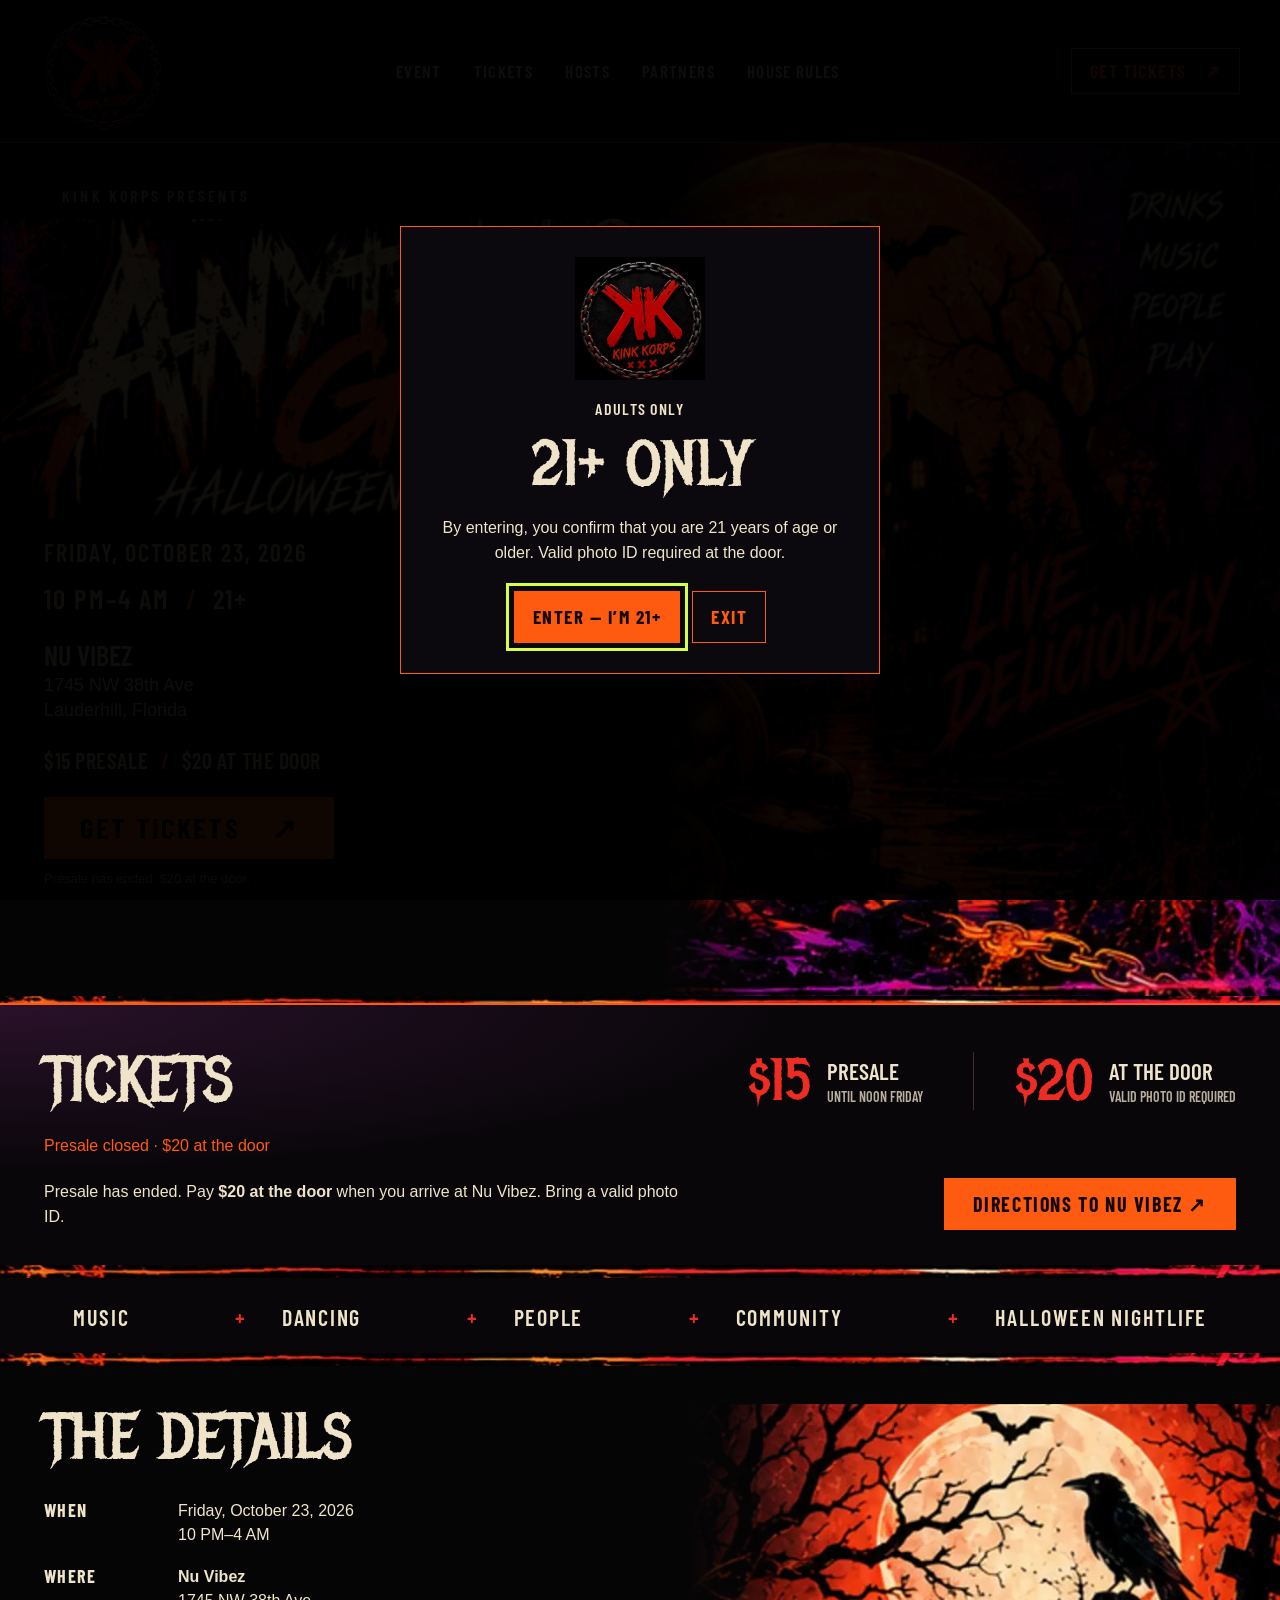
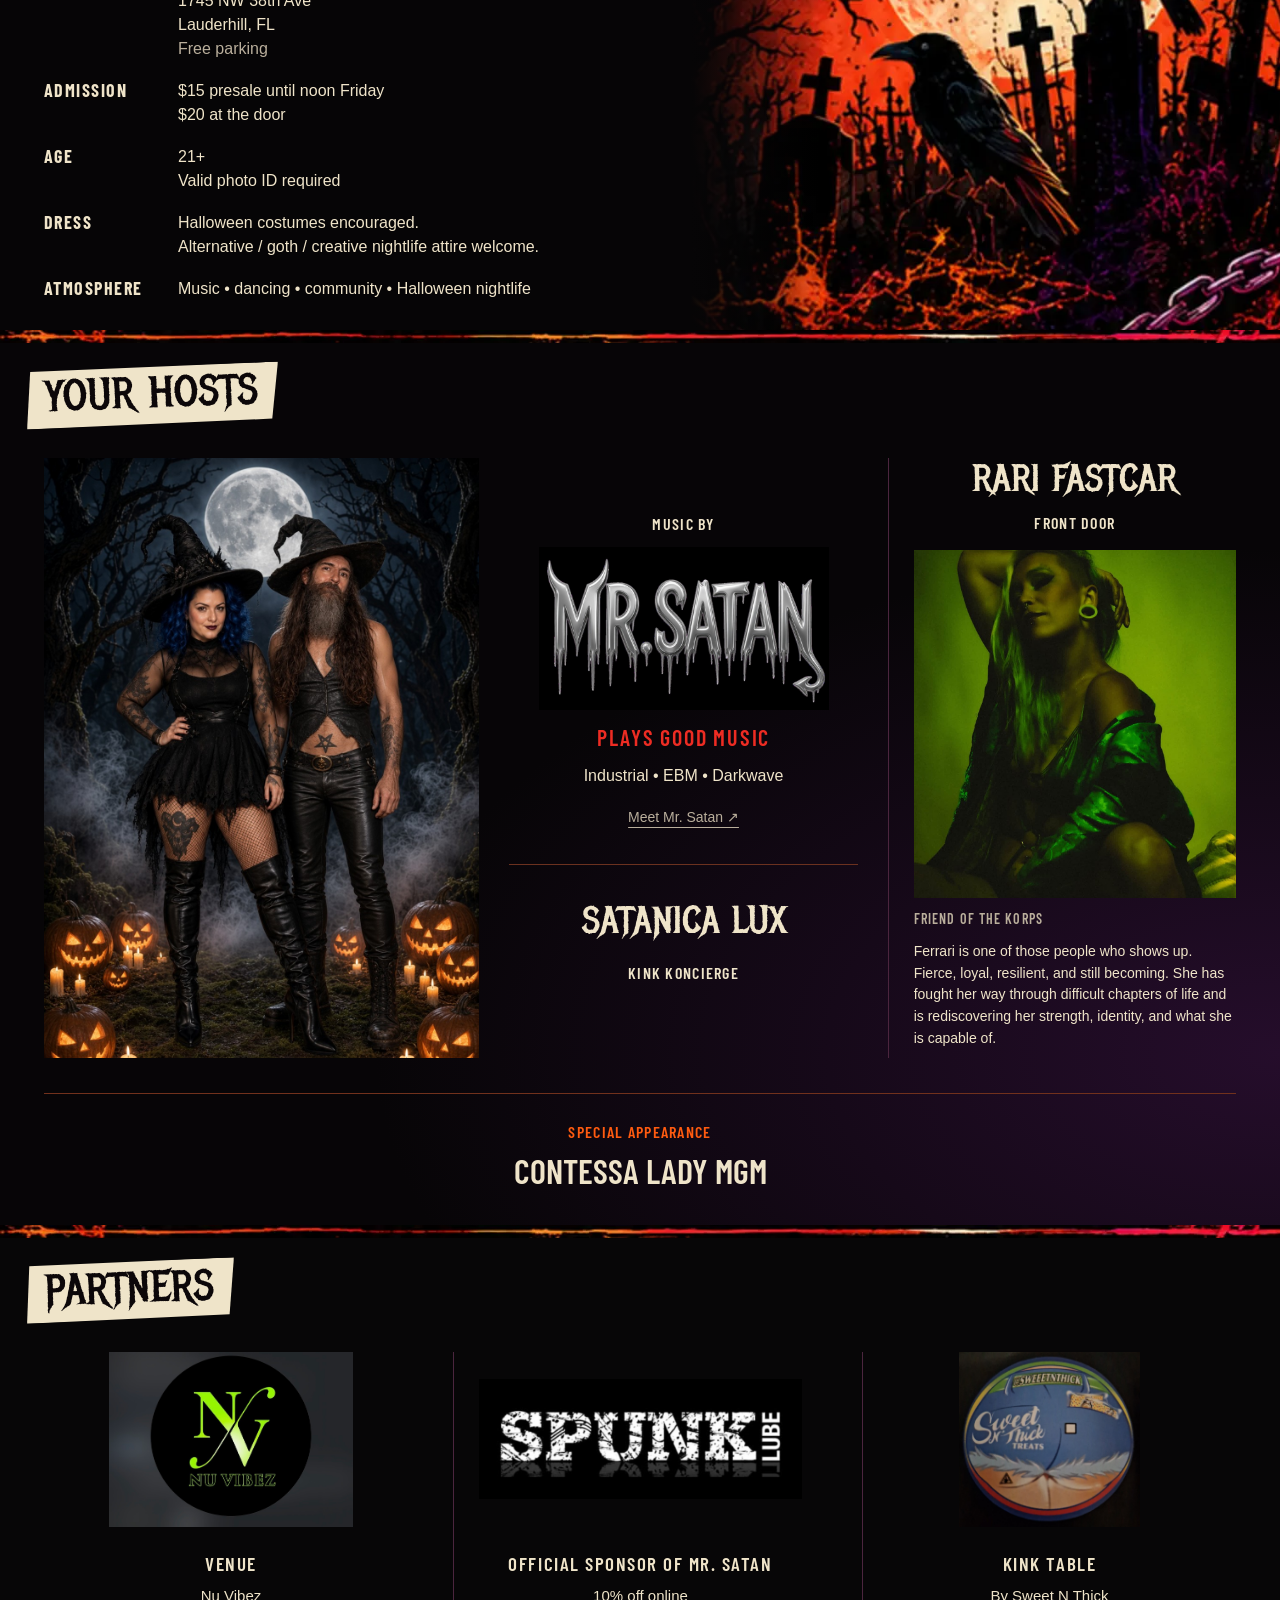
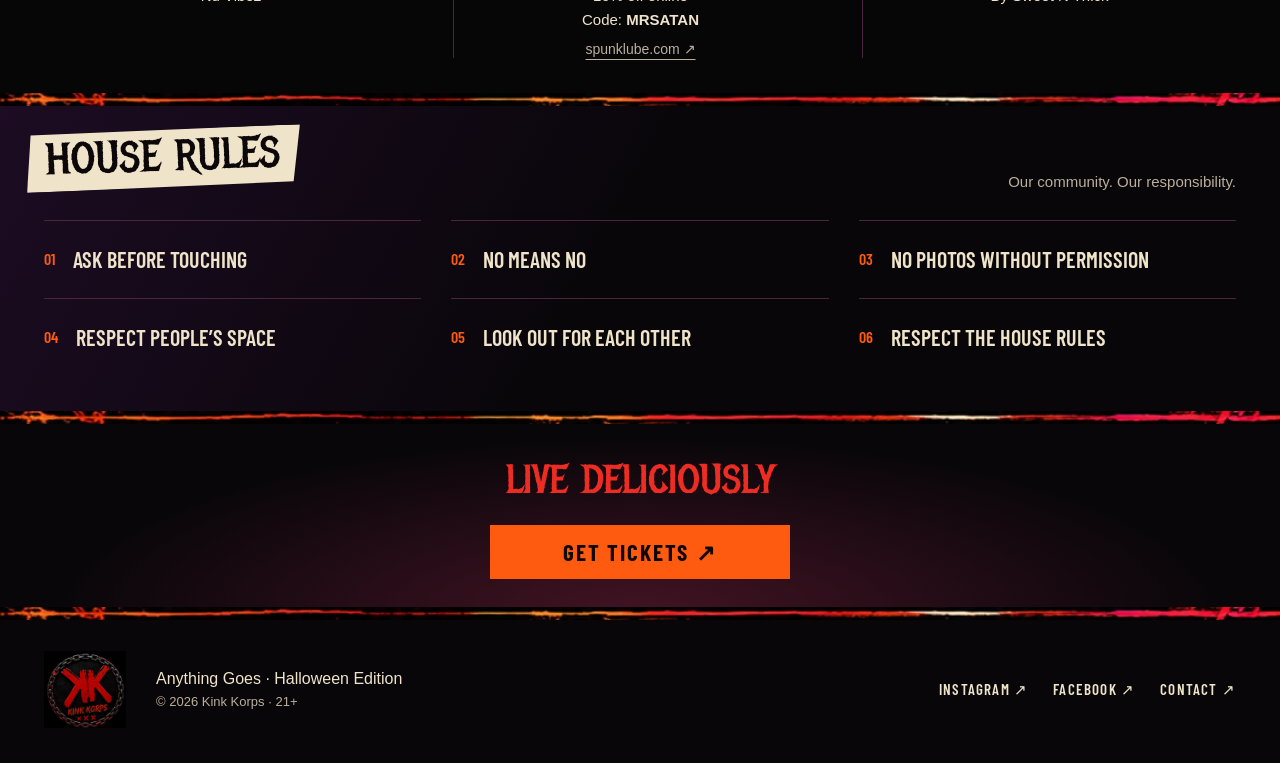
==== commit 2b633b69: "Build approved Halloween website with original assets and responsive ticket flow" ====
--- a/index.html
+++ b/index.html
@@ -1,476 +1,82 @@
 <!doctype html>
 <html lang="en">
 <head>
-  <meta charset="utf-8">
-  <meta name="viewport" content="width=device-width, initial-scale=1">
-
-  <title>Anything Goes Dance &amp; Play Party | Fri Oct 23 | Kink Korps</title>
-  <meta
-    name="description"
-    content="Kink Korps presents Anything Goes, a Halloween dance &amp; play party. Fri Oct 23, 2026, 10PM–4AM at Nu Vibez, Lauderhill FL. 21+. $15 presale until noon Fri, $20 at the door. Live Deliciously."
-  >
-  <meta name="theme-color" content="#050505">
-
-  <meta property="og:type" content="website">
-  <meta property="og:site_name" content="Kink Korps">
-  <meta property="og:title" content="Anything Goes Dance &amp; Play Party | Fri Oct 23">
-  <meta property="og:description" content="Nu Vibez, Lauderhill · 10PM–4AM · 21+ · $15 presale until noon Fri 10/23, $20 at the door. Live Deliciously.">
-  <meta property="og:image" content="https://krystal929-afk.github.io/Kink-Korps/assets/kink-korps-logo.png">
-  <meta name="twitter:card" content="summary_large_image">
-
-  <link rel="icon" href="assets/kink-korps-logo.webp" type="image/webp">
-  <link rel="stylesheet" href="theme.css">
-  <link rel="stylesheet" href="styles.css">
-  <link rel="stylesheet" href="extras.css">
-  <link rel="stylesheet" href="oct23.css">
-  <link rel="preconnect" href="https://fonts.googleapis.com">
-  <link rel="preconnect" href="https://fonts.gstatic.com" crossorigin>
-  <link rel="stylesheet" href="https://fonts.googleapis.com/css2?family=Cinzel:wght@500;700;900&family=Metal+Mania&family=UnifrakturCook:wght@700&display=swap">
-  <link rel="stylesheet" href="oct23-skin.css">
-  <link rel="stylesheet" href="oct23-punch.css">
-
-  <script>
-    document.documentElement.classList.add("age-gate-loading");
-
-    document.addEventListener("DOMContentLoaded", function () {
-      const ageGate = document.getElementById("age-gate");
-      const enterButton = document.getElementById("age-enter");
-      const exitButton = document.getElementById("age-exit");
-      const storageKey = "kinkKorpsAgeVerified";
-
-      function lockPage() {
-        document.body.classList.add("age-gate-open");
-        ageGate.classList.remove("is-hidden");
-      }
-
-      function unlockPage() {
-        ageGate.classList.add("is-hidden");
-        document.body.classList.remove("age-gate-open");
-        document.documentElement.classList.remove("age-gate-loading");
-      }
-
-      let verified = false;
-      try {
-        verified = sessionStorage.getItem(storageKey) === "true";
-      } catch (error) {
-        verified = false;
-      }
-
-      if (verified) unlockPage();
-      else lockPage();
-
-      enterButton.addEventListener("click", function () {
-        try {
-          sessionStorage.setItem(storageKey, "true");
-        } catch (error) {
-          // The gate still works if storage is unavailable.
-        }
-        unlockPage();
-      });
-
-      exitButton.addEventListener("click", function () {
-        if (window.history.length > 1) window.history.back();
-        else window.location.href = "about:blank";
-      });
-    });
-  </script>
+<meta charset="utf-8"><meta name="viewport" content="width=device-width,initial-scale=1">
+<title>Anything Goes • Halloween Edition | Kink Korps</title>
+<meta name="description" content="Kink Korps presents Anything Goes: Halloween Edition. October 23, 2026, 10 PM–4 AM at Nu Vibez, Lauderhill. 21+. $15 presale until noon Friday; $20 at the door.">
+<meta name="theme-color" content="#080609"><link rel="canonical" href="https://kinkkorps.com/">
+<meta property="og:title" content="Anything Goes — Halloween Edition"><meta property="og:description" content="Live Deliciously. October 23 • 10 PM–4 AM • Nu Vibez • 21+"><meta property="og:type" content="website"><meta property="og:url" content="https://kinkkorps.com/"><meta property="og:image" content="https://kinkkorps.com/assets/halloween/kink-korps.jpg"><meta name="twitter:card" content="summary_large_image">
+<link rel="icon" href="assets/halloween/kink-korps.jpg">
+<link rel="stylesheet" href="halloween.css?v=20261023"><script src="halloween.js?v=20261023" defer></script>
 </head>
-
-<body class="age-gate-open page-oct23">
-
-  <div id="age-gate" class="age-gate" role="dialog" aria-modal="true"
-       aria-labelledby="age-gate-title" aria-describedby="age-gate-description">
-    <div class="age-gate-panel">
-      <img class="age-gate-logo" src="assets/kink-korps-logo.webp" alt="Kink Korps" width="664" height="580">
-      <p class="kicker">ADULTS ONLY</p>
-      <h2 id="age-gate-title">21+ ONLY</h2>
-      <p id="age-gate-description">
-        Anything Goes is a 21+ fetish-friendly event. By entering, you confirm
-        that you are 21 years of age or older.
-      </p>
-      <div class="age-gate-actions">
-        <button type="button" id="age-enter" class="button button-primary">ENTER — I'M 21+</button>
-        <button type="button" id="age-exit" class="button button-ghost">EXIT</button>
-      </div>
-      <p class="microcopy">Valid ID required at the door.</p>
-    </div>
-  </div>
-
-  <header class="site-header">
-    <a class="brand" href="#top" aria-label="Kink Korps home">
-      <img src="assets/kink-korps-logo.webp" alt="Kink Korps" width="664" height="580">
-    </a>
-    <nav class="site-nav" aria-label="Primary navigation">
-      <a href="#event">Event</a>
-      <a href="#tickets">Tickets</a>
-      <a href="#hosts">Hosts</a>
-      <a href="#rules">Rules</a>
-    </nav>
-  </header>
-
-  <main id="top">
-
-    <section class="hero">
-      <div class="hero-copy">
-        <p class="seasonal-kicker">HALLOWEEN EDITION</p>
-        <p class="kicker">KINK KORPS PRESENTS</p>
-
-        <h1>
-          ANYTHING<br>
-          <span>GOES</span>
-        </h1>
-
-        <p class="hero-sub">Dance &amp; Play Party</p>
-        <p class="hero-tagline">Live Deliciously</p>
-
-        <p class="hero-facts">
-          <strong>Fri Oct 23</strong> · 10PM–4AM · Nu Vibez, Lauderhill · 21+
-        </p>
-
-        <div class="hero-actions">
-          <a class="button button-primary js-buy" href="#tickets">
-            <span class="js-buy-label">Pay $15 presale</span>
-          </a>
-          <a class="button button-ghost" href="#event">Event details</a>
-        </div>
-        <p class="hero-note js-ticket-note">$15 presale until NOON Fri 10/23. Pay online, include your name + email in the payment note, and your ticket is emailed to you. $20 at the door after.</p>
-      </div>
-
-      <div class="hero-poster-wall" aria-label="Anything Goes, Friday October 23">
-        <figure class="flyer-hero">
-          <img src="assets/oct23/anything-goes-flyer-900.webp"
-               srcset="assets/oct23/anything-goes-flyer-540.webp 540w, assets/oct23/anything-goes-flyer-900.webp 900w"
-               sizes="(max-width: 700px) calc(100vw - 40px), 430px"
-               width="900" height="1350" fetchpriority="high"
-               alt="Anything Goes flyer: Satanica Lux in a red devil costume with a pitchfork and Mr. Satan in a skeleton suit, standing in a purple moonlit graveyard with jack-o'-lanterns and candles. Kink Korps presents Anything Goes, dance and play party, Live Deliciously. Friday, October 23, starts at 10PM. $15 presale, $20 at the door. Nu Vibez, Lauderhill, free parking. Dress code: fetish, lingerie, goth. Music by Mr. Satan, sponsored by Spunk Lube, co-host Satanica Lux. 21+ to play, consent is sexy, respect is mandatory.">
-          <figcaption class="poster-price js-price-poster">$15 PRESALE · $20 DOOR</figcaption>
-        </figure>
-      </div>
-    </section>
-
-    <section id="event" class="section event-section">
-      <div class="section-heading">
-        <p class="kicker">THE NIGHT</p>
-        <h2>Friday, October 23.</h2>
-        <p>
-          Anything Goes returns for Halloween, witchier and wilder. Dress up,
-          strip down, dance, and play. Everyone is welcome.
-        </p>
-      </div>
-
-      <div class="details-grid">
-        <article class="detail">
-          <span class="detail-label">When</span>
-          <strong>Fri Oct 23, 2026</strong>
-          <p>10PM – 4AM</p>
-        </article>
-
-        <article class="detail">
-          <span class="detail-label">Where</span>
-          <strong>Nu Vibez</strong>
-          <p>1745 NW 38th Ave, Lauderhill FL</p>
-          <p>Free parking</p>
-          <a class="text-link" href="https://www.google.com/maps/search/?api=1&amp;query=Nu%20Vibez%2C%201745%20NW%2038th%20Ave%2C%20Lauderhill%2C%20FL"
-             target="_blank" rel="noopener noreferrer">Open in Google Maps ↗</a>
-        </article>
-
-        <article class="detail detail-price">
-          <span class="detail-label">Admission</span>
-          <strong class="js-price-headline">$15 presale</strong>
-          <p class="js-price-detail">Presale ends at NOON Fri 10/23. $20 at the door after that.</p>
-        </article>
-
-        <article class="detail">
-          <span class="detail-label">Age</span>
-          <strong>21+ only</strong>
-          <p>Valid photo ID required at the door. No exceptions.</p>
-        </article>
-
-        <article class="detail detail-wide">
-          <span class="detail-label">Dress code</span>
-          <strong>Fetish · Lingerie · Goth</strong>
-          <p>
-            It's a Halloween party, so costumes are encouraged. Leather, latex, lace, vinyl,
-            harnesses, mesh, corsets, witchy, goth. Come as your darkest self.
-            <b>Birthday suits welcome.</b>
-          </p>
-        </article>
-
-        <article class="detail">
-          <span class="detail-label">The vibe</span>
-          <strong>Everyone welcome</strong>
-          <p>Fetish-friendly, body-positive, and radically inclusive. Halloween / witchy theme.</p>
-        </article>
-      </div>
-    </section>
-
-    <section id="tickets" class="section tickets-section">
-      <article class="ticket-panel">
-        <div class="ticket-copy">
-          <p class="kicker">TICKETS</p>
-          <h2 class="js-ticket-title">Presale $15.</h2>
-          <p class="js-ticket-body">
-            Presale is $15 until <strong>NOON Friday, October 23</strong>. After that,
-            admission is $20 at the door.
-          </p>
-        </div>
-        <div class="ticket-action">
-          <div class="price-stack" aria-label="Ticket prices">
-            <div class="price js-price-pre"><span>Presale</span><strong>$15</strong><em>until noon Fri 10/23</em></div>
-            <div class="price js-price-door"><span>At the door</span><strong>$20</strong><em>after noon Fri 10/23</em></div>
-          </div>
-
-          <div class="pay-block js-pay-block" aria-labelledby="pay-title">
-            <h3 id="pay-title" class="pay-title">Pay $15 presale</h3>
-            <div class="pay-options">
-              <a class="pay-option" href="https://cash.app/$geo969/15" target="_blank" rel="noopener noreferrer">
-                <span class="pay-name">Cash App</span><span class="pay-handle">$geo969</span>
-              </a>
-              <a class="pay-option" href="https://venmo.com/thesatans?txn=pay&amp;amount=15&amp;note=Kink%20Korps%20Oct%2023" target="_blank" rel="noopener noreferrer">
-                <span class="pay-name">Venmo</span><span class="pay-handle">@thesatans</span>
-              </a>
-              <a class="pay-option" href="https://paypal.me/krystalalvarez544/15" target="_blank" rel="noopener noreferrer">
-                <span class="pay-name">PayPal</span><span class="pay-handle">@krystalalvarez544</span>
-              </a>
-              <button type="button" class="pay-option pay-copy js-copy" data-copy="832-387-3426" aria-describedby="zelle-status">
-                <span class="pay-name">Zelle</span><span class="pay-handle">832-387-3426</span>
-                <span class="pay-copy-hint js-copy-hint">Tap to copy</span>
-              </button>
-            </div>
-            <p id="zelle-status" class="sr-only js-copy-status" role="status" aria-live="polite"></p>
-
-            <div class="ticket-flow" aria-label="How presale tickets work">
-              <p class="ticket-flow-title">How presale works</p>
-              <div class="ticket-flow-grid">
-                <div class="ticket-flow-step">
-                  <span>01</span>
-                  <strong>Pay $15</strong>
-                  <p>Choose Cash App, Venmo, PayPal, or Zelle above.</p>
-                </div>
-                <div class="ticket-flow-step">
-                  <span>02</span>
-                  <strong>Add your info</strong>
-                  <p>Put your name and email address in the payment note.</p>
-                </div>
-                <div class="ticket-flow-step">
-                  <span>03</span>
-                  <strong>Get your ticket</strong>
-                  <p>Your digital ticket is emailed to you. Bring it with your photo ID.</p>
-                </div>
-              </div>
-            </div>
-          </div>
-
-          <p class="ticket-note js-ticket-note">Presale ends NOON Fri 10/23. $20 at the door after that. Updates: follow @kink-korps on FetLife.</p>
-        </div>
-      </article>
-    </section>
-
-    <section id="hosts" class="section hosts-section">
-      <div class="section-heading compact">
-        <p class="kicker">YOUR HOSTS</p>
-        <h2>The coven keepers.</h2>
-      </div>
-
-      <div class="hosts-grid">
-        <article class="host-card">
-          <figure><img src="assets/mr-satan.jpg" alt="Mr. Satan"></figure>
-          <div class="host-copy">
-            <p class="kicker">OWNER · MUSIC</p>
-            <h3>Mr. Satan</h3>
-            <p>
-              Taking control of the sound system for the night with dark,
-              heavy-hitting rhythms and hypnotic beats built to keep the dance
-              floor surging from start to finish.
-            </p>
-            <a class="text-link" href="https://krystal929-afk.github.io/Mr.Satan-EPK/" target="_blank" rel="noopener noreferrer">View EPK ↗</a>
-          </div>
-        </article>
-
-        <article class="host-card">
-          <figure><img src="assets/satanica-lux.jpg" alt="Satanica Lux"></figure>
-          <div class="host-copy">
-            <p class="kicker">CO-HOST</p>
-            <h3>Satanica Lux</h3>
-            <p>Setting the tone at the door and welcoming you into the night.</p>
-          </div>
-        </article>
-      </div>
-    </section>
-
-    <section id="rules" class="section rules-section">
-      <div class="section-heading">
-        <p class="kicker">CONSENT &amp; HOUSE RULES</p>
-        <h2>Consent is mandatory.</h2>
-        <p>
-          New to play parties? Come curious. These rules keep the room free,
-          fun, and safe for everyone in it.
-        </p>
-      </div>
-
-      <div class="rules-grid">
-        <article>
-          <span class="rule-number">01</span>
-          <h3>Ask before touching.</h3>
-          <p>Always get explicit, enthusiastic consent before engaging, touching, or joining in.</p>
-        </article>
-        <article>
-          <span class="rule-number">02</span>
-          <h3>No means no.</h3>
-          <p>"No" is always a full sentence. So is "stop", "not now", or silence. Take it gracefully.</p>
-        </article>
-        <article>
-          <span class="rule-number">03</span>
-          <h3>No photos without permission.</h3>
-          <p>Ask before you shoot, and never capture anyone in the background without their OK.</p>
-        </article>
-        <article>
-          <span class="rule-number">04</span>
-          <h3>Respect scenes &amp; space.</h3>
-          <p>Honor everyone's boundaries, privacy, and personal expression. Watch quietly; don't crowd or interrupt a scene.</p>
-        </article>
-        <article>
-          <span class="rule-number">05</span>
-          <h3>Look out for each other.</h3>
-          <p>If anything feels off, find a host or staff right away. Bring good energy and play safely.</p>
-        </article>
-        <article>
-          <span class="rule-number">06</span>
-          <h3>Rules are the rules.</h3>
-          <p>The hosts may remove anyone who breaks them, no refund and no debate.</p>
-        </article>
-      </div>
-    </section>
-
-    <section id="about" class="section manifesto-section">
-      <div class="manifesto-mark">KK</div>
-      <div class="manifesto-copy">
-        <p class="kicker">WHY KINK KORPS EXISTS</p>
-        <h2>No velvet-rope morality.</h2>
-        <p class="manifesto-lede">
-          Kink Korps is for people who want the room a little louder, stranger,
-          sexier, darker, and more alive.
-        </p>
-        <p>
-          We built it for the people who never quite fit the polished version of
-          nightlife. Queer, trans, straight, gay, bi, exhibitionist, private,
-          experienced, brand-new, dressed to kill, barely dressed at all, or just
-          curious. There is room here.
-        </p>
-      </div>
-    </section>
-
-    <section class="section sponsor-section" aria-label="Sponsor">
-      <p class="kicker">SPONSORED BY</p>
-      <a class="sponsor-logo" href="https://spunklube.com" target="_blank" rel="noopener noreferrer">
-        <img src="assets/spunk-lube-logo.webp" alt="Spunk Lube" width="600" height="224">
-      </a>
-      <a class="text-link" href="https://spunklube.com" target="_blank" rel="noopener noreferrer">spunklube.com ↗</a>
-    </section>
-
-    <section id="contact" class="section contact-section">
-      <div class="contact-copy">
-        <p class="kicker">STAY IN THE LOOP</p>
-        <h2>Follow the coven.</h2>
-        <p>Ticket drops, last-minute updates, and what's next after Oct 23 live on our socials.</p>
-      </div>
-      <div class="contact-links">
-        <a href="https://www.instagram.com/kink_korps" target="_blank" rel="noopener noreferrer">
-          <span>Instagram</span><strong>@kink_korps ↗</strong>
-        </a>
-        <a href="https://www.facebook.com/share/1GfdckdrfF/" target="_blank" rel="noopener noreferrer">
-          <span>Facebook</span><strong>Kink Korps ↗</strong>
-        </a>
-        <a href="mailto:mrsatanplaysgoodmusic@gmail.com">
-          <span>Email</span><strong>Get in touch ↗</strong>
-        </a>
-      </div>
-    </section>
-
-  </main>
-
-  <footer class="site-footer">
-    <div class="flyer-credits" aria-label="Party credits">
-      <p><span>Music by</span><strong>Mr. Satan</strong></p>
-      <p><span>Sponsored by</span><strong>Spunk Lube</strong></p>
-      <p><span>Co-host</span><strong>Satanica Lux</strong></p>
-    </div>
-    <p class="flyer-strip">21+ to play <i class="pent" aria-hidden="true"></i> Consent is sexy <i class="pent" aria-hidden="true"></i> Respect is mandatory</p>
-    <img src="assets/kink-korps-logo.webp" alt="Kink Korps" width="664" height="580">
-    <p>Nu Vibez · Lauderhill FL · 21+ · Fetish-Friendly</p>
-    <p class="footer-small">© 2026 Kink Korps</p>
-  </footer>
-
-  <div class="sticky-buy" aria-label="Tickets">
-    <a class="sticky-buy-link js-buy" href="#tickets">
-      <strong class="js-sticky-label">Buy presale $15</strong>
-      <span class="js-sticky-sub">Cash App · Venmo · PayPal · Zelle · until noon Fri 10/23</span>
-    </a>
-  </div>
-
-  <script>
-    (function () {
-      const FETLIFE_HANDLE = "@kink-korps";
-      const PRESALE_ENDS = Date.parse("2026-10-23T12:00:00-04:00");
-      const MAPS_URL = "https://www.google.com/maps/search/?api=1&query=Nu%20Vibez%2C%201745%20NW%2038th%20Ave%2C%20Lauderhill%2C%20FL";
-
-      const doorOnly = Date.now() >= PRESALE_ENDS;
-      document.body.dataset.ticketState = doorOnly ? "door" : "presale";
-
-      const set = (sel, text) => document.querySelectorAll(sel).forEach((el) => { el.textContent = text; });
-
-      if (doorOnly) {
-        document.querySelectorAll(".js-pay-block").forEach((el) => { el.hidden = true; });
-        document.querySelectorAll(".js-buy").forEach((a) => {
-          a.href = MAPS_URL;
-          a.target = "_blank";
-          a.rel = "noopener noreferrer";
-        });
-        set(".js-buy-label", "$20 at the door");
-        set(".js-sticky-label", "$20 at the door");
-        set(".js-sticky-sub", "Presale ended · Nu Vibez, Lauderhill · Directions");
-        set(".js-ticket-note", "Presale has ended. Admission is $20 at the door. Follow " + FETLIFE_HANDLE + " on FetLife for updates.");
-        set(".js-price-headline", "$20 at the door");
-        set(".js-price-detail", "Presale has ended. Pay at the door when you arrive at Nu Vibez.");
-        set(".js-price-poster", "$20 AT THE DOOR");
-        set(".js-ticket-title", "$20 at the door.");
-        set(".js-ticket-body", "Presale has ended. Admission is $20 at the door. Bring a valid ID.");
-      } else {
-        set(".js-ticket-note", "Presale ends NOON Fri 10/23. $20 at the door after that. Updates: follow " + FETLIFE_HANDLE + " on FetLife.");
-      }
-
-      function copyText(text) {
-        if (navigator.clipboard && window.isSecureContext) return navigator.clipboard.writeText(text);
-        return new Promise((resolve, reject) => {
-          const t = document.createElement("textarea");
-          t.value = text;
-          t.setAttribute("readonly", "");
-          t.style.position = "fixed";
-          t.style.opacity = "0";
-          document.body.appendChild(t);
-          t.select();
-          try { document.execCommand("copy") ? resolve() : reject(new Error("copy failed")); }
-          catch (e) { reject(e); }
-          finally { document.body.removeChild(t); }
-        });
-      }
-
-      document.querySelectorAll(".js-copy").forEach((btn) => {
-        const hint = btn.querySelector(".js-copy-hint");
-        const status = document.querySelector(".js-copy-status");
-        btn.addEventListener("click", () => {
-          const value = btn.dataset.copy;
-          copyText(value).then(() => {
-            hint.textContent = "Copied ✓";
-            if (status) status.textContent = "Zelle number " + value + " copied.";
-          }).catch(() => {
-            hint.textContent = "Copy: " + value;
-          }).finally(() => {
-            setTimeout(() => { hint.textContent = "Tap to copy"; }, 2500);
-          });
-        });
-      });
-    })();
-  </script>
-</body>
-</html>+<body>
+<a class="skip" href="#main">Skip to content</a>
+<dialog id="age-gate" aria-labelledby="age-title" aria-describedby="age-description">
+  <img src="assets/halloween/kink-korps.jpg" width="1536" height="1447" alt="Kink Korps">
+  <p class="eyebrow">Adults only</p><h2 id="age-title">21+ ONLY</h2>
+  <p id="age-description">By entering, you confirm that you are 21 years of age or older. Valid photo ID required at the door.</p>
+  <div class="gate-actions"><button class="button" id="age-enter">Enter — I’m 21+</button><button class="outline button" id="age-exit">Exit</button></div>
+</dialog>
+<header class="masthead">
+<a class="brand" href="#top" aria-label="Kink Korps home"><img src="assets/halloween/kink-korps.jpg" width="1536" height="1447" alt="Kink Korps"></a>
+<nav aria-label="Main navigation"><a href="#event">Event</a><a href="#tickets">Tickets</a><a href="#hosts">Hosts</a><a href="#partners">Partners</a><a href="#rules">House rules</a></nav>
+<a class="button outline header-ticket" href="#tickets">Get tickets <span aria-hidden="true">↗</span></a>
+</header>
+<main id="main">
+<section id="top" class="hero framed" aria-labelledby="event-title">
+<div class="hero-copy">
+<p class="eyebrow presents">Kink Korps presents</p>
+<h1 id="event-title"><img class="event-title" src="assets/halloween/event-title.webp" alt="Anything Goes — Halloween Edition" width="940" height="390" fetchpriority="high"></h1>
+<div class="hero-details">
+<p class="hero-date">Friday, October 23, 2026</p><p class="hero-time">10 PM–4 AM <span> / </span> 21+</p>
+<p class="hero-location"><strong>Nu Vibez</strong><br>1745 NW 38th Ave<br>Lauderhill, Florida</p>
+<p class="hero-prices">$15 presale <span>/</span> $20 at the door</p>
+<a class="button hero-cta" href="#tickets">Get tickets <span aria-hidden="true">↗</span></a>
+<p class="small" data-ticket-note>Presale until noon Friday.</p>
+</div></div>
+<figure class="hero-art"><img src="assets/halloween/moon-house.webp" alt="An orange moon above a haunted house and glowing jack-o’-lanterns. Live Deliciously." width="658" height="920" fetchpriority="high"></figure>
+</section>
+<section id="tickets" class="tickets section framed" aria-labelledby="tickets-title">
+<div class="ticket-heading"><h2 id="tickets-title">Tickets</h2><div class="prices"><div><strong>$15</strong><span>Presale<small>Until noon Friday</small></span></div><div><strong>$20</strong><span>At the door<small>Valid photo ID required</small></span></div></div></div>
+<p class="ticket-status" id="ticket-status" role="status">Presale ends at noon Friday, October 23 (Eastern).</p>
+<div id="payment-area" hidden>
+<ol class="ticket-flow"><li><span>01</span><div><strong>Pay</strong><p>Choose a payment method below.</p></div></li><li><span>02</span><div><strong>Include your name + email</strong><p>Add both to the payment note.</p></div></li><li><span>03</span><div><strong>Receive your digital ticket</strong><p>Delivered by email. Bring it with your ID.</p></div></li></ol>
+<div class="payment-methods">
+<a href="https://cash.app/$geo969/15" target="_blank" rel="noopener noreferrer"><strong>Cash App <span aria-hidden="true">↗</span></strong><span>$geo969</span></a>
+<a href="https://venmo.com/thesatans?txn=pay&amp;amount=15&amp;note=Kink%20Korps%20Oct%2023" target="_blank" rel="noopener noreferrer"><strong>Venmo <span aria-hidden="true">↗</span></strong><span>@thesatans</span></a>
+<a href="https://paypal.me/krystalalvarez544/15" target="_blank" rel="noopener noreferrer"><strong>PayPal <span aria-hidden="true">↗</span></strong><span>@krystalalvarez544</span></a>
+<button id="copy-zelle" type="button"><strong>Zelle <span aria-hidden="true">⧉</span></strong><span>832-387-3426</span><small>Copy number</small></button>
+</div><p id="copy-status" role="status" aria-live="polite"></p>
+</div>
+<div id="door-area" hidden><p>Presale has ended. Pay <strong>$20 at the door</strong> when you arrive at Nu Vibez. Bring a valid photo ID.</p><a class="button" href="https://www.google.com/maps/search/?api=1&amp;query=Nu%20Vibez%2C%201745%20NW%2038th%20Ave%2C%20Lauderhill%2C%20FL" target="_blank" rel="noopener noreferrer">Directions to Nu Vibez ↗</a></div>
+<noscript><p>Presale ends at noon Eastern on October 23, 2026. After noon, admission is $20 at the door. For ticket help: <a href="mailto:mrsatanplaysgoodmusic@gmail.com">email us</a>.</p></noscript>
+</section>
+<div class="night-strip framed" aria-label="The atmosphere"><span>Music</span><span>Dancing</span><span>People</span><span>Community</span><span>Halloween nightlife</span></div>
+<section id="event" class="details section framed" aria-labelledby="details-title">
+<div class="details-copy"><h2 id="details-title">The details</h2><dl>
+<div><dt>When</dt><dd>Friday, October 23, 2026<br>10 PM–4 AM</dd></div>
+<div><dt>Where</dt><dd><strong>Nu Vibez</strong><br>1745 NW 38th Ave<br>Lauderhill, FL<br><span class="muted">Free parking</span></dd></div>
+<div><dt>Admission</dt><dd>$15 presale until noon Friday<br>$20 at the door</dd></div>
+<div><dt>Age</dt><dd>21+<br>Valid photo ID required</dd></div>
+<div><dt>Dress</dt><dd>Halloween costumes encouraged.<br>Alternative / goth / creative nightlife attire welcome.</dd></div>
+<div><dt>Atmosphere</dt><dd>Music • dancing • community • Halloween nightlife</dd></div>
+</dl></div><figure class="raven-art"><img src="assets/halloween/ravens.webp" alt="Ravens watch over a moonlit graveyard." width="730" height="605" loading="lazy"></figure>
+</section>
+<section id="hosts" class="hosts section framed" aria-labelledby="hosts-title"><h2 class="paper-title" id="hosts-title">Your hosts</h2>
+<div class="host-layout">
+<figure class="host-photo"><img src="assets/halloween/hosts.jpg" alt="Satanica Lux and Mr. Satan in witch hats, standing together in a Halloween scene." width="1024" height="1536" loading="lazy"></figure>
+<div class="host-identities"><article><p class="eyebrow">Music by</p><h3><img class="satan-logo" src="assets/halloween/mr-satan-logo.png" alt="Mr. Satan" width="918" height="516" loading="lazy"></h3><p class="red-label">Plays good music</p><p>Industrial • EBM • Darkwave</p><a class="text-link" href="https://krystal929-afk.github.io/Mr.Satan-EPK/" target="_blank" rel="noopener noreferrer">Meet Mr. Satan ↗</a></article><article class="satanica"><h3>Satanica Lux</h3><p class="eyebrow">Kink Koncierge</p></article></div>
+<article class="rari"><div><h3>Rari Fastcar</h3><p class="eyebrow">Front Door</p></div><img src="assets/halloween/rari-green.jpg" alt="Rari Fastcar in her original green-lit portrait." width="1024" height="1536" loading="lazy"><div class="rari-copy"><p class="eyebrow">Friend of the Korps</p><p>Ferrari is one of those people who shows up. Fierce, loyal, resilient, and still becoming. She has fought her way through difficult chapters of life and is rediscovering her strength, identity, and what she is capable of.</p></div></article>
+</div><div class="appearance"><p class="eyebrow">Special appearance</p><h3>Contessa Lady MGM</h3></div>
+</section>
+<section id="partners" class="partners section framed" aria-labelledby="partners-title"><h2 class="paper-title" id="partners-title">Partners</h2><div class="partner-grid">
+<article><img src="assets/nu-vibez-logo.jpg" width="1170" height="840" alt="Nu Vibez" loading="lazy"><h3>Venue</h3><p>Nu Vibez</p></article>
+<article><a href="https://spunklube.com" target="_blank" rel="noopener noreferrer"><img src="assets/halloween/spunk-lube.jpg" width="1536" height="559" alt="Spunk Lube" loading="lazy"></a><h3>Official sponsor of Mr. Satan</h3><p>10% off online<br>Code: <strong>MRSATAN</strong></p><a class="text-link" href="https://spunklube.com" target="_blank" rel="noopener noreferrer">spunklube.com ↗</a></article>
+<article><img src="assets/halloween/sweet-n-thick.jpg" width="1536" height="1479" alt="Sweet N Thick Treats" loading="lazy"><h3>Kink Table</h3><p>By Sweet N Thick</p></article>
+</div></section>
+<section id="rules" class="rules section framed" aria-labelledby="rules-title"><div class="rules-heading"><h2 class="paper-title" id="rules-title">House rules</h2><p>Our community. Our responsibility.</p></div><ol><li>Ask before touching</li><li>No means no</li><li>No photos without permission</li><li>Respect people’s space</li><li>Look out for each other</li><li>Respect the house rules</li></ol></section>
+<section class="closing section framed"><p class="closing-line">Live Deliciously</p><a class="button" href="#tickets">Get tickets ↗</a></section>
+</main>
+<footer><a href="#top"><img src="assets/halloween/kink-korps.jpg" width="1536" height="1447" alt="Kink Korps"></a><div><p>Anything Goes · Halloween Edition</p><p class="small">© 2026 Kink Korps · 21+</p></div><nav aria-label="Social links"><a href="https://www.instagram.com/kink_korps" target="_blank" rel="noopener noreferrer">Instagram ↗</a><a href="https://www.facebook.com/share/1GfdckdrfF/" target="_blank" rel="noopener noreferrer">Facebook ↗</a><a href="mailto:mrsatanplaysgoodmusic@gmail.com">Contact ↗</a></nav></footer>
+<a class="mobile-ticket button" href="#tickets"><span id="mobile-label">Get tickets</span><span aria-hidden="true">↗</span></a>
+</body></html>
--- a/halloween.css
+++ b/halloween.css
@@ -0,0 +1,8 @@
+@font-face{font-family:'Metal Mania';font-style:normal;font-weight:400;font-display:swap;src:url('assets/halloween/fonts/metal-mania-latin-400-normal.woff2') format('woff2')}@font-face{font-family:'Barlow Condensed';font-style:normal;font-weight:400 600;font-display:swap;src:url('assets/halloween/fonts/barlow-condensed-latin-600-normal.woff2') format('woff2')}@font-face{font-family:'Barlow Condensed';font-style:normal;font-weight:700 900;font-display:swap;src:url('assets/halloween/fonts/barlow-condensed-latin-700-normal.woff2') format('woff2')}
+:root{color-scheme:dark;--black:#080609;--bone:#efe4c9;--orange:#ff5b10;--red:#ed2c23;--purple:#88239f;--muted:#baaf9c;--line:#4b253e;font-family:Arial,Helvetica,sans-serif;font-size:16px;color:var(--bone);background:var(--black)}*{box-sizing:border-box}body{margin:0}h1,h2,h3,p,figure{margin:0}img{max-width:100%;height:auto;display:block}a{color:inherit;text-decoration:none}button{font:inherit;cursor:pointer}p{line-height:1.6}a:focus-visible,button:focus-visible{outline:3px solid #d6ff48;outline-offset:5px}a:hover{color:var(--orange)}[hidden]{display:none!important}html{scroll-behavior:smooth;scroll-padding-top:24px}.skip{position:fixed;top:-100px;left:20px;z-index:100;background:var(--bone);color:#000;padding:14px}.skip:focus{top:10px}.eyebrow,nav,.button,dt,.red-label,.hero-date,.hero-time,.hero-prices,.night-strip,.partner-grid h3{font-family:'Barlow Condensed',Arial,sans-serif;text-transform:uppercase;letter-spacing:.08em}.eyebrow{font-size:16px;font-weight:600}.small{font-size:13px;color:var(--muted)}.muted{color:var(--muted)}.button{display:inline-flex;justify-content:center;align-items:center;gap:32px;min-height:52px;padding:12px 28px;font-size:23px;font-weight:700;background:var(--orange);color:#110806;border:1px solid var(--orange);transition:background .15s}.button:hover{color:#000;background:#ff8b38}.button.outline{background:transparent;color:var(--orange)}.button.outline:hover{background:var(--orange);color:#000}.masthead,main,footer{max-width:1320px;margin-inline:auto}.masthead{display:flex;align-items:center;justify-content:space-between;padding:12px 40px;gap:28px}.brand{flex:0 0 125px}.brand img{width:125px;height:118px;object-fit:contain}.masthead nav{display:flex;gap:32px;font-weight:600;font-size:17px}.masthead nav a{padding-block:14px}.header-ticket{font-size:18px;min-height:46px;padding:10px 18px;gap:18px}.framed{position:relative;border-bottom:2px solid var(--orange)}.framed:after{content:'';position:absolute;left:0;right:0;bottom:-6px;height:13px;background:url('assets/halloween/divider.webp') center/100% 100%;pointer-events:none;z-index:2}.hero{display:grid;grid-template-columns:1.08fr 1fr;overflow:hidden;border-top:1px solid var(--purple);background:#050405}.hero-copy{padding:40px 0 42px 44px;z-index:1}.presents{margin-left:18px;letter-spacing:.2em;color:#d4adcf}.event-title{width:100%;margin-top:10px;mix-blend-mode:lighten}h1{margin-left:-42px;margin-right:-62px;position:relative;z-index:2}.hero-details{padding-top:15px;max-width:520px}.hero-date{font-size:24px;font-weight:600}.hero-time{font-size:27px;margin-top:4px}.hero-time span,.hero-prices span{color:var(--orange);padding-inline:8px}.hero-location{margin-top:18px;line-height:1.4;font-size:18px}.hero-location strong{font:600 28px 'Barlow Condensed',sans-serif;text-transform:uppercase}.hero-prices{font-size:22px;margin-top:20px;font-weight:600;letter-spacing:.025em}.hero-cta{margin-top:18px;min-width:290px;font-size:29px}.hero-details .small{margin-top:10px}.hero-art{height:100%;min-width:0;position:relative;overflow:hidden}.hero-art img{width:100%;height:100%;object-fit:cover;object-position:center}.hero-art:before{content:'';position:absolute;inset:0;background:linear-gradient(90deg,#050405,transparent 20%);pointer-events:none}.section{padding:42px 44px}h2{font:400 clamp(40px,5vw,65px)/1.05 'Metal Mania',Georgia,serif;text-transform:uppercase}h3{font:500 31px/1.1 'Barlow Condensed',sans-serif}.ticket-heading{display:flex;align-items:center;justify-content:space-between;gap:30px}.tickets{background:radial-gradient(ellipse at 0 0,#29112a,transparent 45%),#080609}.prices{display:flex;gap:50px}.prices>div{display:flex;align-items:center;gap:16px}.prices>div+div{border-left:1px solid var(--line);padding-left:42px}.prices strong{font:400 58px/1 'Metal Mania',serif;color:var(--red)}.prices span{font:600 23px 'Barlow Condensed',sans-serif;text-transform:uppercase}.prices small{display:block;font:500 14px 'Barlow Condensed',sans-serif;color:var(--muted);margin-top:3px}.ticket-status{margin-top:18px;color:var(--orange)}.ticket-flow{padding:0;list-style:none;display:grid;grid-template-columns:repeat(3,1fr);gap:28px;margin:28px 0}.ticket-flow li{display:flex;gap:16px}.ticket-flow li>span{font:40px/1 'Metal Mania',serif;color:var(--red)}.ticket-flow strong{font:600 23px 'Barlow Condensed',sans-serif;text-transform:uppercase}.ticket-flow p{font-size:14px;color:var(--muted);margin-top:5px}.payment-methods{display:grid;grid-template-columns:repeat(4,1fr);gap:14px}.payment-methods a,.payment-methods button{text-align:left;background:#0d080f;border:1px solid #7b367f;padding:20px;color:var(--bone);min-width:0;overflow-wrap:anywhere}.payment-methods strong{display:flex;justify-content:space-between;font:600 25px 'Barlow Condensed',sans-serif;letter-spacing:.01em;margin-bottom:8px}.payment-methods strong span{color:var(--orange)}.payment-methods a>span,.payment-methods button>span{font-size:13px}.payment-methods small{display:block;margin-top:8px;color:var(--muted)}.payment-methods a:hover,.payment-methods button:hover{background:#211324;border-color:var(--orange)}#copy-status:empty{display:none}#copy-status{margin-top:12px}#door-area{margin-top:20px;display:flex;align-items:center;justify-content:space-between;gap:30px}#door-area p{max-width:650px}#door-area .button{font-size:20px;white-space:nowrap}.night-strip{padding:30px;display:flex;align-items:center;justify-content:space-around;gap:20px;font-size:22px;text-align:center;letter-spacing:.08em}.night-strip span+span:before{content:'+';color:var(--red);margin-right:35px}.details{display:grid;grid-template-columns:1.1fr 1fr;gap:0;padding-right:0;padding-bottom:0;background:#060506}.details-copy{padding-bottom:36px;position:relative;z-index:1}.details h2{margin-bottom:28px;color:var(--bone)}dl{margin:0}dl>div{display:grid;grid-template-columns:118px 1fr;gap:16px;margin-top:18px}dt{font-size:18px;font-weight:700;color:var(--bone)}dd{margin:0;font-size:16px;line-height:1.5}.raven-art{align-self:stretch;overflow:hidden;position:relative}.raven-art img{width:100%;height:100%;object-fit:cover;object-position:55% center}.raven-art:before{content:'';position:absolute;inset:0;background:linear-gradient(90deg,#060506,transparent 22%)}.paper-title{display:inline-block;padding:5px 20px 9px;background:var(--bone);color:#0c0709;transform:rotate(-2deg);font-size:43px;margin-left:-18px;margin-top:-15px;margin-bottom:32px;clip-path:polygon(2% 3%,100% 0,97% 96%,0 100%)}.hosts{background:radial-gradient(ellipse at 100% 80%,#250d2b,transparent 50%),#070507}.host-layout{display:grid;grid-template-columns:1.25fr 1fr 1fr;gap:30px}.host-photo img{width:100%;height:100%;object-fit:cover;object-position:top;max-height:600px}.host-identities{text-align:center;display:flex;flex-direction:column;justify-content:center}.host-identities article{padding:10px 0 28px}.satan-logo{width:100%;max-width:290px;margin:10px auto}.red-label{color:var(--red);font-size:22px;margin-bottom:8px}.host-identities p:not(.eyebrow):not(.red-label){font-size:16px}.text-link{font-size:14px;text-decoration:underline;text-underline-offset:5px}.host-identities .text-link{display:inline-block;margin-top:20px;color:var(--muted)}.host-identities .satanica{border-top:1px solid #6b311f;padding-top:35px;margin-top:10px}.satanica h3,.rari h3{font-family:'Metal Mania',serif;text-transform:uppercase;font-size:clamp(28px,3vw,40px)}.satanica .eyebrow{margin-top:18px}.rari{border-left:1px solid var(--line);padding-left:25px}.rari>div:first-child{text-align:center;margin-bottom:15px}.rari .eyebrow{margin-top:10px}.rari>img{width:100%;aspect-ratio:1/1.08;object-fit:cover;object-position:50% 20%}.rari-copy p:last-child{font-size:14px;line-height:1.55;margin-top:10px}.rari-copy .eyebrow{color:var(--muted);font-size:14px}.appearance{border-top:1px solid #71311c;margin-top:35px;padding-top:25px;text-align:center}.appearance .eyebrow{color:var(--orange);margin-bottom:8px}.appearance h3{text-transform:uppercase;font-weight:600;font-size:34px}.partners{background:#070607}.partner-grid{display:grid;grid-template-columns:repeat(3,1fr);gap:35px}.partner-grid article{text-align:center;padding:0 25px}.partner-grid article+article{border-left:1px solid var(--line)}.partner-grid img{width:100%;height:175px;object-fit:contain;margin-bottom:25px}.partner-grid h3{font-size:19px;line-height:1.3}.partner-grid p{font-size:15px;margin:8px 0}.partner-grid .text-link{color:var(--muted)}.rules{background:linear-gradient(120deg,#1d0c23,transparent 50%),#080609}.rules-heading{display:flex;justify-content:space-between;gap:20px;align-items:center}.rules-heading p{font-size:15px;color:var(--muted)}.rules ol{padding:0;list-style:none;counter-reset:rules;display:grid;grid-template-columns:repeat(3,1fr);gap:0 30px;margin:0}.rules li{counter-increment:rules;border-top:1px solid var(--line);padding:24px 0;font:600 22px/1.3 'Barlow Condensed',sans-serif;text-transform:uppercase;display:flex;gap:18px;align-items:center}.rules li:before{content:'0' counter(rules);color:var(--orange);font-size:16px}.closing{text-align:center;padding-block:35px;background:radial-gradient(ellipse at 50% 100%,#421323,transparent 65%)}.closing-line{font:40px 'Metal Mania',serif;text-transform:uppercase;color:var(--red);margin-bottom:20px}.closing .button{min-width:300px}footer{display:flex;align-items:center;justify-content:space-between;gap:30px;padding:35px 44px}footer img{width:82px}footer>div{margin-right:auto}footer nav{display:flex;gap:25px;font-size:15px}.mobile-ticket{display:none}dialog{background:#0b080e;color:var(--bone);border:1px solid var(--orange);padding:30px;width:min(480px,calc(100% - 32px));text-align:center;max-height:90vh;overflow:auto}dialog::backdrop{background:rgba(0,0,0,.94)}dialog img{width:130px;margin:0 auto 16px}dialog h2{margin:10px 0 16px}dialog>p:not(.eyebrow){font-size:16px}.gate-actions{display:flex;gap:12px;justify-content:center;margin-top:25px}.gate-actions .button{font-size:19px;padding:12px 18px}body:has(dialog[open]){overflow:hidden}
+@media(min-width:1500px){body{background:radial-gradient(ellipse at 0 50%,#180b1a,transparent 30%),radial-gradient(ellipse at 100% 0,#2d1113,transparent 30%),#030303}main{border-inline:1px solid #291329}}
+@media(max-width:1000px){.masthead{padding:12px 24px;gap:15px}.masthead nav{gap:20px}.header-ticket{display:none}.hero-copy{padding-left:30px}h1{margin-left:-25px;margin-right:-35px}.hero-date{font-size:20px}.hero-art img{object-position:55% center}.section{padding:32px}.prices{gap:20px}.prices>div+div{padding-left:20px}.night-strip{font-size:18px;gap:12px}.night-strip span+span:before{margin-right:18px}.host-layout{gap:18px;grid-template-columns:1.2fr 1fr}.rari{grid-column:1/-1;display:grid;grid-template-columns:200px 1fr;gap:0 25px;padding:25px 0 0;border-left:0;border-top:1px solid var(--line)}.rari>div:first-child{grid-column:2;grid-row:1;text-align:left;margin:0}.rari>img{grid-row:1/3;grid-column:1;max-height:260px}.rari-copy{grid-column:2}.rari-copy p:last-child{font-size:16px}.rari h3{font-size:36px}.details{padding-right:0}.details dl>div{grid-template-columns:95px 1fr;gap:12px}.partner-grid{gap:15px}.partner-grid article{padding:0 12px}footer{padding:30px}footer nav{flex-wrap:wrap;gap:15px}}
+@media(max-width:650px){.masthead{padding:8px 16px;gap:16px;align-items:center}.brand{flex-basis:77px}.brand img{width:77px;height:76px}.masthead nav{gap:4px 19px;flex-wrap:wrap;justify-content:flex-end;font-size:14px;max-width:280px}.masthead nav a{padding:8px 0}.masthead nav a:last-child{display:none}.hero{display:block}.hero-copy{padding:22px 22px 28px}.presents{font-size:14px;margin-left:0;letter-spacing:.14em}h1{margin:8px -22px 0}.event-title{margin:0;width:100%}.hero-art{position:absolute;top:185px;right:0;width:74%;height:370px;z-index:0}.hero-art img{object-position:center}.hero-art:before{background:linear-gradient(90deg,#050405,transparent 20%),linear-gradient(0deg,#050405,transparent 25%)}.hero-details{margin-top:280px;padding-top:0;position:relative;z-index:1}.hero-date{font-size:23px}.hero-time{font-size:25px}.hero-location{margin-top:14px;font-size:16px}.hero-prices{font-size:21px}.hero-cta{min-width:0;width:100%;font-size:25px}.hero-details .small{text-align:center}.section{padding:30px 22px}.ticket-heading{display:block}.ticket-heading h2{font-size:48px;margin-bottom:22px}.prices{justify-content:space-between;gap:16px}.prices>div{gap:10px}.prices strong{font-size:45px}.prices span{font-size:20px}.prices small{font-size:12px}.prices>div+div{padding-left:15px}.ticket-status{font-size:15px}.ticket-flow{grid-template-columns:1fr;gap:22px;margin-top:24px}.ticket-flow li>span{width:40px;flex-shrink:0}.payment-methods{grid-template-columns:repeat(2,1fr);gap:10px}.payment-methods a,.payment-methods button{padding:16px 12px}.payment-methods strong{font-size:23px}#door-area{display:block}#door-area p{font-size:16px}#door-area .button{width:100%;margin-top:20px;white-space:normal;font-size:21px}.night-strip{flex-wrap:wrap;padding:23px 15px;gap:12px 20px;font-size:17px}.night-strip span+span:before{display:none}.night-strip span{border-bottom:1px solid var(--red);padding-bottom:4px}.details{display:block;padding-bottom:0}.details-copy{padding-bottom:20px}.details h2{font-size:46px}.details dl>div{grid-template-columns:90px 1fr;gap:10px}dd{font-size:15px}dt{font-size:17px}.raven-art{height:260px;margin:0 -22px}.raven-art img{object-position:center 40%}.raven-art:before{background:linear-gradient(180deg,#060506,transparent 20%)}.paper-title{font-size:37px;margin-left:-10px;margin-bottom:24px}.host-layout{display:grid;grid-template-columns:1fr;gap:0}.host-photo{max-height:470px;overflow:hidden}.host-photo img{height:auto;max-height:none;object-fit:contain}.host-identities{display:grid;grid-template-columns:1fr 1fr;align-items:center;gap:15px;margin-top:15px}.host-identities article{padding:8px 0 20px}.host-identities .satanica{margin:0;padding:10px 0 20px 15px;border-top:0;border-left:1px solid var(--line)}.host-identities .eyebrow{font-size:13px}.host-identities p:not(.eyebrow):not(.red-label){font-size:13px}.satanica h3{font-size:30px}.satan-logo{margin:5px auto}.red-label{font-size:16px}.host-identities .text-link{font-size:12px;margin-top:12px}.rari{display:grid;grid-template-columns:42% 1fr;gap:0 17px;margin-top:10px;padding-top:24px}.rari>img{height:240px;max-height:none;aspect-ratio:auto;object-position:48% 0}.rari h3{font-size:28px}.rari>div:first-child{align-self:end}.rari .eyebrow{font-size:13px;margin-top:8px}.rari-copy{grid-column:1/-1;margin-top:12px}.rari-copy p:last-child{font-size:15px}.appearance{margin-top:25px;padding-top:22px}.appearance h3{font-size:28px}.partner-grid{grid-template-columns:1fr;gap:0}.partner-grid article{padding:25px 0;display:grid;grid-template-columns:42% 1fr;align-content:center;gap:5px 20px}.partner-grid article+article{border-left:0;border-top:1px solid var(--line)}.partner-grid article>img,.partner-grid article>a:first-child{grid-column:1;grid-row:1/4;align-self:center}.partner-grid img{height:120px;margin:0}.partner-grid h3,.partner-grid p,.partner-grid article>.text-link{grid-column:2;align-self:center}.partner-grid h3{font-size:18px}.partner-grid p{font-size:14px;margin:0}.partner-grid .text-link{font-size:13px}.rules-heading{display:block}.rules-heading p{margin:-5px 0 24px}.rules ol{grid-template-columns:1fr;gap:0}.rules li{padding:18px 0;font-size:22px}.closing-line{font-size:36px}.closing .button{min-width:0;width:100%}footer{padding:28px 22px 100px;flex-wrap:wrap;gap:20px}footer img{width:65px}footer>div{max-width:65%;font-size:14px}footer nav{width:100%;justify-content:space-between}.mobile-ticket{display:flex;position:fixed;bottom:0;left:0;right:0;z-index:5;min-height:58px;padding:12px 22px calc(12px + env(safe-area-inset-bottom));justify-content:space-between;border-top:1px solid #ffb16a;font-size:23px}body:has(dialog[open]) .mobile-ticket{visibility:hidden}}
+@media(prefers-reduced-motion:reduce){html{scroll-behavior:auto}*{transition:none!important}}
+
+@media(max-width:650px){.prices>div{flex:1;min-width:0}.prices span{min-width:0}.prices small{overflow-wrap:break-word}.hero-art{top:170px}.hero-details{margin-top:300px}}
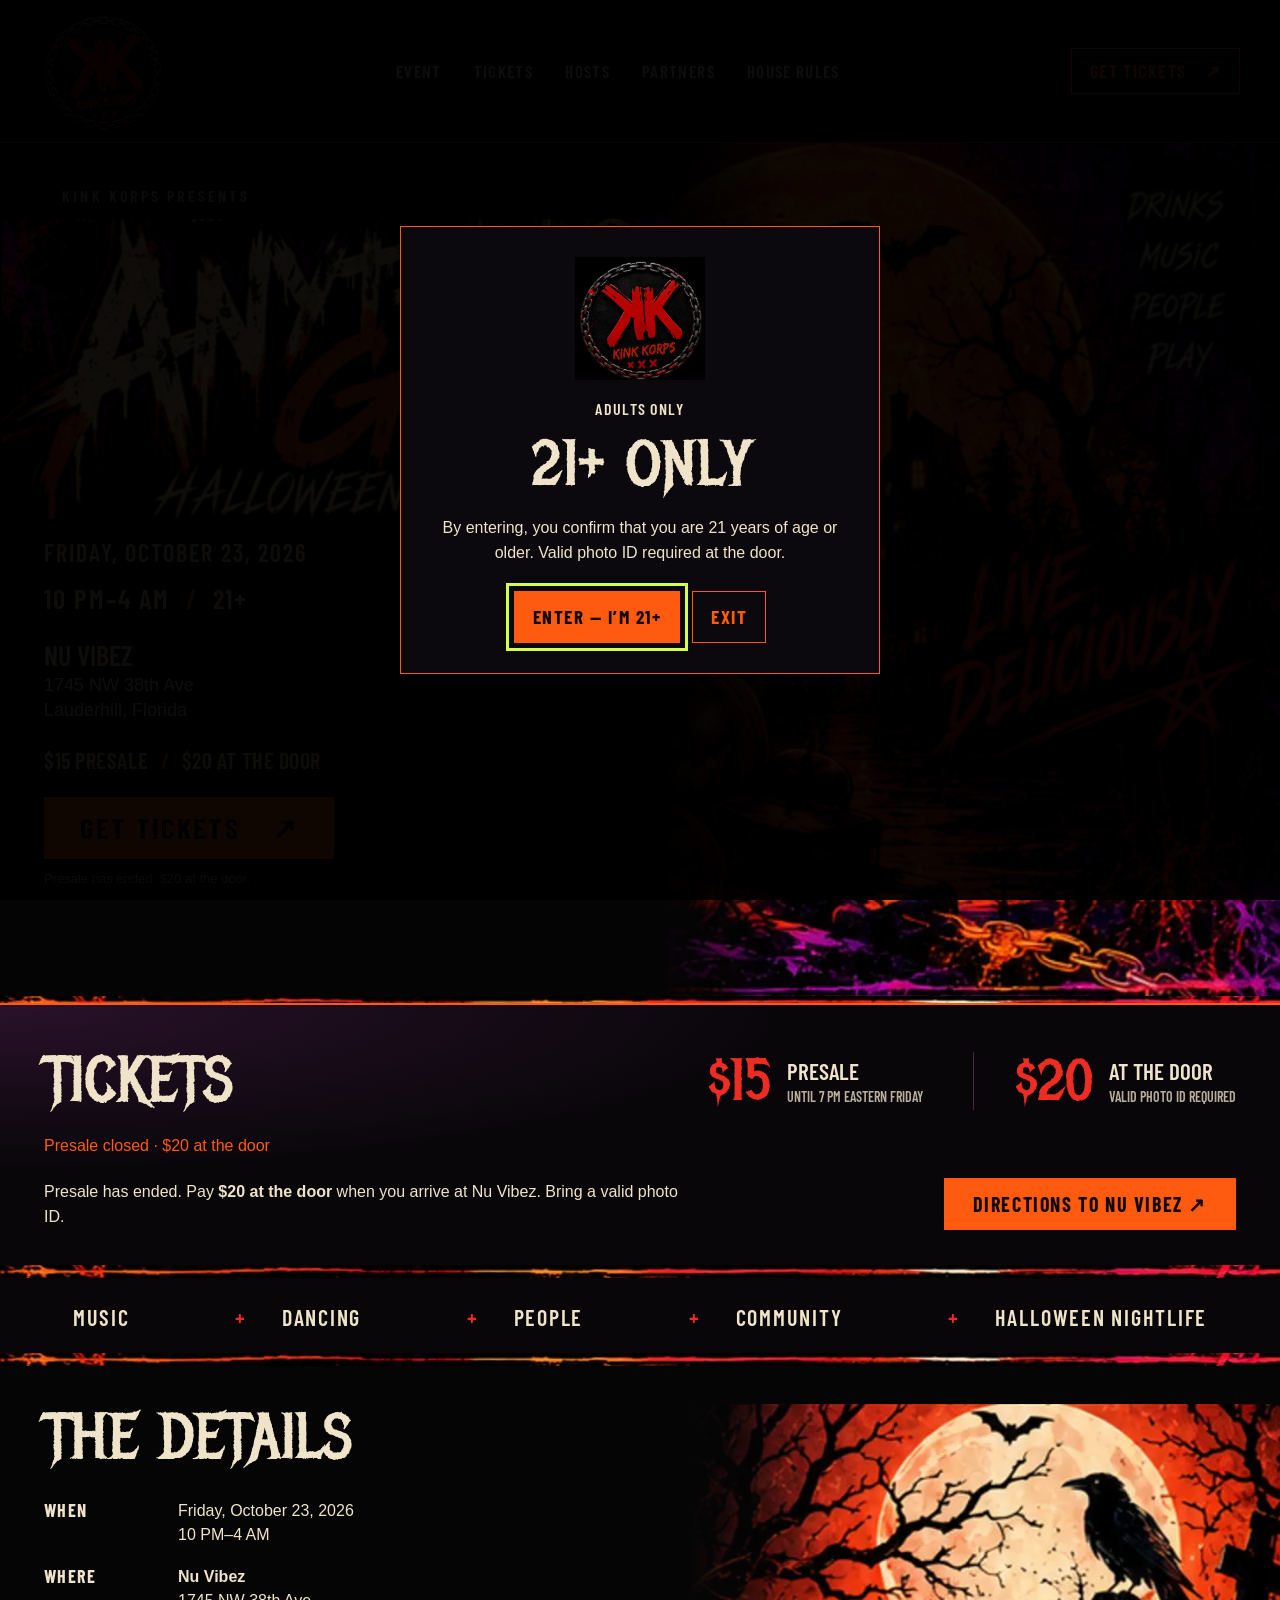
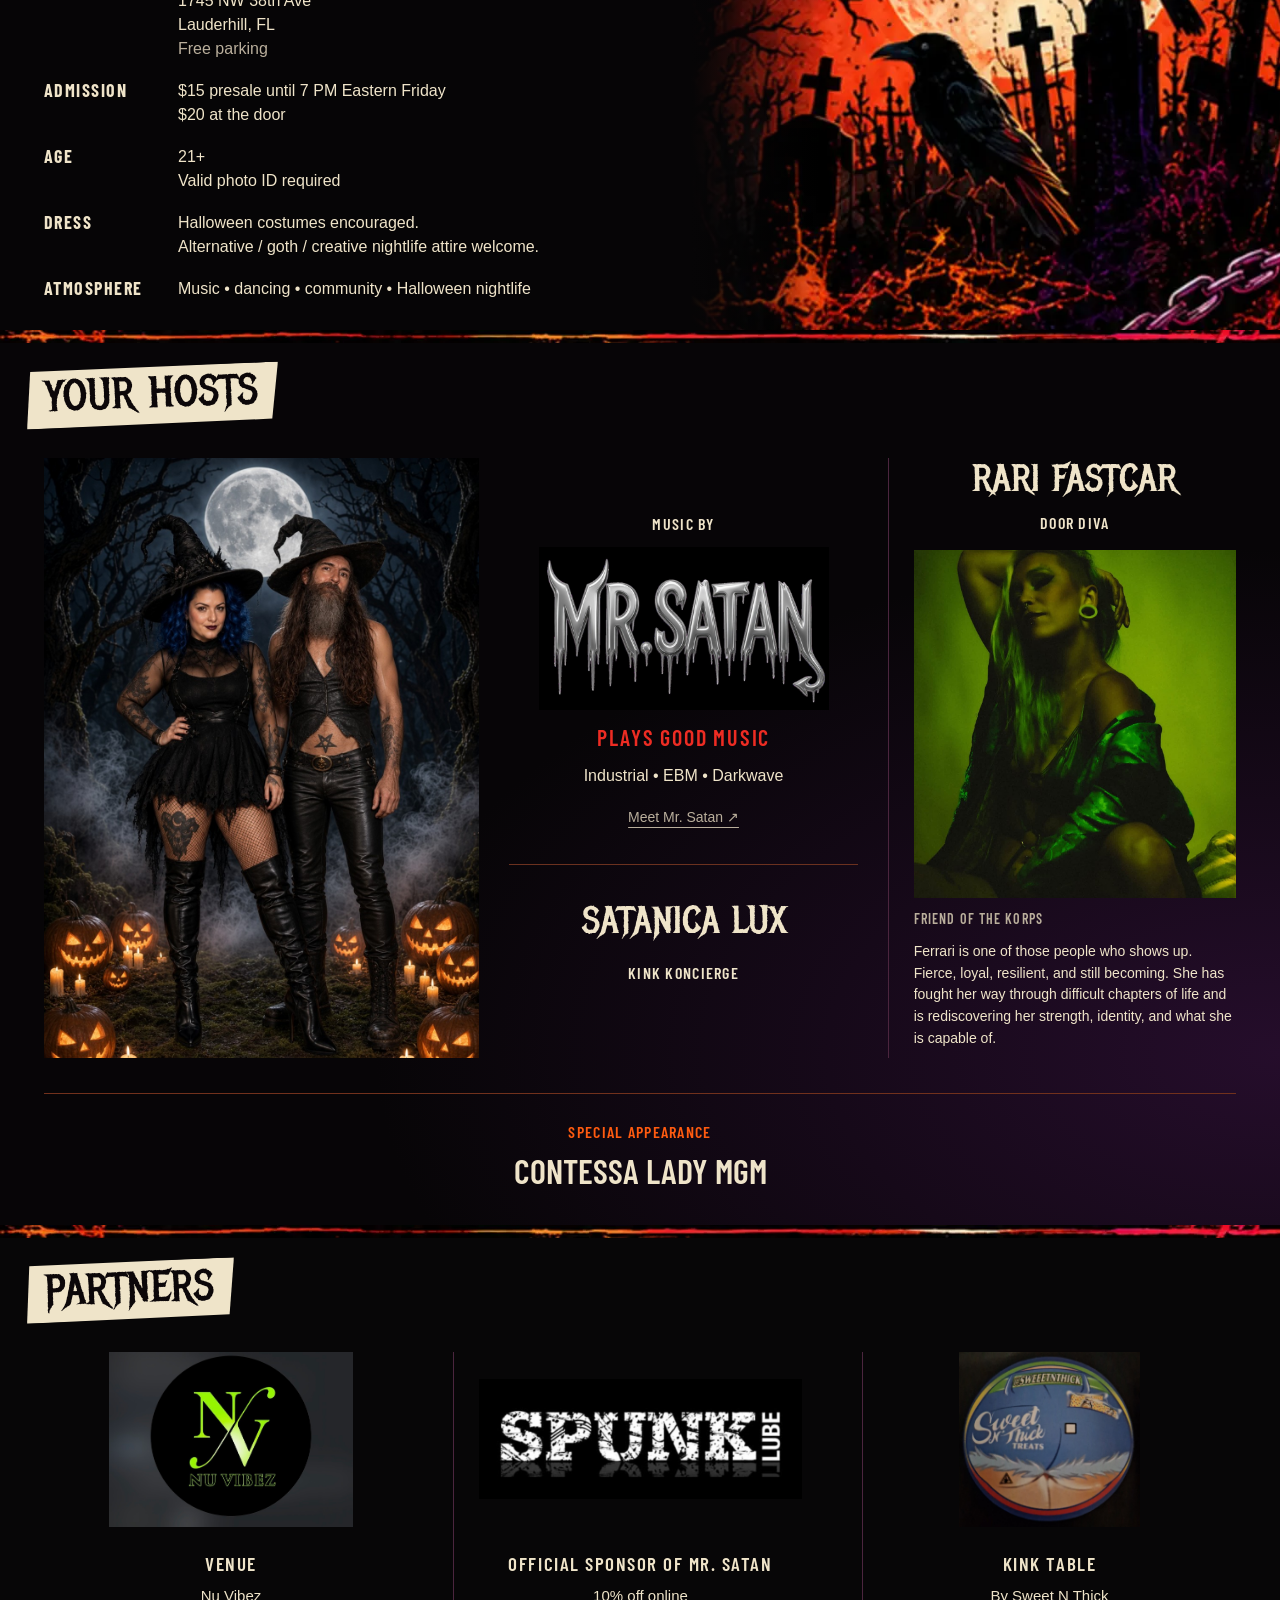
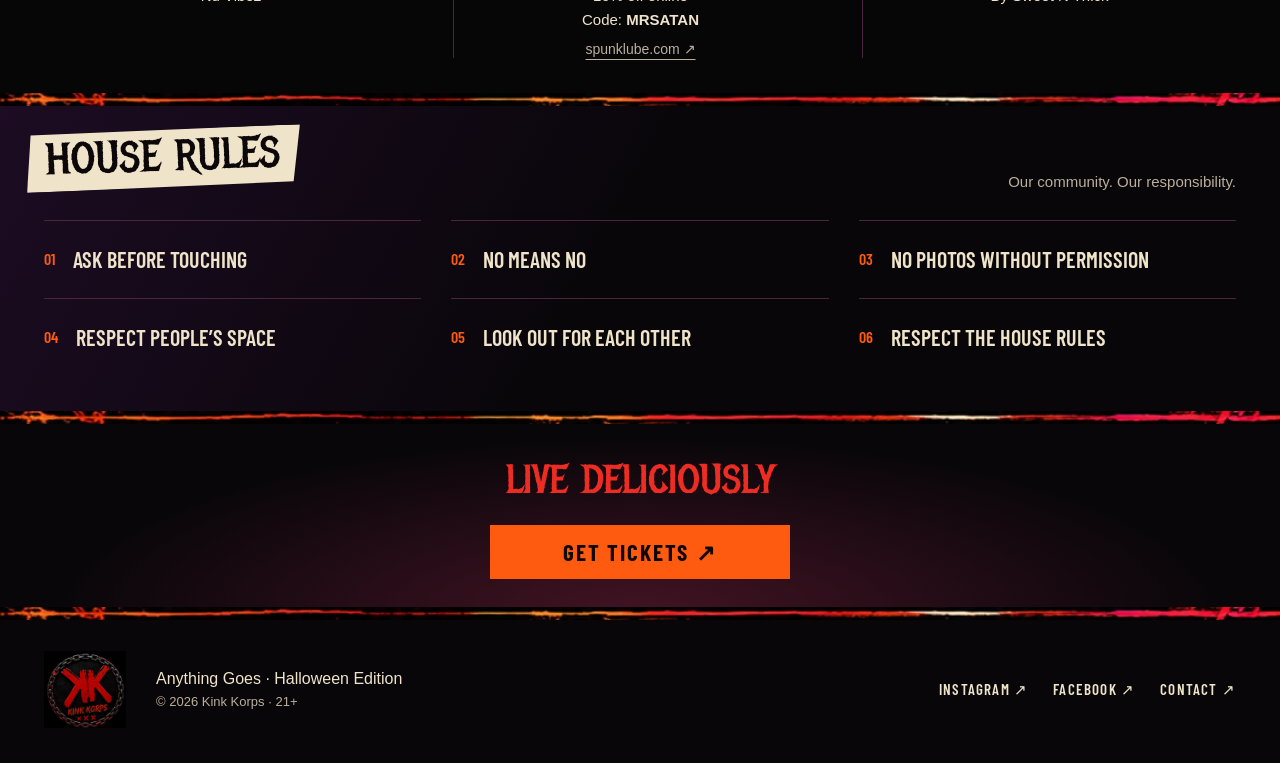
==== commit f1ef710b: "Fix mobile hero sizing, name Rari Door Diva, extend presale to 7 PM Eastern" ====
--- a/index.html
+++ b/index.html
@@ -3,11 +3,11 @@
 <head>
 <meta charset="utf-8"><meta name="viewport" content="width=device-width,initial-scale=1">
 <title>Anything Goes • Halloween Edition | Kink Korps</title>
-<meta name="description" content="Kink Korps presents Anything Goes: Halloween Edition. October 23, 2026, 10 PM–4 AM at Nu Vibez, Lauderhill. 21+. $15 presale until noon Friday; $20 at the door.">
+<meta name="description" content="Kink Korps presents Anything Goes: Halloween Edition. October 23, 2026, 10 PM–4 AM at Nu Vibez, Lauderhill. 21+. $15 presale until 7 PM Eastern Friday; $20 at the door.">
 <meta name="theme-color" content="#080609"><link rel="canonical" href="https://kinkkorps.com/">
 <meta property="og:title" content="Anything Goes — Halloween Edition"><meta property="og:description" content="Live Deliciously. October 23 • 10 PM–4 AM • Nu Vibez • 21+"><meta property="og:type" content="website"><meta property="og:url" content="https://kinkkorps.com/"><meta property="og:image" content="https://kinkkorps.com/assets/halloween/kink-korps.jpg"><meta name="twitter:card" content="summary_large_image">
 <link rel="icon" href="assets/halloween/kink-korps.jpg">
-<link rel="stylesheet" href="halloween.css?v=20261023"><script src="halloween.js?v=20261023" defer></script>
+<link rel="stylesheet" href="halloween.css?v=20261023b"><script src="halloween.js?v=20261023b" defer></script>
 </head>
 <body>
 <a class="skip" href="#main">Skip to content</a>
@@ -22,7 +22,7 @@
 <nav aria-label="Main navigation"><a href="#event">Event</a><a href="#tickets">Tickets</a><a href="#hosts">Hosts</a><a href="#partners">Partners</a><a href="#rules">House rules</a></nav>
 <a class="button outline header-ticket" href="#tickets">Get tickets <span aria-hidden="true">↗</span></a>
 </header>
-<main id="main">
+<main id="main" tabindex="-1">
 <section id="top" class="hero framed" aria-labelledby="event-title">
 <div class="hero-copy">
 <p class="eyebrow presents">Kink Korps presents</p>
@@ -32,13 +32,13 @@
 <p class="hero-location"><strong>Nu Vibez</strong><br>1745 NW 38th Ave<br>Lauderhill, Florida</p>
 <p class="hero-prices">$15 presale <span>/</span> $20 at the door</p>
 <a class="button hero-cta" href="#tickets">Get tickets <span aria-hidden="true">↗</span></a>
-<p class="small" data-ticket-note>Presale until noon Friday.</p>
+<p class="small" data-ticket-note>Presale until 7 PM Eastern Friday.</p>
 </div></div>
 <figure class="hero-art"><img src="assets/halloween/moon-house.webp" alt="An orange moon above a haunted house and glowing jack-o’-lanterns. Live Deliciously." width="658" height="920" fetchpriority="high"></figure>
 </section>
 <section id="tickets" class="tickets section framed" aria-labelledby="tickets-title">
-<div class="ticket-heading"><h2 id="tickets-title">Tickets</h2><div class="prices"><div><strong>$15</strong><span>Presale<small>Until noon Friday</small></span></div><div><strong>$20</strong><span>At the door<small>Valid photo ID required</small></span></div></div></div>
-<p class="ticket-status" id="ticket-status" role="status">Presale ends at noon Friday, October 23 (Eastern).</p>
+<div class="ticket-heading"><h2 id="tickets-title">Tickets</h2><div class="prices"><div><strong>$15</strong><span>Presale<small>Until 7 PM Eastern Friday</small></span></div><div><strong>$20</strong><span>At the door<small>Valid photo ID required</small></span></div></div></div>
+<p class="ticket-status" id="ticket-status" role="status">Presale ends at 7 PM Friday, October 23 (Eastern).</p>
 <div id="payment-area" hidden>
 <ol class="ticket-flow"><li><span>01</span><div><strong>Pay</strong><p>Choose a payment method below.</p></div></li><li><span>02</span><div><strong>Include your name + email</strong><p>Add both to the payment note.</p></div></li><li><span>03</span><div><strong>Receive your digital ticket</strong><p>Delivered by email. Bring it with your ID.</p></div></li></ol>
 <div class="payment-methods">
@@ -49,14 +49,14 @@
 </div><p id="copy-status" role="status" aria-live="polite"></p>
 </div>
 <div id="door-area" hidden><p>Presale has ended. Pay <strong>$20 at the door</strong> when you arrive at Nu Vibez. Bring a valid photo ID.</p><a class="button" href="https://www.google.com/maps/search/?api=1&amp;query=Nu%20Vibez%2C%201745%20NW%2038th%20Ave%2C%20Lauderhill%2C%20FL" target="_blank" rel="noopener noreferrer">Directions to Nu Vibez ↗</a></div>
-<noscript><p>Presale ends at noon Eastern on October 23, 2026. After noon, admission is $20 at the door. For ticket help: <a href="mailto:mrsatanplaysgoodmusic@gmail.com">email us</a>.</p></noscript>
+<noscript><p>Presale ends at 7 PM Eastern on October 23, 2026. After 7 PM Eastern, admission is $20 at the door. For ticket help: <a href="mailto:mrsatanplaysgoodmusic@gmail.com">email us</a>.</p></noscript>
 </section>
 <div class="night-strip framed" aria-label="The atmosphere"><span>Music</span><span>Dancing</span><span>People</span><span>Community</span><span>Halloween nightlife</span></div>
 <section id="event" class="details section framed" aria-labelledby="details-title">
 <div class="details-copy"><h2 id="details-title">The details</h2><dl>
 <div><dt>When</dt><dd>Friday, October 23, 2026<br>10 PM–4 AM</dd></div>
 <div><dt>Where</dt><dd><strong>Nu Vibez</strong><br>1745 NW 38th Ave<br>Lauderhill, FL<br><span class="muted">Free parking</span></dd></div>
-<div><dt>Admission</dt><dd>$15 presale until noon Friday<br>$20 at the door</dd></div>
+<div><dt>Admission</dt><dd>$15 presale until 7 PM Eastern Friday<br>$20 at the door</dd></div>
 <div><dt>Age</dt><dd>21+<br>Valid photo ID required</dd></div>
 <div><dt>Dress</dt><dd>Halloween costumes encouraged.<br>Alternative / goth / creative nightlife attire welcome.</dd></div>
 <div><dt>Atmosphere</dt><dd>Music • dancing • community • Halloween nightlife</dd></div>
@@ -66,7 +66,7 @@
 <div class="host-layout">
 <figure class="host-photo"><img src="assets/halloween/hosts.jpg" alt="Satanica Lux and Mr. Satan in witch hats, standing together in a Halloween scene." width="1024" height="1536" loading="lazy"></figure>
 <div class="host-identities"><article><p class="eyebrow">Music by</p><h3><img class="satan-logo" src="assets/halloween/mr-satan-logo.png" alt="Mr. Satan" width="918" height="516" loading="lazy"></h3><p class="red-label">Plays good music</p><p>Industrial • EBM • Darkwave</p><a class="text-link" href="https://krystal929-afk.github.io/Mr.Satan-EPK/" target="_blank" rel="noopener noreferrer">Meet Mr. Satan ↗</a></article><article class="satanica"><h3>Satanica Lux</h3><p class="eyebrow">Kink Koncierge</p></article></div>
-<article class="rari"><div><h3>Rari Fastcar</h3><p class="eyebrow">Front Door</p></div><img src="assets/halloween/rari-green.jpg" alt="Rari Fastcar in her original green-lit portrait." width="1024" height="1536" loading="lazy"><div class="rari-copy"><p class="eyebrow">Friend of the Korps</p><p>Ferrari is one of those people who shows up. Fierce, loyal, resilient, and still becoming. She has fought her way through difficult chapters of life and is rediscovering her strength, identity, and what she is capable of.</p></div></article>
+<article class="rari"><div><h3>Rari Fastcar</h3><p class="eyebrow">Door Diva</p></div><img src="assets/halloween/rari-green.jpg" alt="Rari Fastcar in her original green-lit portrait." width="1024" height="1536" loading="lazy"><div class="rari-copy"><p class="eyebrow">Friend of the Korps</p><p>Ferrari is one of those people who shows up. Fierce, loyal, resilient, and still becoming. She has fought her way through difficult chapters of life and is rediscovering her strength, identity, and what she is capable of.</p></div></article>
 </div><div class="appearance"><p class="eyebrow">Special appearance</p><h3>Contessa Lady MGM</h3></div>
 </section>
 <section id="partners" class="partners section framed" aria-labelledby="partners-title"><h2 class="paper-title" id="partners-title">Partners</h2><div class="partner-grid">
--- a/halloween.css
+++ b/halloween.css
@@ -6,3 +6,18 @@
 @media(prefers-reduced-motion:reduce){html{scroll-behavior:auto}*{transition:none!important}}
 
 @media(max-width:650px){.prices>div{flex:1;min-width:0}.prices span{min-width:0}.prices small{overflow-wrap:break-word}.hero-art{top:170px}.hero-details{margin-top:300px}}
+
+/* Compact mobile hero: artwork and facts stay in normal document flow. */
+#main:focus{outline:none}
+@media(max-width:650px){
+ .masthead{padding:6px 16px}.brand{flex-basis:66px}.brand img{width:66px;height:64px}
+ .hero{display:flex;flex-direction:column}.hero-copy{display:contents}
+ .presents{order:0;margin:22px 22px 8px}
+ .hero h1{order:1;margin:0 12px;z-index:auto}
+ .hero .event-title{width:100%;margin:0;mix-blend-mode:normal}
+ .hero-art{order:2;position:relative;inset:auto;width:100%;height:240px;min-height:0;margin:0;z-index:auto}
+ .hero-art img{width:100%;height:100%;object-fit:cover;object-position:50% 51%}
+ .hero-art:before{background:linear-gradient(0deg,#050405,transparent 18%),linear-gradient(180deg,#050405,transparent 12%)}
+ .hero-details{order:3;margin:0;padding:12px 22px 28px;max-width:none}
+ .hero-date{font-size:22px}.hero-time{font-size:24px}
+}
